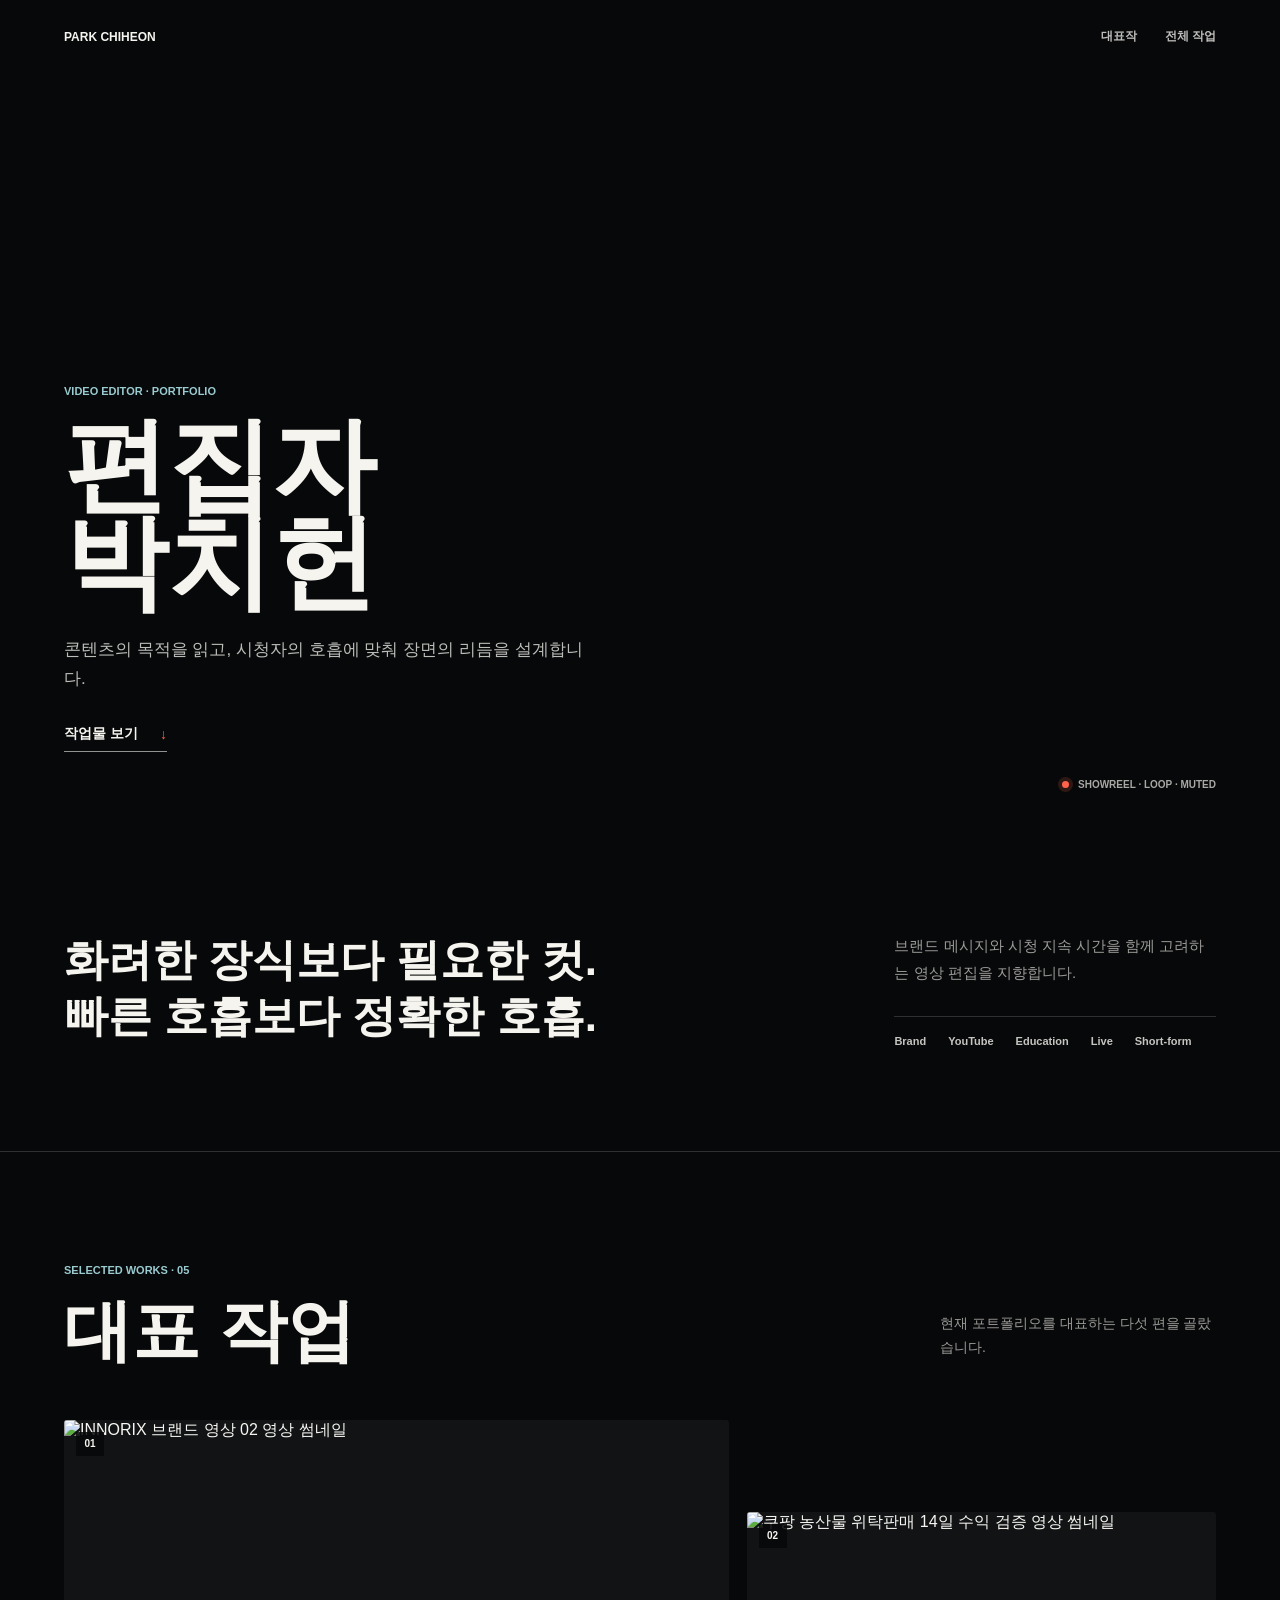
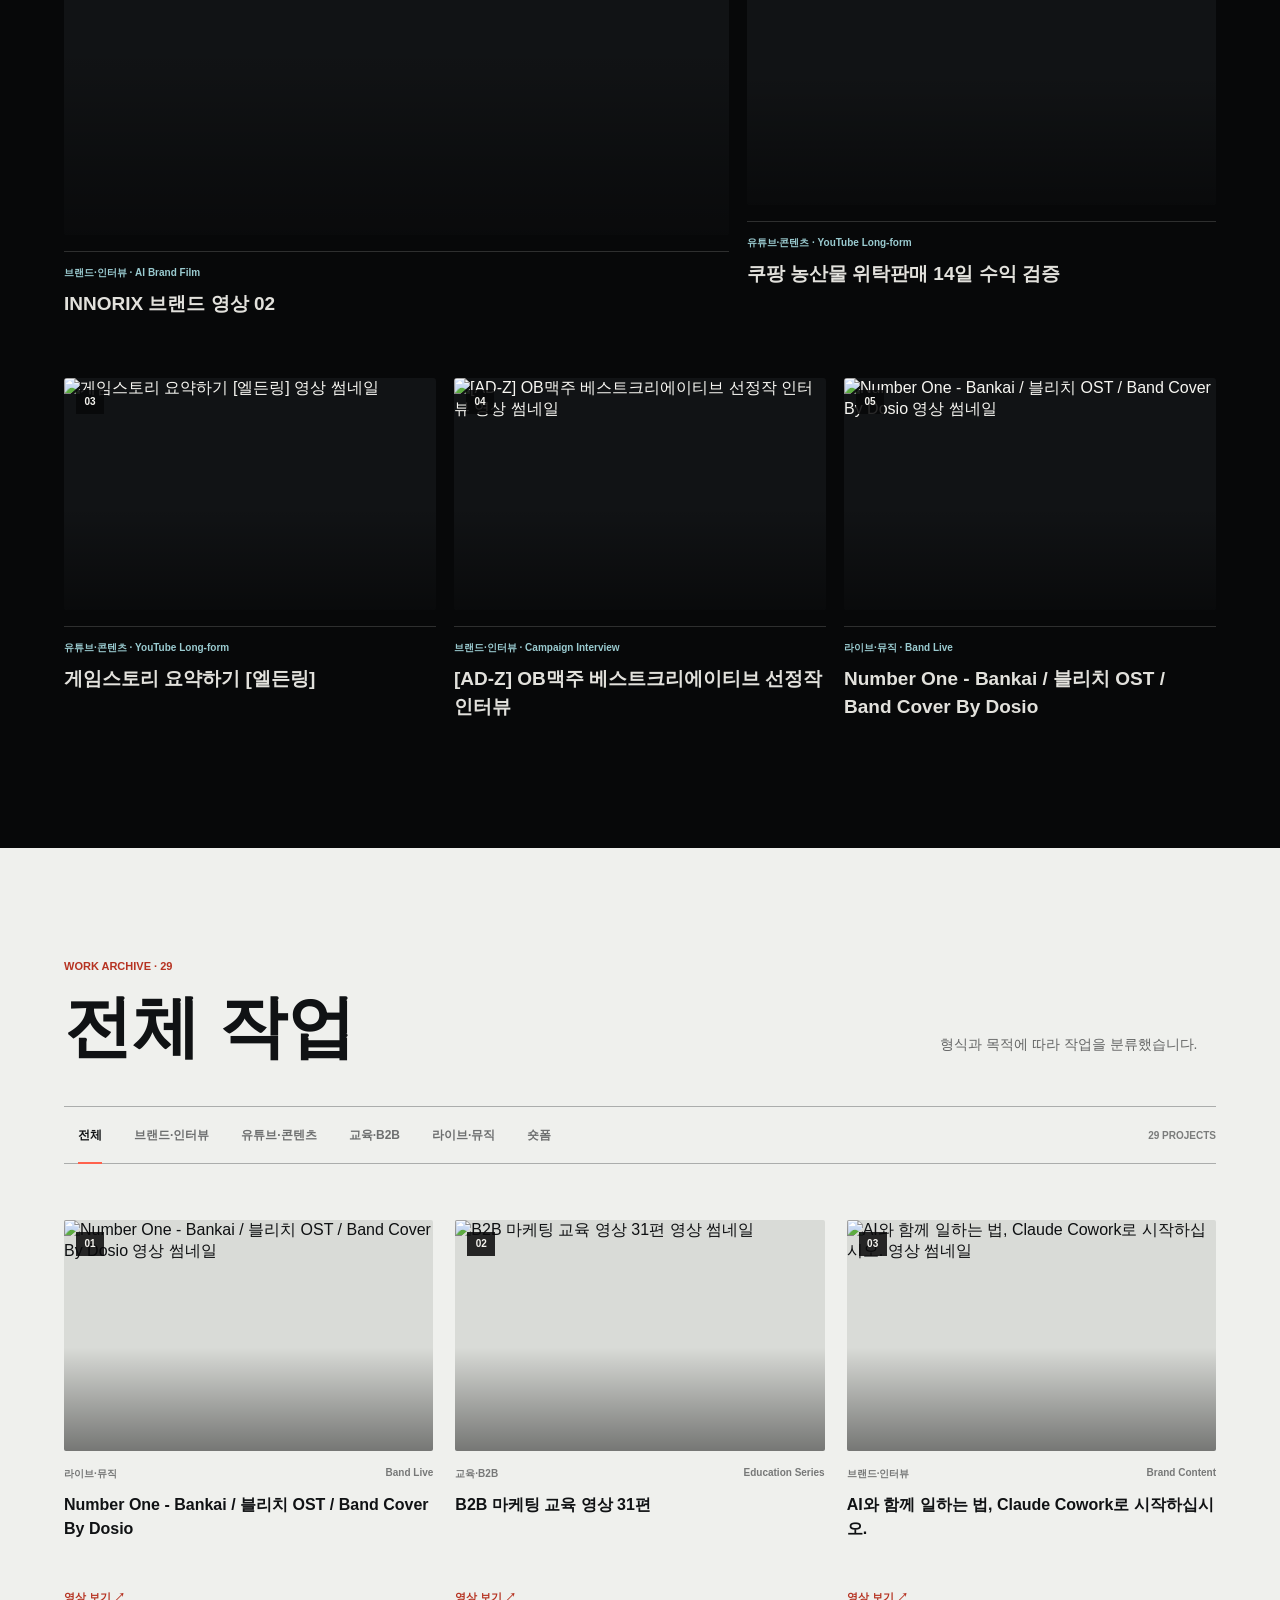
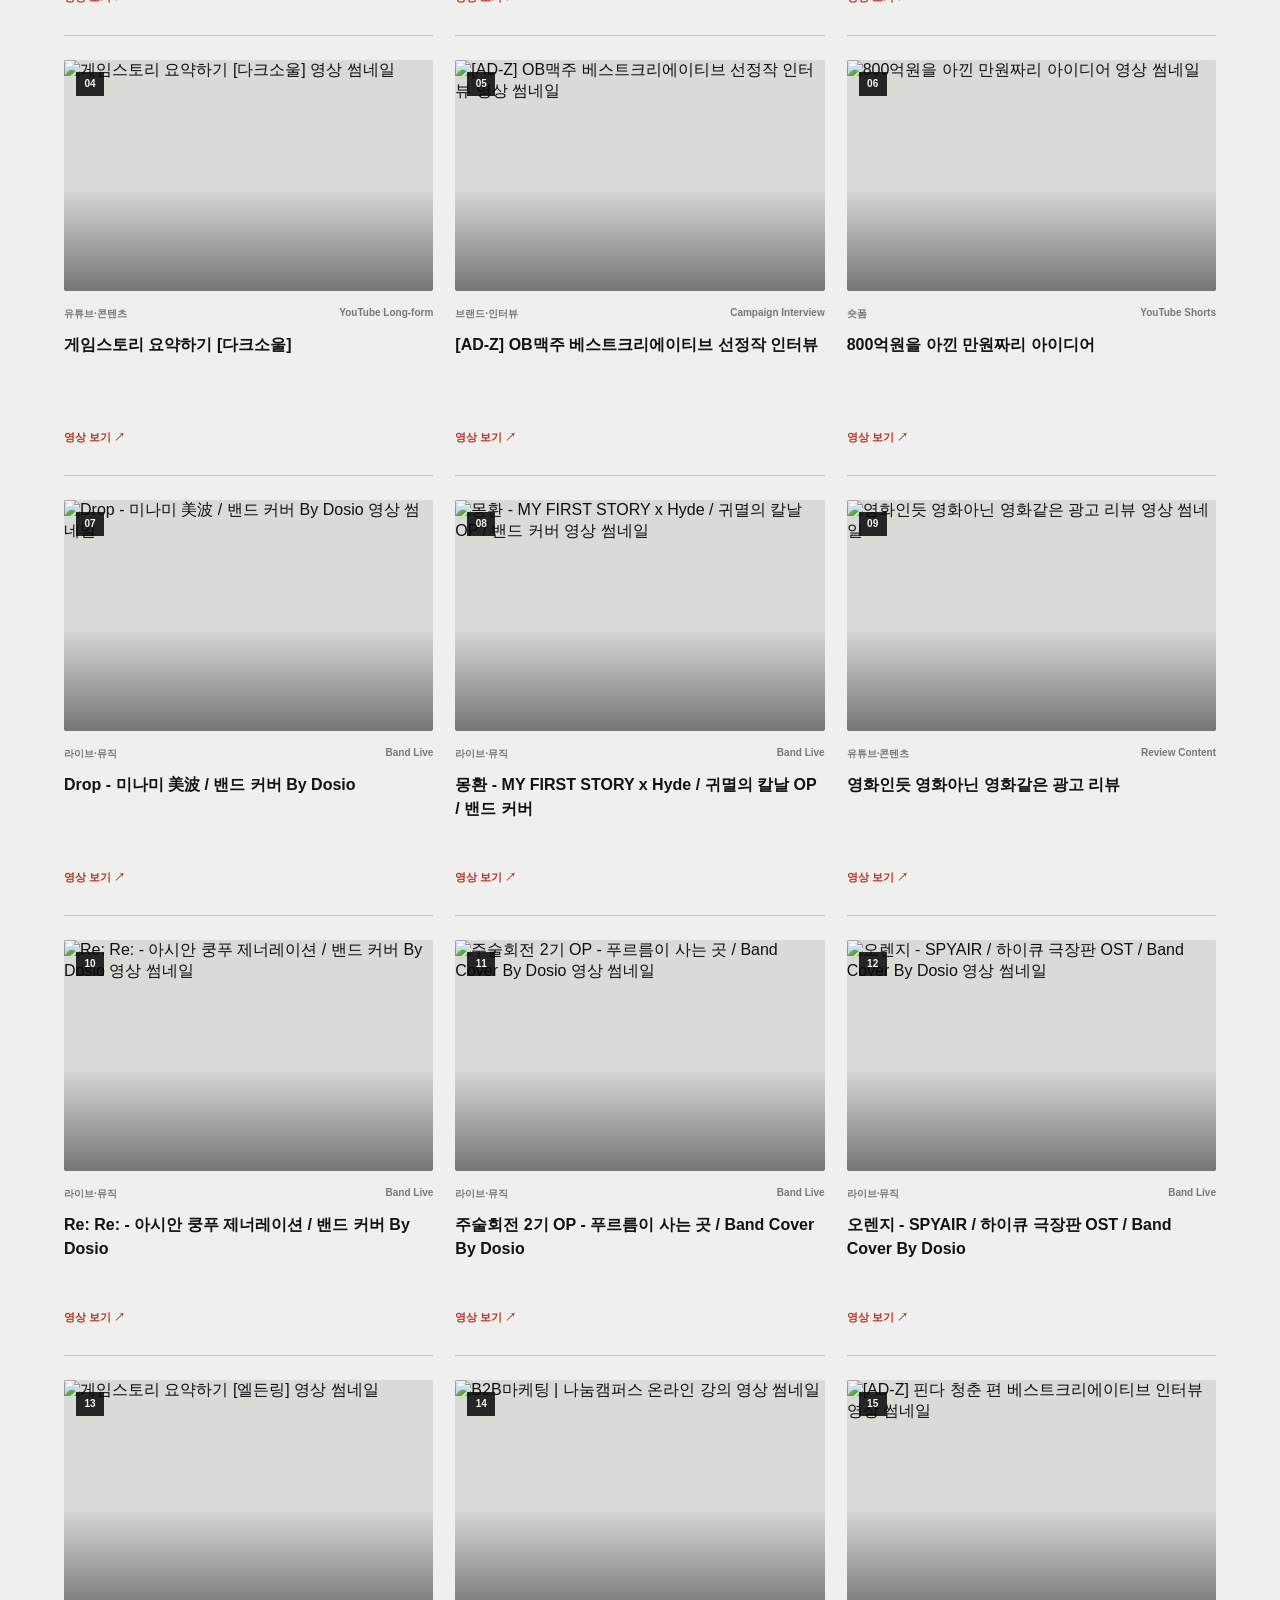
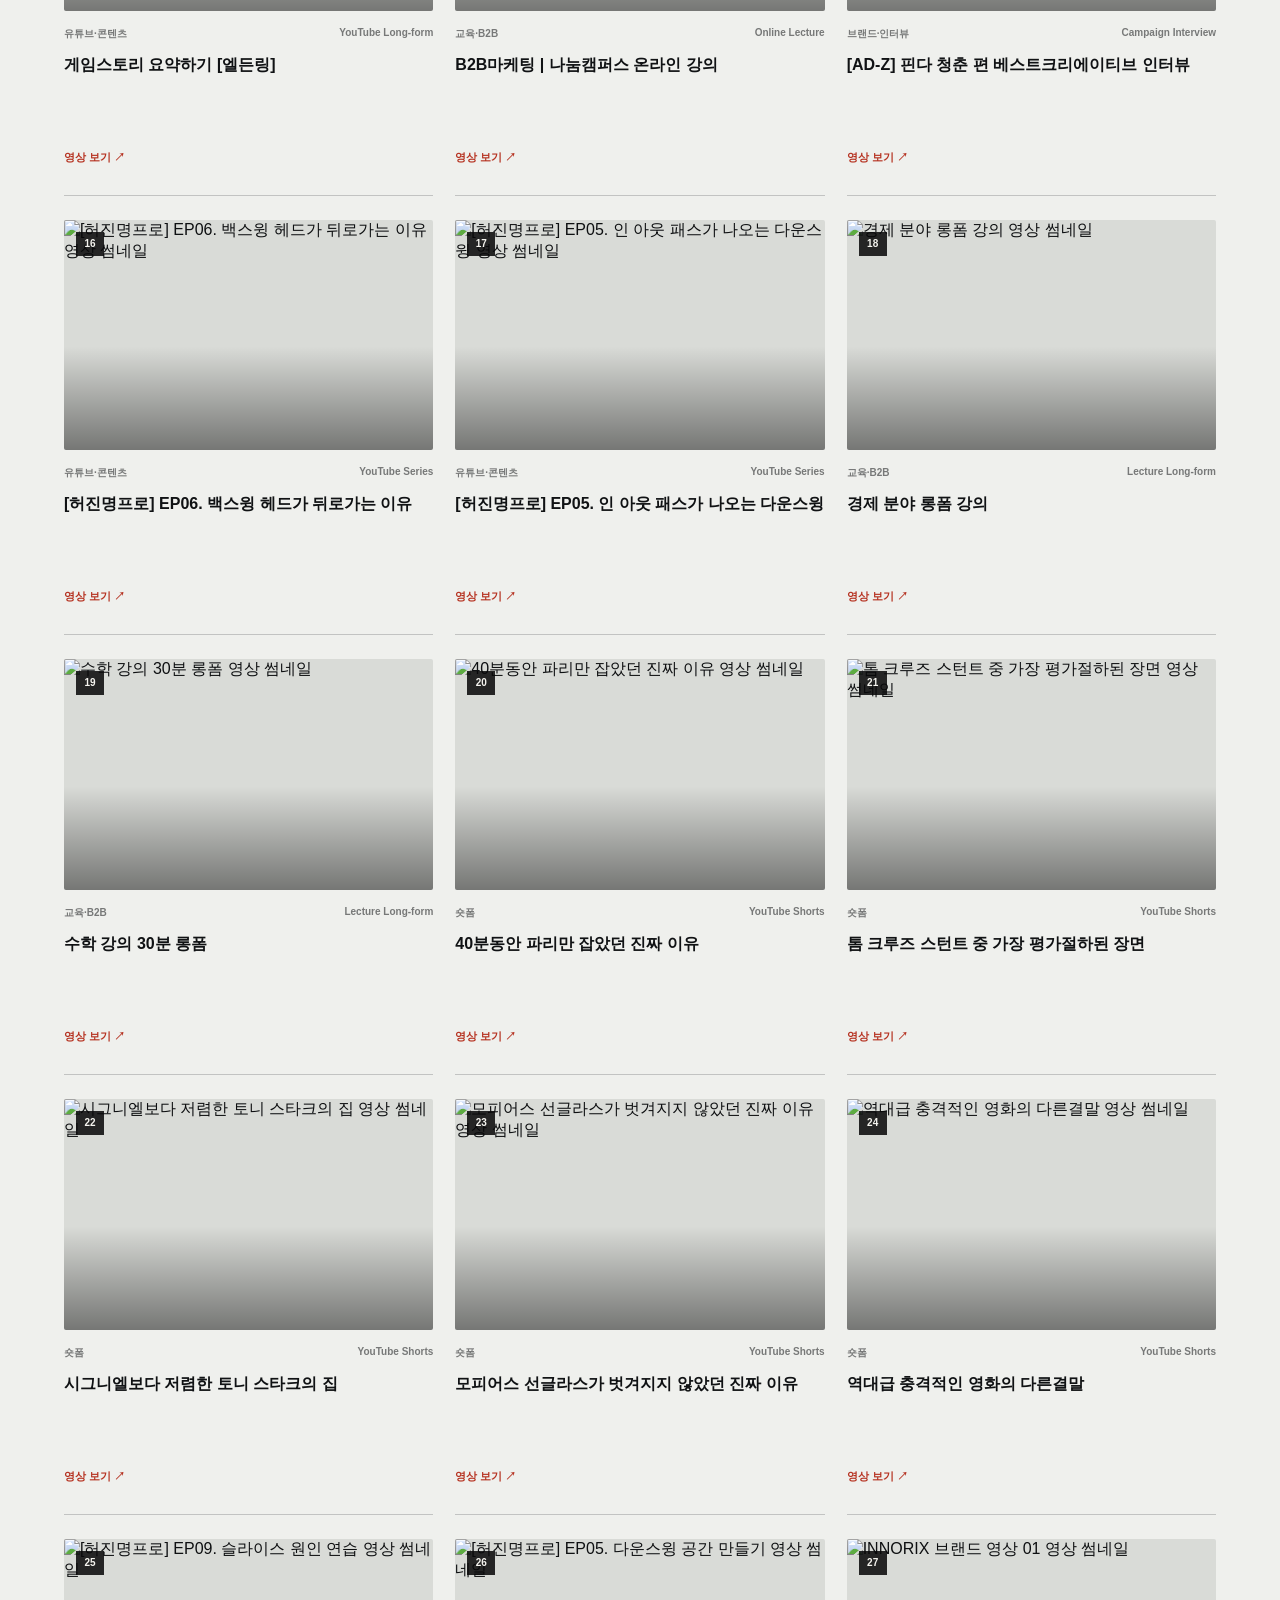
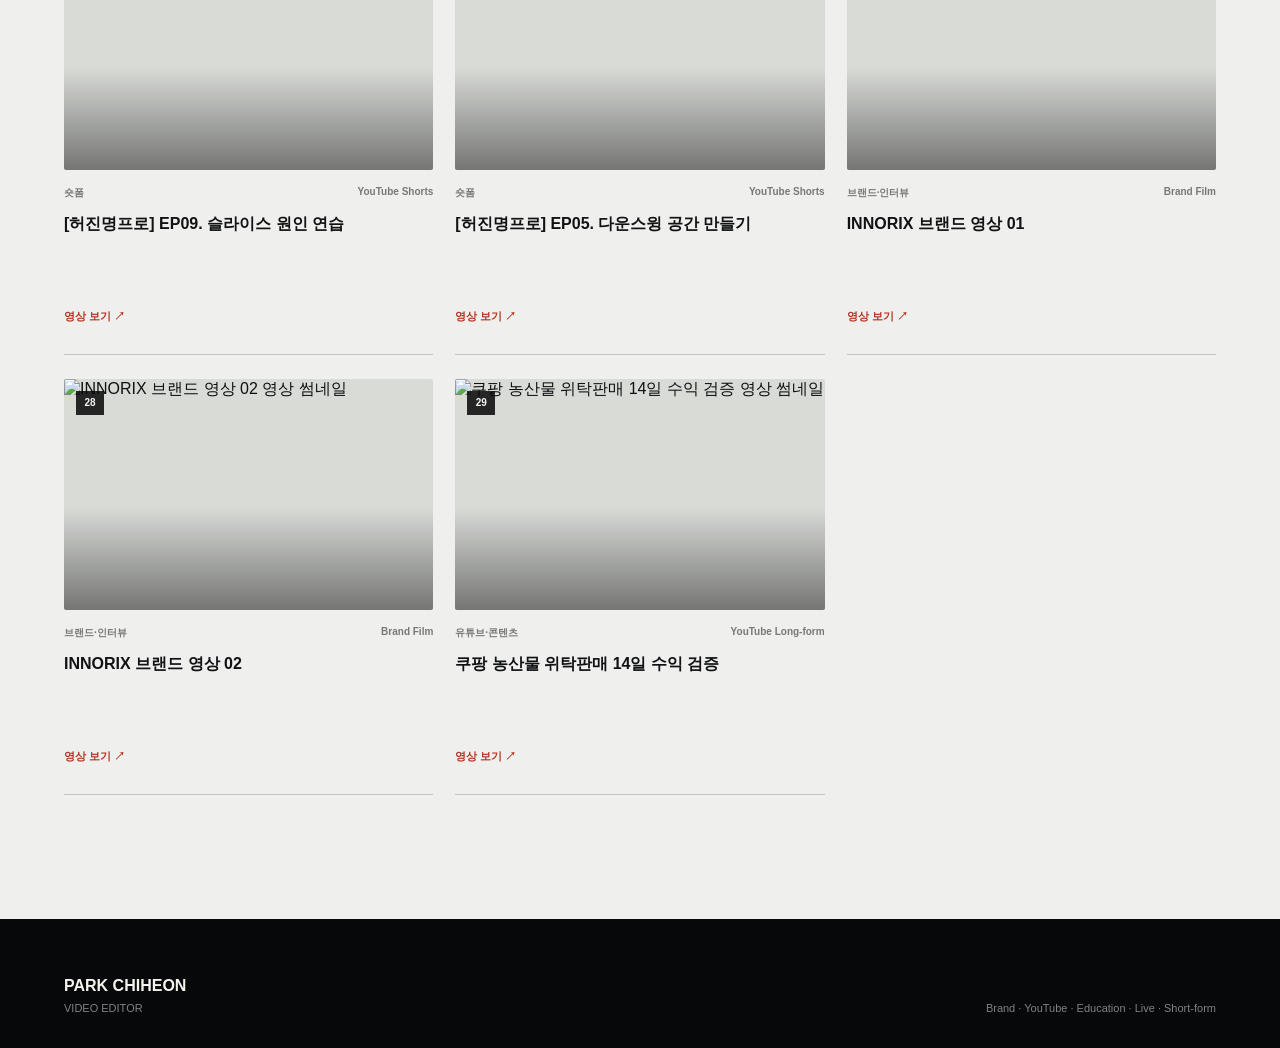
==== index.html @ 75962385 "박치헌 영상 포트폴리오 리뉴얼" ====
<!doctype html><html lang="ko"><head><meta charset="utf-8"><meta name="viewport" content="width=device-width,initial-scale=1"><title>박치헌 | 영상 편집 포트폴리오</title><meta name="description" content="편집자 박치헌의 영상 포트폴리오. 브랜드, 유튜브, 교육, 라이브, 숏폼 작업을 소개합니다."><meta property="og:title" content="박치헌 | 영상 편집 포트폴리오"><meta property="og:description" content="브랜드부터 유튜브, 교육, 라이브, 숏폼까지. 편집자 박치헌의 대표 작업을 만나보세요."><meta property="og:type" content="website"><meta property="og:image" content="og.png"><style>:root {
  --background: #070809;
  --surface: #111315;
  --foreground: #f5f4ef;
  --muted: rgba(245, 244, 239, 0.62);
  --line: rgba(245, 244, 239, 0.16);
  --signal: #ff624d;
  --cool: #9acbd0;
  --paper: #eff0ed;
  --ink: #101214;
}

* {
  box-sizing: border-box;
}

html {
  scroll-behavior: smooth;
}

body {
  background: var(--background);
  color: var(--foreground);
  font-family:
    "Pretendard Variable",
    Pretendard,
    "Noto Sans KR",
    "Malgun Gothic",
    Arial,
    sans-serif;
  margin: 0;
  overflow-x: hidden;
}

body::selection {
  background: var(--signal);
  color: #080808;
}

a {
  color: inherit;
  text-decoration: none;
}

button,
a {
  -webkit-tap-highlight-color: transparent;
}

button {
  font: inherit;
}

img {
  display: block;
  max-width: 100%;
}

.hero {
  align-items: flex-end;
  display: flex;
  min-height: 92svh;
  overflow: hidden;
  padding: 28px 64px 76px;
  position: relative;
}

.showreel {
  inset: 0;
  opacity: 0.64;
  pointer-events: none;
  position: absolute;
}

.showreel video {
  filter: brightness(0.76) contrast(1.08) saturate(0.88);
  height: 100%;
  inset: 0;
  object-fit: cover;
  object-position: center;
  position: absolute;
  width: 100%;
}

.veil {
  background:
    linear-gradient(
      90deg,
      rgba(7, 8, 9, 0.7) 0%,
      rgba(7, 8, 9, 0.35) 38%,
      rgba(7, 8, 9, 0.04) 72%
    ),
    linear-gradient(
      180deg,
      rgba(7, 8, 9, 0.34) 0%,
      rgba(7, 8, 9, 0.04) 46%,
      rgba(7, 8, 9, 0.88) 100%
    );
  inset: 0;
  position: absolute;
}

.nav {
  align-items: center;
  color: rgba(245, 244, 239, 0.78);
  display: flex;
  font-size: 12px;
  font-weight: 650;
  justify-content: space-between;
  left: 0;
  padding: 28px 64px;
  position: absolute;
  right: 0;
  top: 0;
  z-index: 3;
}

.brand {
  color: var(--foreground);
}

.navLinks {
  display: flex;
  gap: 28px;
}

.nav a,
.heroLink {
  transition: color 180ms ease;
}

.nav a:hover,
.heroLink:hover {
  color: var(--signal);
}

.heroCopy {
  max-width: 720px;
  position: relative;
  z-index: 2;
}

.eyebrow {
  color: var(--cool);
  font-size: 11px;
  font-weight: 750;
  letter-spacing: 0;
  margin: 0 0 20px;
}

h1,
h2 {
  letter-spacing: 0;
  margin: 0;
}

h1 {
  font-size: 104px;
  font-weight: 820;
  line-height: 0.94;
}

.heroDescription {
  color: rgba(245, 244, 239, 0.76);
  font-size: 17px;
  line-height: 1.7;
  margin: 24px 0 30px;
  max-width: 520px;
}

.heroLink {
  align-items: center;
  border-bottom: 1px solid rgba(245, 244, 239, 0.58);
  display: inline-flex;
  font-size: 14px;
  font-weight: 700;
  gap: 22px;
  padding: 0 0 8px;
}

.heroLink span {
  color: var(--signal);
}

.reelStatus {
  align-items: center;
  bottom: 38px;
  color: rgba(245, 244, 239, 0.68);
  display: flex;
  font-size: 10px;
  font-weight: 700;
  gap: 9px;
  position: absolute;
  right: 64px;
  z-index: 2;
}

.statusDot {
  background: var(--signal);
  border-radius: 50%;
  box-shadow: 0 0 0 4px rgba(255, 98, 77, 0.16);
  height: 7px;
  width: 7px;
}

.statement {
  border-bottom: 1px solid var(--line);
  display: grid;
  gap: 80px;
  grid-template-columns: minmax(0, 1.4fr) minmax(280px, 0.6fr);
  padding: 104px 64px;
}

.statement p {
  margin: 0;
}

.statementLead {
  font-size: 44px;
  font-weight: 720;
  line-height: 1.28;
}

.statementSide {
  align-self: end;
}

.statementSide > p {
  color: var(--muted);
  font-size: 15px;
  line-height: 1.8;
  max-width: 440px;
}

.capabilities {
  border-top: 1px solid var(--line);
  display: flex;
  flex-wrap: wrap;
  gap: 12px 22px;
  margin-top: 30px;
  padding-top: 18px;
}

.capabilities span {
  color: rgba(245, 244, 239, 0.8);
  font-size: 11px;
  font-weight: 700;
}

.featured {
  padding: 112px 64px 128px;
}

.sectionHead {
  align-items: end;
  display: grid;
  gap: 48px;
  grid-template-columns: minmax(0, 1.5fr) minmax(260px, 0.5fr);
  margin-bottom: 56px;
}

h2 {
  font-size: 68px;
  font-weight: 800;
  line-height: 1;
}

.sectionNote {
  color: var(--muted);
  font-size: 14px;
  line-height: 1.7;
  margin: 0 0 4px;
  max-width: 380px;
}

.featuredGrid {
  align-items: start;
  display: grid;
  gap: 60px 18px;
  grid-template-columns: repeat(12, minmax(0, 1fr));
}

.feature {
  display: block;
  grid-column: span 4;
  min-width: 0;
}

.feature-1 {
  grid-column: span 7;
}

.feature-2 {
  grid-column: span 5;
  padding-top: 92px;
}

.featureMedia {
  aspect-ratio: 16 / 10;
  background: var(--surface);
  border-radius: 3px;
  display: block;
  overflow: hidden;
  position: relative;
}

.featureMedia::after,
.thumb::after {
  background: linear-gradient(180deg, transparent 55%, rgba(0, 0, 0, 0.46));
  content: "";
  inset: 0;
  pointer-events: none;
  position: absolute;
}

.featureMedia img,
.thumb img {
  filter: saturate(0.9) contrast(1.02);
  height: 100%;
  object-fit: cover;
  transition:
    filter 260ms ease,
    transform 360ms ease;
  width: 100%;
}

.feature:hover .featureMedia img,
.card:hover .thumb img {
  filter: saturate(1.08) contrast(1.04);
  transform: scale(1.025);
}

.featureIndex,
.cardIndex {
  background: rgba(7, 8, 9, 0.86);
  color: var(--foreground);
  font-size: 10px;
  font-weight: 750;
  left: 12px;
  line-height: 24px;
  min-width: 28px;
  padding: 0 7px;
  position: absolute;
  text-align: center;
  top: 12px;
  z-index: 1;
}

.watchLabel {
  bottom: 14px;
  color: var(--foreground);
  font-size: 10px;
  font-weight: 750;
  opacity: 0;
  position: absolute;
  right: 14px;
  transform: translateY(5px);
  transition:
    opacity 180ms ease,
    transform 180ms ease;
  z-index: 1;
}

.feature:hover .watchLabel {
  opacity: 1;
  transform: translateY(0);
}

.featureMeta {
  border-top: 1px solid var(--line);
  display: grid;
  gap: 10px;
  margin-top: 16px;
  padding-top: 14px;
}

.featureMeta > span {
  color: var(--cool);
  font-size: 10px;
  font-weight: 700;
}

.featureMeta strong {
  color: rgba(245, 244, 239, 0.92);
  font-size: 19px;
  font-weight: 680;
  line-height: 1.45;
}

.work {
  background: var(--paper);
  color: var(--ink);
  padding: 112px 64px 124px;
}

.archiveHead {
  margin-bottom: 46px;
}

.work .eyebrow {
  color: #b63322;
}

.work .sectionNote {
  color: rgba(16, 18, 20, 0.62);
}

.filterBar {
  align-items: center;
  border-bottom: 1px solid rgba(16, 18, 20, 0.3);
  border-top: 1px solid rgba(16, 18, 20, 0.3);
  display: flex;
  justify-content: space-between;
  margin-bottom: 32px;
  min-height: 58px;
}

.filters {
  align-items: center;
  display: flex;
  gap: 4px;
}

.filters button {
  background: transparent;
  border: 0;
  color: rgba(16, 18, 20, 0.58);
  cursor: pointer;
  font-size: 12px;
  font-weight: 700;
  min-height: 42px;
  padding: 0 14px;
  position: relative;
}

.filters button::after {
  background: var(--signal);
  bottom: -8px;
  content: "";
  height: 2px;
  left: 14px;
  opacity: 0;
  position: absolute;
  right: 14px;
  transform: scaleX(0.3);
  transition:
    opacity 180ms ease,
    transform 180ms ease;
}

.filters button:hover,
.filters button.active {
  color: var(--ink);
}

.filters button.active::after {
  opacity: 1;
  transform: scaleX(1);
}

.resultCount {
  color: rgba(16, 18, 20, 0.52);
  font-size: 10px;
  font-weight: 750;
  padding-left: 18px;
  white-space: nowrap;
}

.grid {
  display: grid;
  gap: 0 22px;
  grid-template-columns: repeat(3, minmax(0, 1fr));
}

.card {
  border-bottom: 1px solid rgba(16, 18, 20, 0.2);
  display: grid;
  min-width: 0;
  padding: 24px 0 30px;
}

.thumb {
  aspect-ratio: 16 / 10;
  background: #d9dbd7;
  border-radius: 2px;
  display: block;
  overflow: hidden;
  position: relative;
}

.meta {
  display: flex;
  flex-direction: column;
  min-height: 154px;
  padding-top: 16px;
}

.metaTop {
  color: rgba(16, 18, 20, 0.54);
  display: flex;
  font-size: 10px;
  font-weight: 700;
  gap: 12px;
  justify-content: space-between;
}

.meta strong {
  display: -webkit-box;
  font-size: 16px;
  font-weight: 720;
  line-height: 1.5;
  margin-top: 12px;
  overflow: hidden;
  -webkit-box-orient: vertical;
  -webkit-line-clamp: 2;
}

.cardAction {
  color: #b63322;
  font-size: 11px;
  font-weight: 750;
  margin-top: auto;
  padding-top: 20px;
}

footer {
  align-items: flex-end;
  background: var(--background);
  color: rgba(245, 244, 239, 0.52);
  display: flex;
  font-size: 11px;
  justify-content: space-between;
  padding: 58px 64px 34px;
}

footer div {
  display: grid;
  gap: 7px;
}

footer strong {
  color: var(--foreground);
  font-size: 16px;
}

@media (max-width: 1100px) {
  .hero,
  .nav,
  .statement,
  .featured,
  .work,
  footer {
    padding-left: 38px;
    padding-right: 38px;
  }

  .reelStatus {
    right: 38px;
  }

  h1 {
    font-size: 84px;
  }

  .statementLead {
    font-size: 36px;
  }

  .feature-2 {
    padding-top: 64px;
  }
}

@media (max-width: 820px) {
  .hero {
    min-height: 90svh;
  }

  h1 {
    font-size: 72px;
  }

  h2 {
    font-size: 54px;
  }

  .statement,
  .sectionHead {
    gap: 34px;
    grid-template-columns: 1fr;
  }

  .statementSide {
    align-self: start;
  }

  .feature,
  .feature-1,
  .feature-2 {
    grid-column: span 6;
    padding-top: 0;
  }

  .grid {
    grid-template-columns: repeat(2, minmax(0, 1fr));
  }

  .filterBar {
    align-items: flex-start;
    flex-direction: column;
    gap: 8px;
    padding: 8px 0 12px;
  }

  .filters {
    max-width: 100%;
    overflow-x: auto;
    padding-bottom: 6px;
  }

  .filters button {
    flex: 0 0 auto;
  }

  .filters button::after {
    bottom: 0;
  }

  .resultCount {
    padding-left: 14px;
  }
}

@media (max-width: 560px) {
  .hero,
  .nav,
  .statement,
  .featured,
  .work,
  footer {
    padding-left: 20px;
    padding-right: 20px;
  }

  .hero {
    min-height: 88svh;
    padding-bottom: 56px;
  }

  .nav {
    padding-top: 22px;
  }

  .navLinks {
    gap: 16px;
  }

  .navLinks a:first-child {
    display: none;
  }

  .showreel video {
    object-position: 58% center;
  }

  .veil {
    background:
      linear-gradient(90deg, rgba(7, 8, 9, 0.58), rgba(7, 8, 9, 0.08)),
      linear-gradient(
        180deg,
        rgba(7, 8, 9, 0.34),
        rgba(7, 8, 9, 0.05) 38%,
        rgba(7, 8, 9, 0.92)
      );
  }

  h1 {
    font-size: 58px;
  }

  .heroDescription {
    font-size: 15px;
    max-width: 340px;
  }

  .reelStatus {
    display: none;
  }

  .statement,
  .featured,
  .work {
    padding-bottom: 82px;
    padding-top: 82px;
  }

  .statementLead {
    font-size: 30px;
  }

  h2 {
    font-size: 46px;
  }

  .sectionHead {
    margin-bottom: 38px;
  }

  .featuredGrid {
    gap: 44px;
  }

  .feature,
  .feature-1,
  .feature-2 {
    grid-column: span 12;
  }

  .featureMeta strong {
    font-size: 17px;
  }

  .grid {
    grid-template-columns: 1fr;
  }

  .meta {
    min-height: 142px;
  }

  footer {
    align-items: flex-start;
    flex-direction: column;
    gap: 24px;
  }
}

@media (prefers-reduced-motion: reduce) {
  html {
    scroll-behavior: auto;
  }

  .featureMedia img,
  .thumb img,
  .watchLabel,
  .filters button::after,
  .nav a,
  .heroLink {
    transition: none;
  }
}

a:focus-visible,
button:focus-visible {
  outline: 2px solid var(--signal);
  outline-offset: 4px;
}
</style></head><body><main><section class="hero" id="top" aria-label="박치헌 영상 포트폴리오 소개"><div class="showreel" aria-hidden="true">
<video autoplay muted loop playsinline preload="metadata"><source src="https://res.cloudinary.com/dsihni53n/video/upload/c_limit,w_1920/q_auto:good/f_auto/%ED%8F%AC%ED%8F%B4_%EB%B0%B1_l0wech.mp4"></video>
</div><div class="veil"></div><nav class="nav" aria-label="주요 메뉴"><a href="#top" class="brand" aria-label="페이지 맨 위로">PARK CHIHEON</a><div class="navLinks"><a href="#featured">대표작</a><a href="#work">전체 작업</a></div></nav><div class="heroCopy"><p class="eyebrow">VIDEO EDITOR · PORTFOLIO</p><h1>편집자<br>박치헌</h1><p class="heroDescription">콘텐츠의 목적을 읽고, 시청자의 호흡에 맞춰 장면의 리듬을 설계합니다.</p><a class="heroLink" href="#featured">작업물 보기 <span aria-hidden="true">↓</span></a></div><div class="reelStatus" aria-hidden="true"><span class="statusDot"></span> SHOWREEL · LOOP · MUTED</div></section><section class="statement" aria-label="편집 방향"><p class="statementLead">화려한 장식보다 필요한 컷.<br>빠른 호흡보다 정확한 호흡.</p><div class="statementSide"><p>브랜드 메시지와 시청 지속 시간을 함께 고려하는 영상 편집을 지향합니다.</p><div class="capabilities" aria-label="작업 분야"><span>Brand</span><span>YouTube</span><span>Education</span><span>Live</span><span>Short-form</span></div></div></section><section class="featured" id="featured" aria-labelledby="featured-title"><div class="sectionHead"><div><p class="eyebrow">SELECTED WORKS · 05</p><h2 id="featured-title">대표 작업</h2></div>
<p class="sectionNote">현재 포트폴리오를 대표하는 다섯 편을 골랐습니다.</p>
</div><div class="featuredGrid">
<a class="feature feature-1" href="https://youtu.be/0SWfvbEaXGA" target="_blank" rel="noreferrer"><span class="featureMedia"><img src="https://i.ytimg.com/vi/0SWfvbEaXGA/maxresdefault.jpg" onerror="this.onerror=null;this.src='https://i.ytimg.com/vi/0SWfvbEaXGA/hqdefault.jpg'" alt="INNORIX 브랜드 영상 02 영상 썸네일" loading="eager"><span class="featureIndex">01</span><span class="watchLabel">PLAY ↗</span></span><span class="featureMeta"><span>브랜드·인터뷰 · AI Brand Film</span><strong>INNORIX 브랜드 영상 02</strong></span></a>
<a class="feature feature-2" href="https://youtu.be/dJKt6cc0_cs" target="_blank" rel="noreferrer"><span class="featureMedia"><img src="https://i.ytimg.com/vi/dJKt6cc0_cs/maxresdefault.jpg" onerror="this.onerror=null;this.src='https://i.ytimg.com/vi/dJKt6cc0_cs/hqdefault.jpg'" alt="쿠팡 농산물 위탁판매 14일 수익 검증 영상 썸네일" loading="eager"><span class="featureIndex">02</span><span class="watchLabel">PLAY ↗</span></span><span class="featureMeta"><span>유튜브·콘텐츠 · YouTube Long-form</span><strong>쿠팡 농산물 위탁판매 14일 수익 검증</strong></span></a>
<a class="feature feature-3" href="https://www.youtube.com/watch?v=ZqAlakwcD_A" target="_blank" rel="noreferrer"><span class="featureMedia"><img src="https://i.ytimg.com/vi/ZqAlakwcD_A/maxresdefault.jpg" onerror="this.onerror=null;this.src='https://i.ytimg.com/vi/ZqAlakwcD_A/hqdefault.jpg'" alt="게임스토리 요약하기 [엘든링] 영상 썸네일" loading="lazy"><span class="featureIndex">03</span><span class="watchLabel">PLAY ↗</span></span><span class="featureMeta"><span>유튜브·콘텐츠 · YouTube Long-form</span><strong>게임스토리 요약하기 [엘든링]</strong></span></a>
<a class="feature feature-4" href="https://youtu.be/c25pVN3qHi8" target="_blank" rel="noreferrer"><span class="featureMedia"><img src="https://i.ytimg.com/vi/c25pVN3qHi8/maxresdefault.jpg" onerror="this.onerror=null;this.src='https://i.ytimg.com/vi/c25pVN3qHi8/hqdefault.jpg'" alt="[AD-Z] OB맥주 베스트크리에이티브 선정작 인터뷰 영상 썸네일" loading="lazy"><span class="featureIndex">04</span><span class="watchLabel">PLAY ↗</span></span><span class="featureMeta"><span>브랜드·인터뷰 · Campaign Interview</span><strong>[AD-Z] OB맥주 베스트크리에이티브 선정작 인터뷰</strong></span></a>
<a class="feature feature-5" href="https://www.youtube.com/watch?v=r_94zBPR0qU" target="_blank" rel="noreferrer"><span class="featureMedia"><img src="https://i.ytimg.com/vi/r_94zBPR0qU/maxresdefault.jpg" onerror="this.onerror=null;this.src='https://i.ytimg.com/vi/r_94zBPR0qU/hqdefault.jpg'" alt="Number One - Bankai / 블리치 OST / Band Cover By Dosio 영상 썸네일" loading="lazy"><span class="featureIndex">05</span><span class="watchLabel">PLAY ↗</span></span><span class="featureMeta"><span>라이브·뮤직 · Band Live</span><strong>Number One - Bankai / 블리치 OST / Band Cover By Dosio</strong></span></a>
</div></section><section class="work" id="work" aria-labelledby="work-title"><div class="sectionHead archiveHead"><div><p class="eyebrow">WORK ARCHIVE · 29</p><h2 id="work-title">전체 작업</h2></div><p class="sectionNote">형식과 목적에 따라 작업을 분류했습니다.</p></div><div class="filterBar" role="group" aria-label="작업 카테고리"><div class="filters"><button type="button" class="active" aria-pressed="true" data-filter="전체">전체</button><button type="button" class="" aria-pressed="false" data-filter="브랜드·인터뷰">브랜드·인터뷰</button><button type="button" class="" aria-pressed="false" data-filter="유튜브·콘텐츠">유튜브·콘텐츠</button><button type="button" class="" aria-pressed="false" data-filter="교육·B2B">교육·B2B</button><button type="button" class="" aria-pressed="false" data-filter="라이브·뮤직">라이브·뮤직</button><button type="button" class="" aria-pressed="false" data-filter="숏폼">숏폼</button></div><span class="resultCount" aria-live="polite">29 PROJECTS</span></div><div class="grid"><a class="card" data-category="라이브·뮤직" href="https://www.youtube.com/watch?v=r_94zBPR0qU" target="_blank" rel="noreferrer"><span class="thumb"><img src="https://i.ytimg.com/vi/r_94zBPR0qU/hqdefault.jpg" alt="Number One - Bankai / 블리치 OST / Band Cover By Dosio 영상 썸네일" loading="lazy"><span class="cardIndex">01</span></span><span class="meta"><span class="metaTop"><span>라이브·뮤직</span><span>Band Live</span></span><strong>Number One - Bankai / 블리치 OST / Band Cover By Dosio</strong><span class="cardAction">영상 보기 ↗</span></span></a><a class="card" data-category="교육·B2B" href="https://www.youtube.com/watch?v=FEsH7DMxro4" target="_blank" rel="noreferrer"><span class="thumb"><img src="https://i.ytimg.com/vi/FEsH7DMxro4/hqdefault.jpg" alt="B2B 마케팅 교육 영상 31편 영상 썸네일" loading="lazy"><span class="cardIndex">02</span></span><span class="meta"><span class="metaTop"><span>교육·B2B</span><span>Education Series</span></span><strong>B2B 마케팅 교육 영상 31편</strong><span class="cardAction">영상 보기 ↗</span></span></a><a class="card" data-category="브랜드·인터뷰" href="https://youtu.be/mUO9dahc6H4" target="_blank" rel="noreferrer"><span class="thumb"><img src="https://i.ytimg.com/vi/mUO9dahc6H4/hqdefault.jpg" alt="AI와 함께 일하는 법, Claude Cowork로 시작하십시오. 영상 썸네일" loading="lazy"><span class="cardIndex">03</span></span><span class="meta"><span class="metaTop"><span>브랜드·인터뷰</span><span>Brand Content</span></span><strong>AI와 함께 일하는 법, Claude Cowork로 시작하십시오.</strong><span class="cardAction">영상 보기 ↗</span></span></a><a class="card" data-category="유튜브·콘텐츠" href="https://www.youtube.com/watch?v=mp8e2UBhqO0" target="_blank" rel="noreferrer"><span class="thumb"><img src="https://i.ytimg.com/vi/mp8e2UBhqO0/hqdefault.jpg" alt="게임스토리 요약하기 [다크소울] 영상 썸네일" loading="lazy"><span class="cardIndex">04</span></span><span class="meta"><span class="metaTop"><span>유튜브·콘텐츠</span><span>YouTube Long-form</span></span><strong>게임스토리 요약하기 [다크소울]</strong><span class="cardAction">영상 보기 ↗</span></span></a><a class="card" data-category="브랜드·인터뷰" href="https://youtu.be/c25pVN3qHi8" target="_blank" rel="noreferrer"><span class="thumb"><img src="https://i.ytimg.com/vi/c25pVN3qHi8/hqdefault.jpg" alt="[AD-Z] OB맥주 베스트크리에이티브 선정작 인터뷰 영상 썸네일" loading="lazy"><span class="cardIndex">05</span></span><span class="meta"><span class="metaTop"><span>브랜드·인터뷰</span><span>Campaign Interview</span></span><strong>[AD-Z] OB맥주 베스트크리에이티브 선정작 인터뷰</strong><span class="cardAction">영상 보기 ↗</span></span></a><a class="card" data-category="숏폼" href="https://www.youtube.com/shorts/hQ_kcmHYoNw" target="_blank" rel="noreferrer"><span class="thumb"><img src="https://i.ytimg.com/vi/hQ_kcmHYoNw/hqdefault.jpg" alt="800억원을 아낀 만원짜리 아이디어 영상 썸네일" loading="lazy"><span class="cardIndex">06</span></span><span class="meta"><span class="metaTop"><span>숏폼</span><span>YouTube Shorts</span></span><strong>800억원을 아낀 만원짜리 아이디어</strong><span class="cardAction">영상 보기 ↗</span></span></a><a class="card" data-category="라이브·뮤직" href="https://youtu.be/i6Qa6d2Jlzc" target="_blank" rel="noreferrer"><span class="thumb"><img src="https://i.ytimg.com/vi/i6Qa6d2Jlzc/hqdefault.jpg" alt="Drop - 미나미 美波 / 밴드 커버 By Dosio 영상 썸네일" loading="lazy"><span class="cardIndex">07</span></span><span class="meta"><span class="metaTop"><span>라이브·뮤직</span><span>Band Live</span></span><strong>Drop - 미나미 美波 / 밴드 커버 By Dosio</strong><span class="cardAction">영상 보기 ↗</span></span></a><a class="card" data-category="라이브·뮤직" href="https://youtu.be/LFJO4QHHc_4" target="_blank" rel="noreferrer"><span class="thumb"><img src="https://i.ytimg.com/vi/LFJO4QHHc_4/hqdefault.jpg" alt="몽환 - MY FIRST STORY x Hyde / 귀멸의 칼날 OP / 밴드 커버 영상 썸네일" loading="lazy"><span class="cardIndex">08</span></span><span class="meta"><span class="metaTop"><span>라이브·뮤직</span><span>Band Live</span></span><strong>몽환 - MY FIRST STORY x Hyde / 귀멸의 칼날 OP / 밴드 커버</strong><span class="cardAction">영상 보기 ↗</span></span></a><a class="card" data-category="유튜브·콘텐츠" href="https://youtu.be/4v2YyKGBCcM" target="_blank" rel="noreferrer"><span class="thumb"><img src="https://i.ytimg.com/vi/4v2YyKGBCcM/hqdefault.jpg" alt="영화인듯 영화아닌 영화같은 광고 리뷰 영상 썸네일" loading="lazy"><span class="cardIndex">09</span></span><span class="meta"><span class="metaTop"><span>유튜브·콘텐츠</span><span>Review Content</span></span><strong>영화인듯 영화아닌 영화같은 광고 리뷰</strong><span class="cardAction">영상 보기 ↗</span></span></a><a class="card" data-category="라이브·뮤직" href="https://youtu.be/gnAzFUbF574" target="_blank" rel="noreferrer"><span class="thumb"><img src="https://i.ytimg.com/vi/gnAzFUbF574/hqdefault.jpg" alt="Re: Re: - 아시안 쿵푸 제너레이션 / 밴드 커버 By Dosio 영상 썸네일" loading="lazy"><span class="cardIndex">10</span></span><span class="meta"><span class="metaTop"><span>라이브·뮤직</span><span>Band Live</span></span><strong>Re: Re: - 아시안 쿵푸 제너레이션 / 밴드 커버 By Dosio</strong><span class="cardAction">영상 보기 ↗</span></span></a><a class="card" data-category="라이브·뮤직" href="https://youtu.be/NGq1oz5PUzk" target="_blank" rel="noreferrer"><span class="thumb"><img src="https://i.ytimg.com/vi/NGq1oz5PUzk/hqdefault.jpg" alt="주술회전 2기 OP - 푸르름이 사는 곳 / Band Cover By Dosio 영상 썸네일" loading="lazy"><span class="cardIndex">11</span></span><span class="meta"><span class="metaTop"><span>라이브·뮤직</span><span>Band Live</span></span><strong>주술회전 2기 OP - 푸르름이 사는 곳 / Band Cover By Dosio</strong><span class="cardAction">영상 보기 ↗</span></span></a><a class="card" data-category="라이브·뮤직" href="https://www.youtube.com/watch?v=LqQIxuT-E88" target="_blank" rel="noreferrer"><span class="thumb"><img src="https://i.ytimg.com/vi/LqQIxuT-E88/hqdefault.jpg" alt="오렌지 - SPYAIR / 하이큐 극장판 OST / Band Cover By Dosio 영상 썸네일" loading="lazy"><span class="cardIndex">12</span></span><span class="meta"><span class="metaTop"><span>라이브·뮤직</span><span>Band Live</span></span><strong>오렌지 - SPYAIR / 하이큐 극장판 OST / Band Cover By Dosio</strong><span class="cardAction">영상 보기 ↗</span></span></a><a class="card" data-category="유튜브·콘텐츠" href="https://www.youtube.com/watch?v=ZqAlakwcD_A" target="_blank" rel="noreferrer"><span class="thumb"><img src="https://i.ytimg.com/vi/ZqAlakwcD_A/hqdefault.jpg" alt="게임스토리 요약하기 [엘든링] 영상 썸네일" loading="lazy"><span class="cardIndex">13</span></span><span class="meta"><span class="metaTop"><span>유튜브·콘텐츠</span><span>YouTube Long-form</span></span><strong>게임스토리 요약하기 [엘든링]</strong><span class="cardAction">영상 보기 ↗</span></span></a><a class="card" data-category="교육·B2B" href="https://www.youtube.com/watch?v=jZaAHcE_hik" target="_blank" rel="noreferrer"><span class="thumb"><img src="https://i.ytimg.com/vi/jZaAHcE_hik/hqdefault.jpg" alt="B2B마케팅 | 나눔캠퍼스 온라인 강의 영상 썸네일" loading="lazy"><span class="cardIndex">14</span></span><span class="meta"><span class="metaTop"><span>교육·B2B</span><span>Online Lecture</span></span><strong>B2B마케팅 | 나눔캠퍼스 온라인 강의</strong><span class="cardAction">영상 보기 ↗</span></span></a><a class="card" data-category="브랜드·인터뷰" href="https://youtu.be/GyJso2K2upY" target="_blank" rel="noreferrer"><span class="thumb"><img src="https://i.ytimg.com/vi/GyJso2K2upY/hqdefault.jpg" alt="[AD-Z] 핀다 청춘 편 베스트크리에이티브 인터뷰 영상 썸네일" loading="lazy"><span class="cardIndex">15</span></span><span class="meta"><span class="metaTop"><span>브랜드·인터뷰</span><span>Campaign Interview</span></span><strong>[AD-Z] 핀다 청춘 편 베스트크리에이티브 인터뷰</strong><span class="cardAction">영상 보기 ↗</span></span></a><a class="card" data-category="유튜브·콘텐츠" href="https://www.youtube.com/watch?v=wFDLRLagsck" target="_blank" rel="noreferrer"><span class="thumb"><img src="https://i.ytimg.com/vi/wFDLRLagsck/hqdefault.jpg" alt="[허진명프로] EP06. 백스윙 헤드가 뒤로가는 이유 영상 썸네일" loading="lazy"><span class="cardIndex">16</span></span><span class="meta"><span class="metaTop"><span>유튜브·콘텐츠</span><span>YouTube Series</span></span><strong>[허진명프로] EP06. 백스윙 헤드가 뒤로가는 이유</strong><span class="cardAction">영상 보기 ↗</span></span></a><a class="card" data-category="유튜브·콘텐츠" href="https://www.youtube.com/watch?v=VKYpceGnvtg" target="_blank" rel="noreferrer"><span class="thumb"><img src="https://i.ytimg.com/vi/VKYpceGnvtg/hqdefault.jpg" alt="[허진명프로] EP05. 인 아웃 패스가 나오는 다운스윙 영상 썸네일" loading="lazy"><span class="cardIndex">17</span></span><span class="meta"><span class="metaTop"><span>유튜브·콘텐츠</span><span>YouTube Series</span></span><strong>[허진명프로] EP05. 인 아웃 패스가 나오는 다운스윙</strong><span class="cardAction">영상 보기 ↗</span></span></a><a class="card" data-category="교육·B2B" href="https://youtu.be/V_l4qCgY7OA" target="_blank" rel="noreferrer"><span class="thumb"><img src="https://i.ytimg.com/vi/V_l4qCgY7OA/hqdefault.jpg" alt="경제 분야 롱폼 강의 영상 썸네일" loading="lazy"><span class="cardIndex">18</span></span><span class="meta"><span class="metaTop"><span>교육·B2B</span><span>Lecture Long-form</span></span><strong>경제 분야 롱폼 강의</strong><span class="cardAction">영상 보기 ↗</span></span></a><a class="card" data-category="교육·B2B" href="https://youtu.be/TTU17vFbM2E" target="_blank" rel="noreferrer"><span class="thumb"><img src="https://i.ytimg.com/vi/TTU17vFbM2E/hqdefault.jpg" alt="수학 강의 30분 롱폼 영상 썸네일" loading="lazy"><span class="cardIndex">19</span></span><span class="meta"><span class="metaTop"><span>교육·B2B</span><span>Lecture Long-form</span></span><strong>수학 강의 30분 롱폼</strong><span class="cardAction">영상 보기 ↗</span></span></a><a class="card" data-category="숏폼" href="https://www.youtube.com/shorts/arm5oq2zGNk" target="_blank" rel="noreferrer"><span class="thumb"><img src="https://i.ytimg.com/vi/arm5oq2zGNk/hqdefault.jpg" alt="40분동안 파리만 잡았던 진짜 이유 영상 썸네일" loading="lazy"><span class="cardIndex">20</span></span><span class="meta"><span class="metaTop"><span>숏폼</span><span>YouTube Shorts</span></span><strong>40분동안 파리만 잡았던 진짜 이유</strong><span class="cardAction">영상 보기 ↗</span></span></a><a class="card" data-category="숏폼" href="https://www.youtube.com/shorts/n2Iy9KXwuog" target="_blank" rel="noreferrer"><span class="thumb"><img src="https://i.ytimg.com/vi/n2Iy9KXwuog/hqdefault.jpg" alt="톰 크루즈 스턴트 중 가장 평가절하된 장면 영상 썸네일" loading="lazy"><span class="cardIndex">21</span></span><span class="meta"><span class="metaTop"><span>숏폼</span><span>YouTube Shorts</span></span><strong>톰 크루즈 스턴트 중 가장 평가절하된 장면</strong><span class="cardAction">영상 보기 ↗</span></span></a><a class="card" data-category="숏폼" href="https://www.youtube.com/shorts/mx5nvdaTeLI" target="_blank" rel="noreferrer"><span class="thumb"><img src="https://i.ytimg.com/vi/mx5nvdaTeLI/hqdefault.jpg" alt="시그니엘보다 저렴한 토니 스타크의 집 영상 썸네일" loading="lazy"><span class="cardIndex">22</span></span><span class="meta"><span class="metaTop"><span>숏폼</span><span>YouTube Shorts</span></span><strong>시그니엘보다 저렴한 토니 스타크의 집</strong><span class="cardAction">영상 보기 ↗</span></span></a><a class="card" data-category="숏폼" href="https://www.youtube.com/shorts/00J9c2HU2yI" target="_blank" rel="noreferrer"><span class="thumb"><img src="https://i.ytimg.com/vi/00J9c2HU2yI/hqdefault.jpg" alt="모피어스 선글라스가 벗겨지지 않았던 진짜 이유 영상 썸네일" loading="lazy"><span class="cardIndex">23</span></span><span class="meta"><span class="metaTop"><span>숏폼</span><span>YouTube Shorts</span></span><strong>모피어스 선글라스가 벗겨지지 않았던 진짜 이유</strong><span class="cardAction">영상 보기 ↗</span></span></a><a class="card" data-category="숏폼" href="https://www.youtube.com/shorts/y3t1w3OJkyo" target="_blank" rel="noreferrer"><span class="thumb"><img src="https://i.ytimg.com/vi/y3t1w3OJkyo/hqdefault.jpg" alt="역대급 충격적인 영화의 다른결말 영상 썸네일" loading="lazy"><span class="cardIndex">24</span></span><span class="meta"><span class="metaTop"><span>숏폼</span><span>YouTube Shorts</span></span><strong>역대급 충격적인 영화의 다른결말</strong><span class="cardAction">영상 보기 ↗</span></span></a><a class="card" data-category="숏폼" href="https://www.youtube.com/shorts/-jkEsbLNUXg" target="_blank" rel="noreferrer"><span class="thumb"><img src="https://i.ytimg.com/vi/-jkEsbLNUXg/hqdefault.jpg" alt="[허진명프로] EP09. 슬라이스 원인 연습 영상 썸네일" loading="lazy"><span class="cardIndex">25</span></span><span class="meta"><span class="metaTop"><span>숏폼</span><span>YouTube Shorts</span></span><strong>[허진명프로] EP09. 슬라이스 원인 연습</strong><span class="cardAction">영상 보기 ↗</span></span></a><a class="card" data-category="숏폼" href="https://www.youtube.com/shorts/HhebzEC_sf4" target="_blank" rel="noreferrer"><span class="thumb"><img src="https://i.ytimg.com/vi/HhebzEC_sf4/hqdefault.jpg" alt="[허진명프로] EP05. 다운스윙 공간 만들기 영상 썸네일" loading="lazy"><span class="cardIndex">26</span></span><span class="meta"><span class="metaTop"><span>숏폼</span><span>YouTube Shorts</span></span><strong>[허진명프로] EP05. 다운스윙 공간 만들기</strong><span class="cardAction">영상 보기 ↗</span></span></a><a class="card" data-category="브랜드·인터뷰" href="https://youtu.be/cY8wyWTSuVA" target="_blank" rel="noreferrer"><span class="thumb"><img src="https://i.ytimg.com/vi/cY8wyWTSuVA/hqdefault.jpg" alt="INNORIX 브랜드 영상 01 영상 썸네일" loading="lazy"><span class="cardIndex">27</span></span><span class="meta"><span class="metaTop"><span>브랜드·인터뷰</span><span>Brand Film</span></span><strong>INNORIX 브랜드 영상 01</strong><span class="cardAction">영상 보기 ↗</span></span></a><a class="card" data-category="브랜드·인터뷰" href="https://youtu.be/0SWfvbEaXGA" target="_blank" rel="noreferrer"><span class="thumb"><img src="https://i.ytimg.com/vi/0SWfvbEaXGA/hqdefault.jpg" alt="INNORIX 브랜드 영상 02 영상 썸네일" loading="lazy"><span class="cardIndex">28</span></span><span class="meta"><span class="metaTop"><span>브랜드·인터뷰</span><span>Brand Film</span></span><strong>INNORIX 브랜드 영상 02</strong><span class="cardAction">영상 보기 ↗</span></span></a><a class="card" data-category="유튜브·콘텐츠" href="https://youtu.be/dJKt6cc0_cs" target="_blank" rel="noreferrer"><span class="thumb"><img src="https://i.ytimg.com/vi/dJKt6cc0_cs/hqdefault.jpg" alt="쿠팡 농산물 위탁판매 14일 수익 검증 영상 썸네일" loading="lazy"><span class="cardIndex">29</span></span><span class="meta"><span class="metaTop"><span>유튜브·콘텐츠</span><span>YouTube Long-form</span></span><strong>쿠팡 농산물 위탁판매 14일 수익 검증</strong><span class="cardAction">영상 보기 ↗</span></span></a></div></section><footer><div><strong>PARK CHIHEON</strong><span>VIDEO EDITOR</span></div><span>Brand · YouTube · Education · Live · Short-form</span></footer></main><script>(()=>{const buttons=[...document.querySelectorAll("[data-filter]")];const cards=[...document.querySelectorAll(".card[data-category]")];const count=document.querySelector(".resultCount");buttons.forEach(button=>button.addEventListener("click",()=>{const category=button.dataset.filter;buttons.forEach(item=>{const active=item===button;item.classList.toggle("active",active);item.setAttribute("aria-pressed",String(active));});let visible=0;cards.forEach(card=>{const show=category==="전체"||card.dataset.category===category;card.hidden=!show;if(show)visible+=1;});count.textContent=String(visible).padStart(2,"0")+" PROJECTS";}));})();</script></body></html>
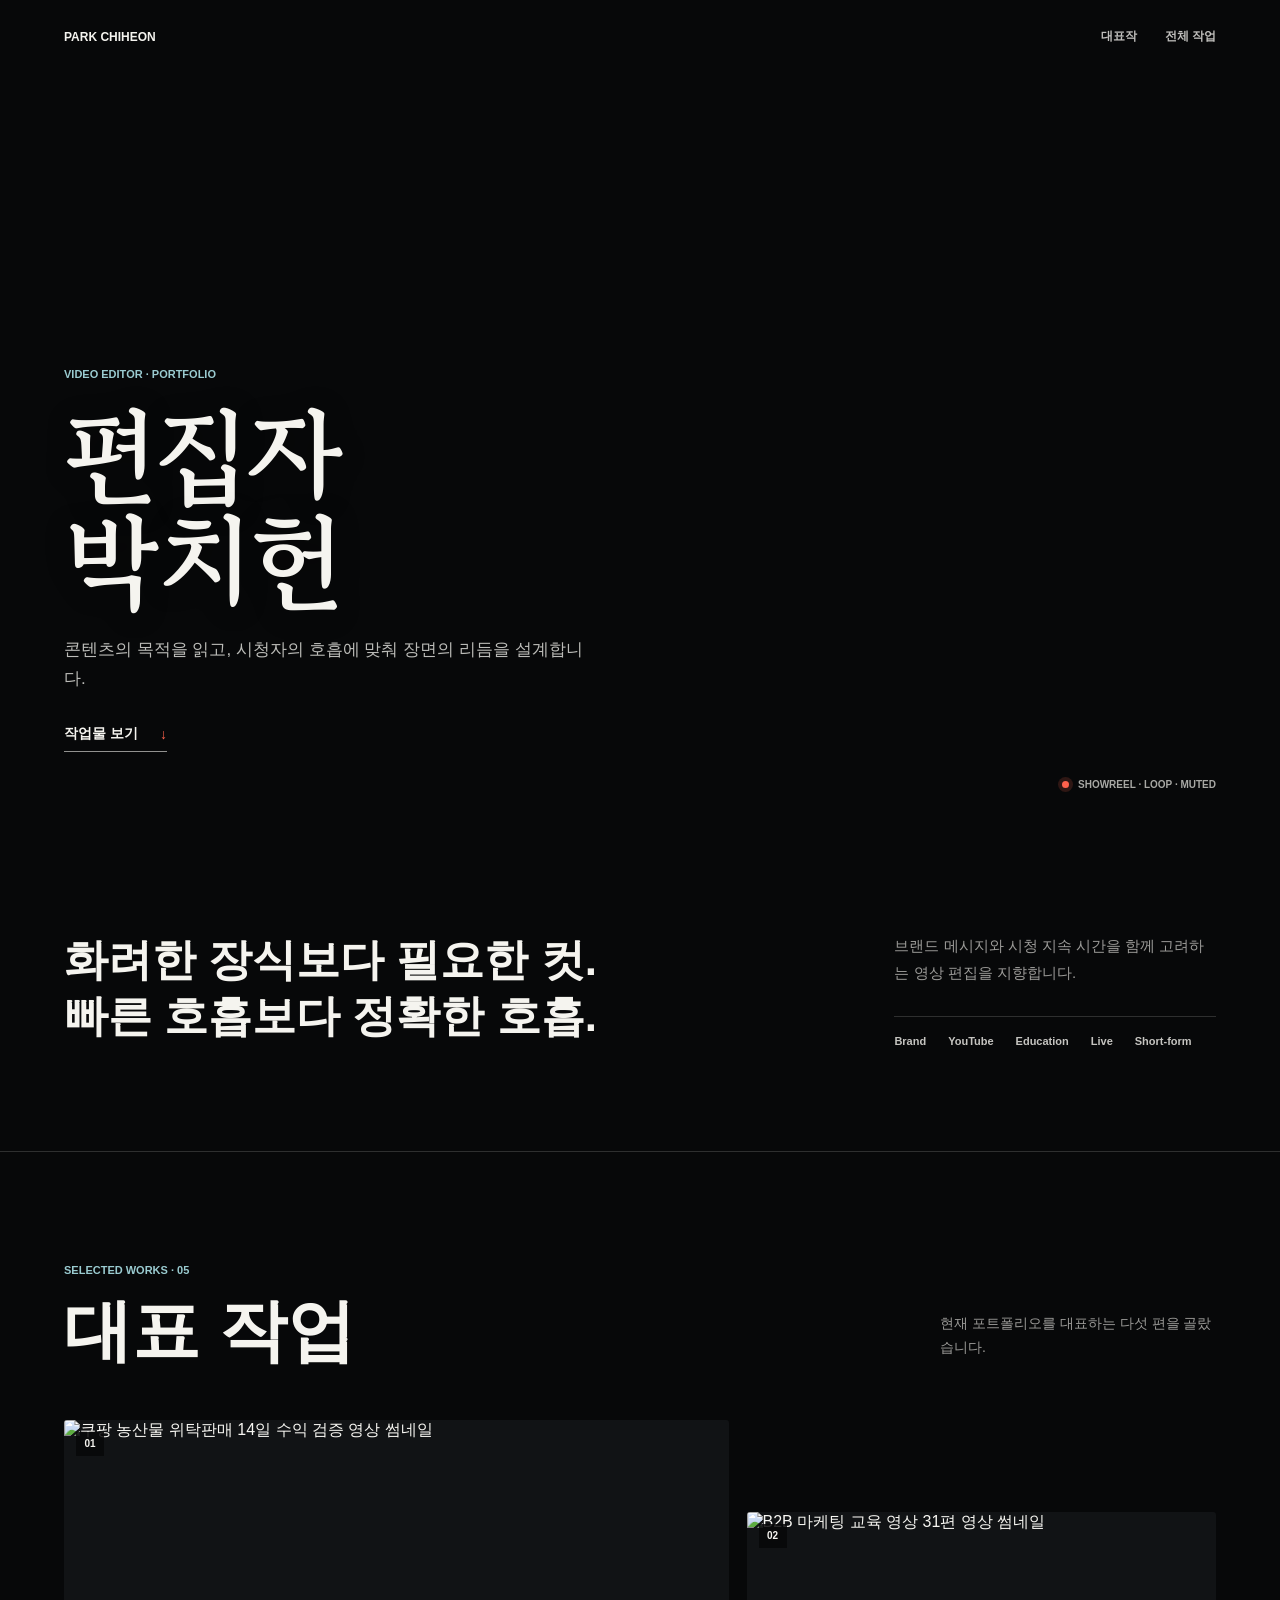
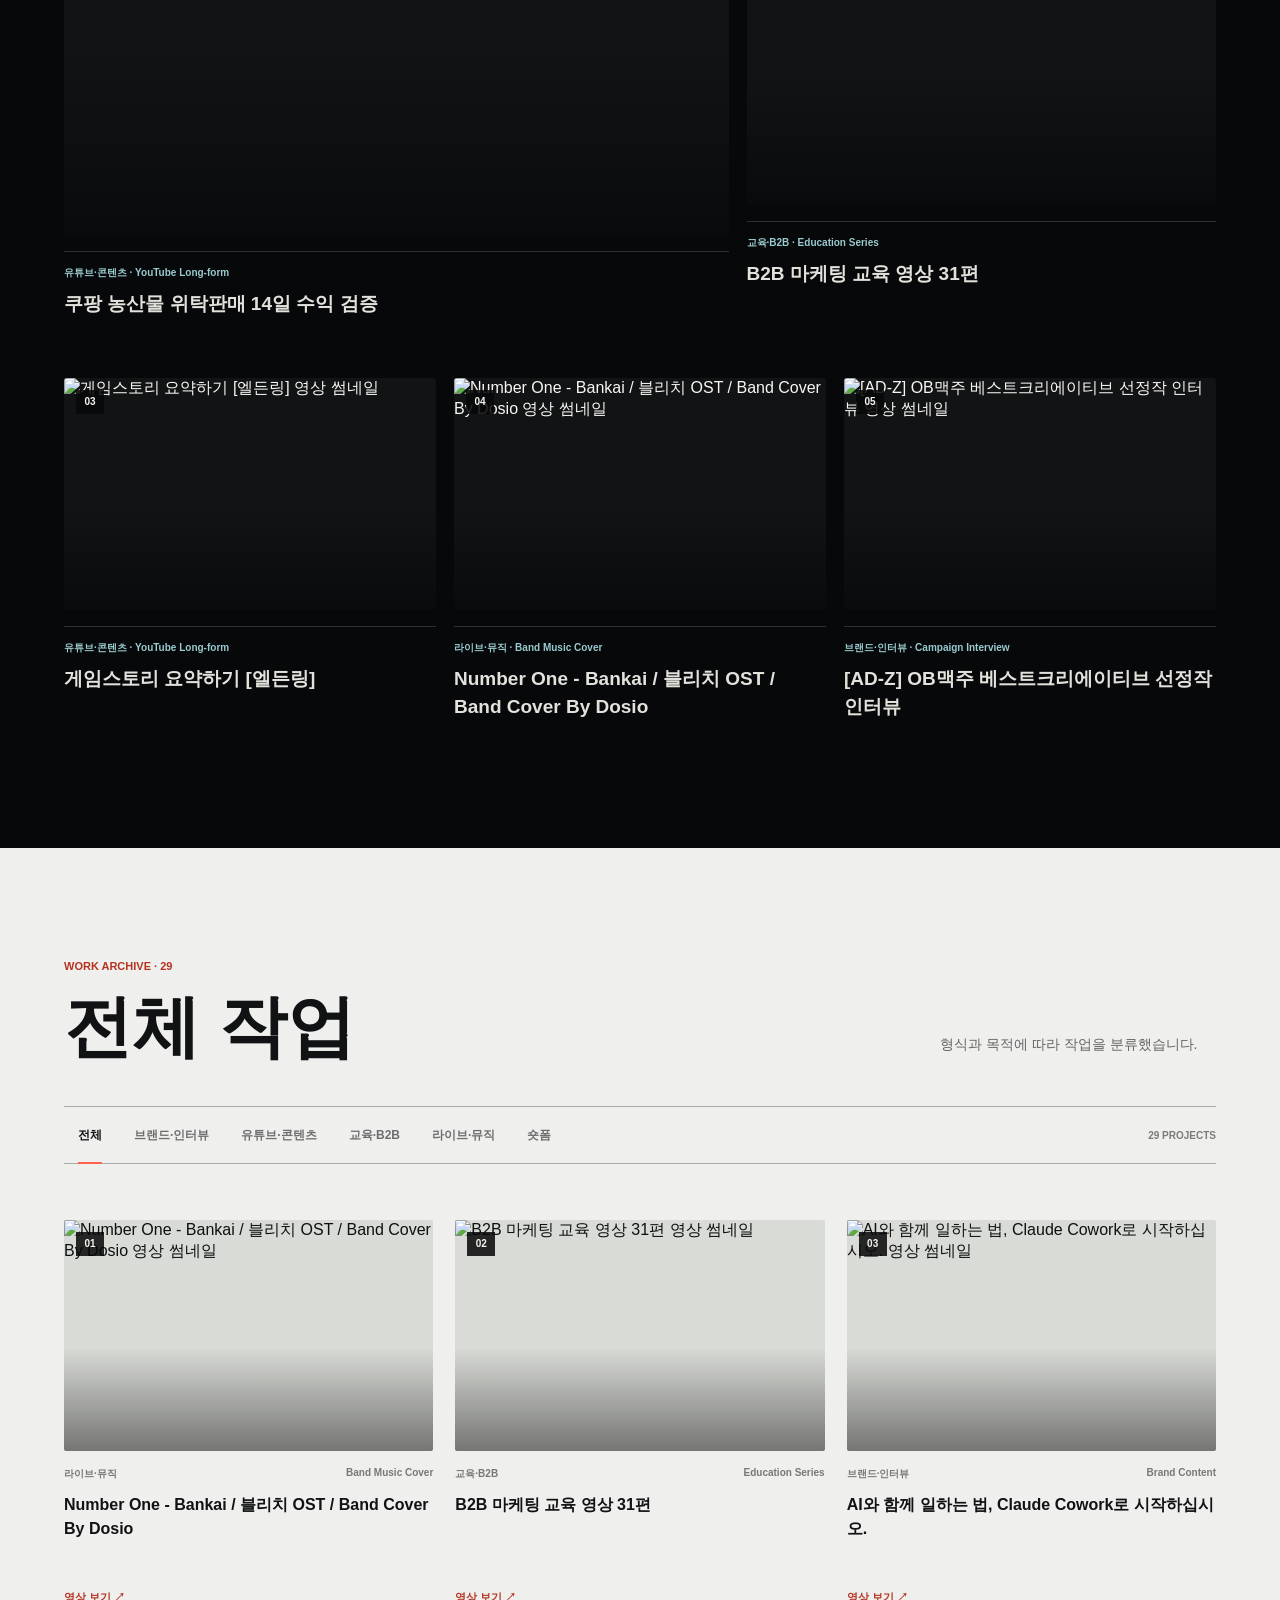
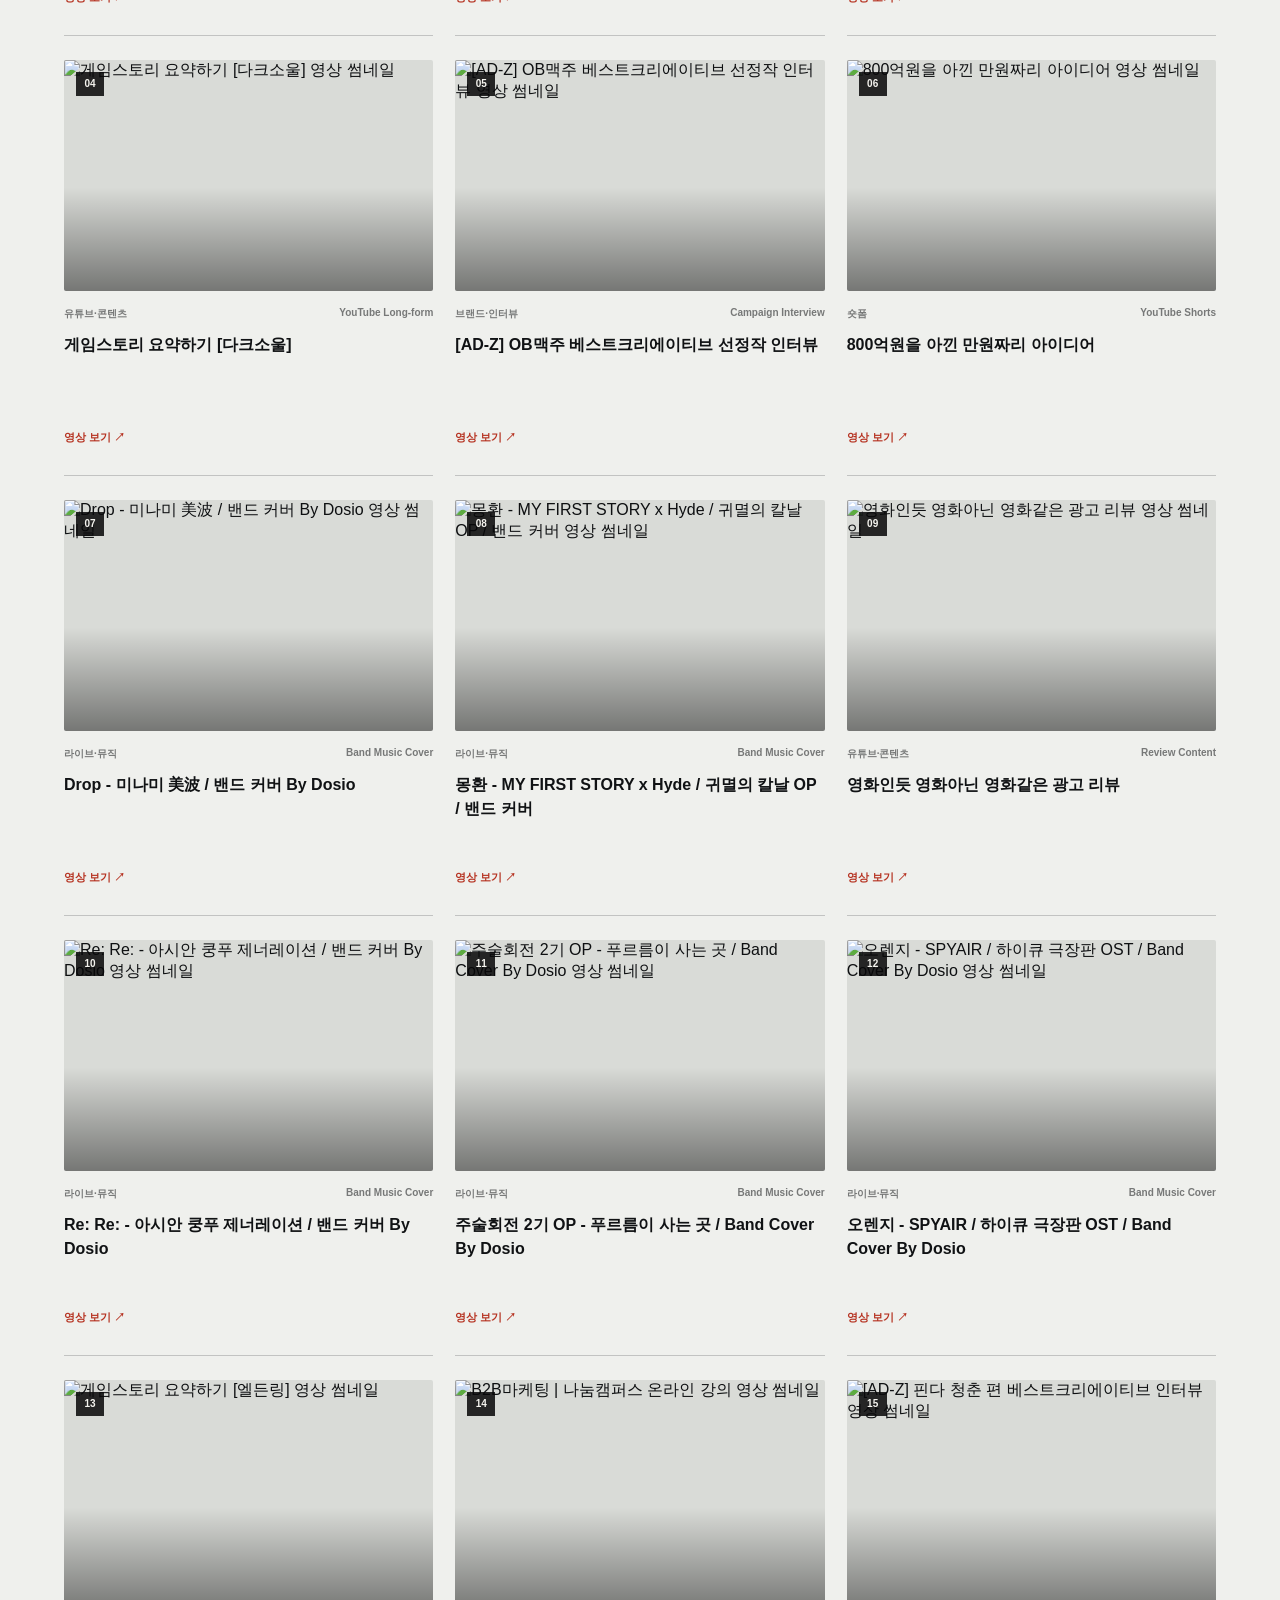
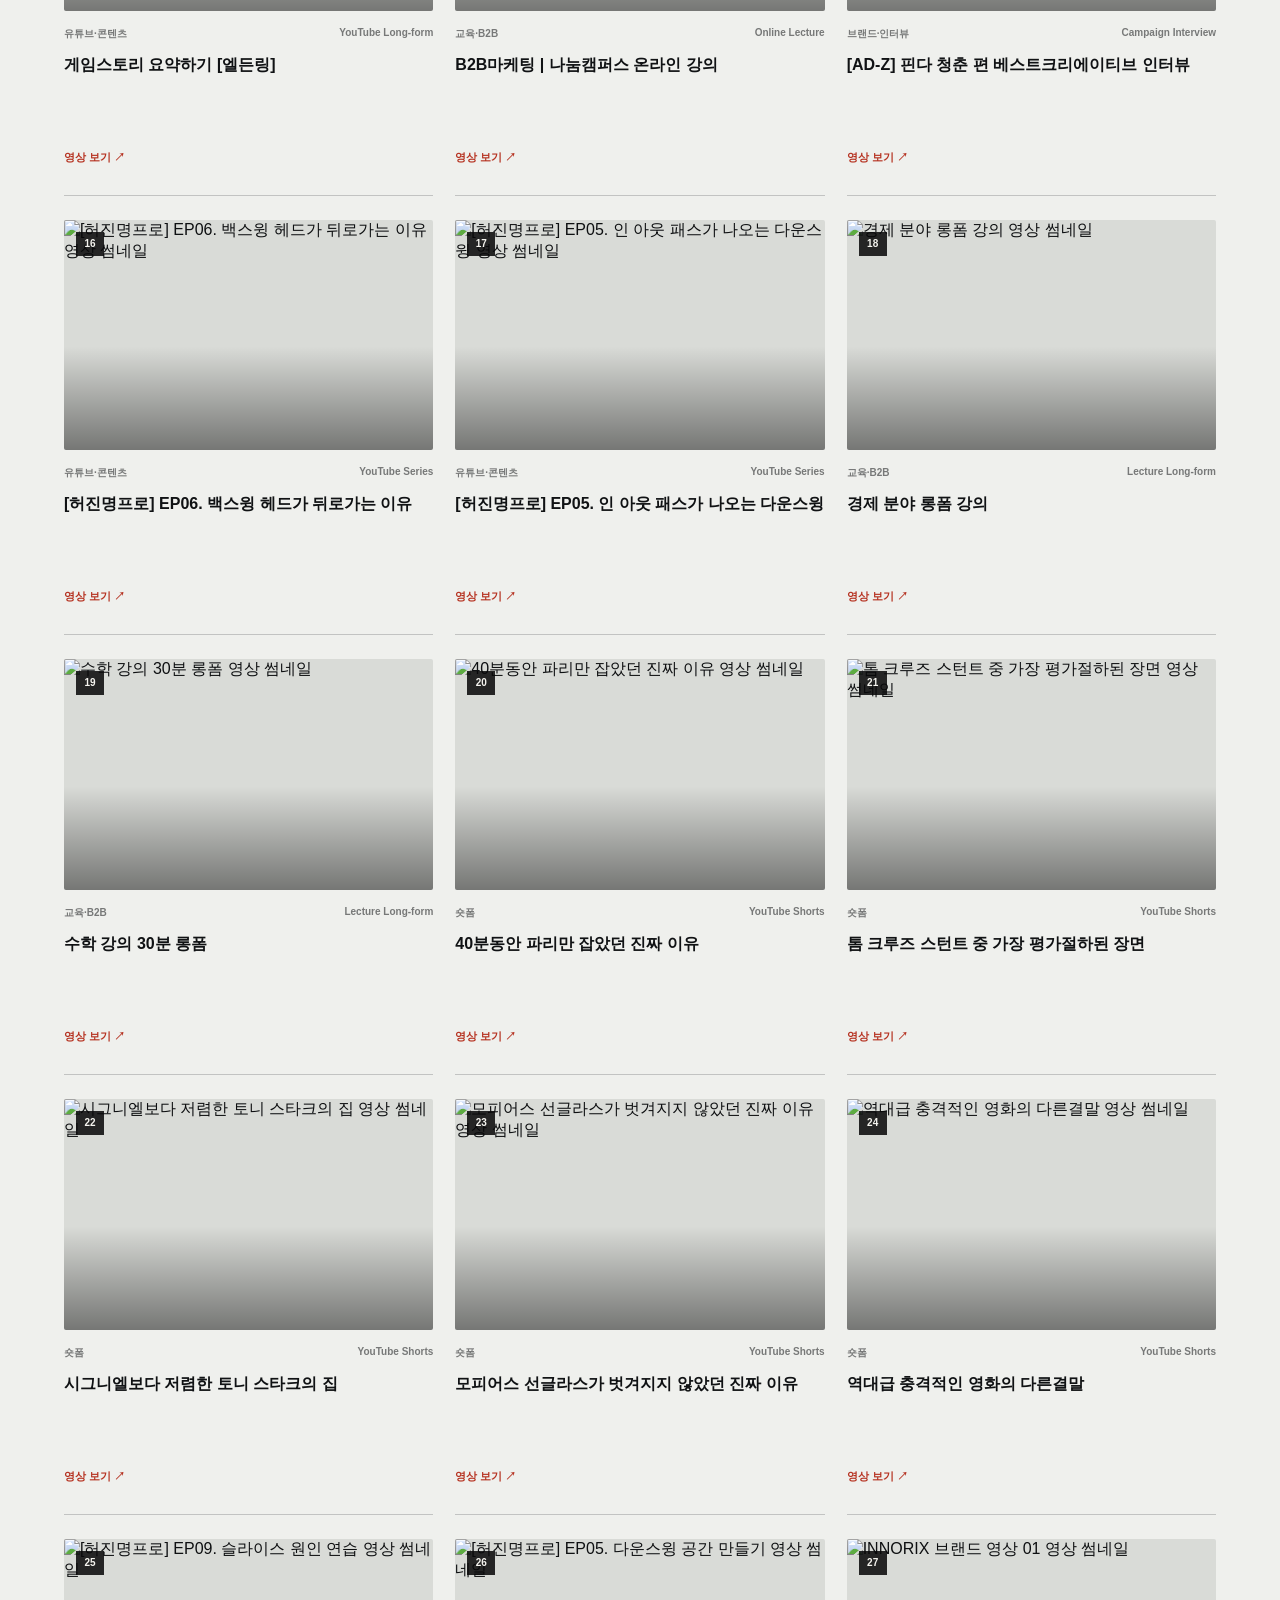
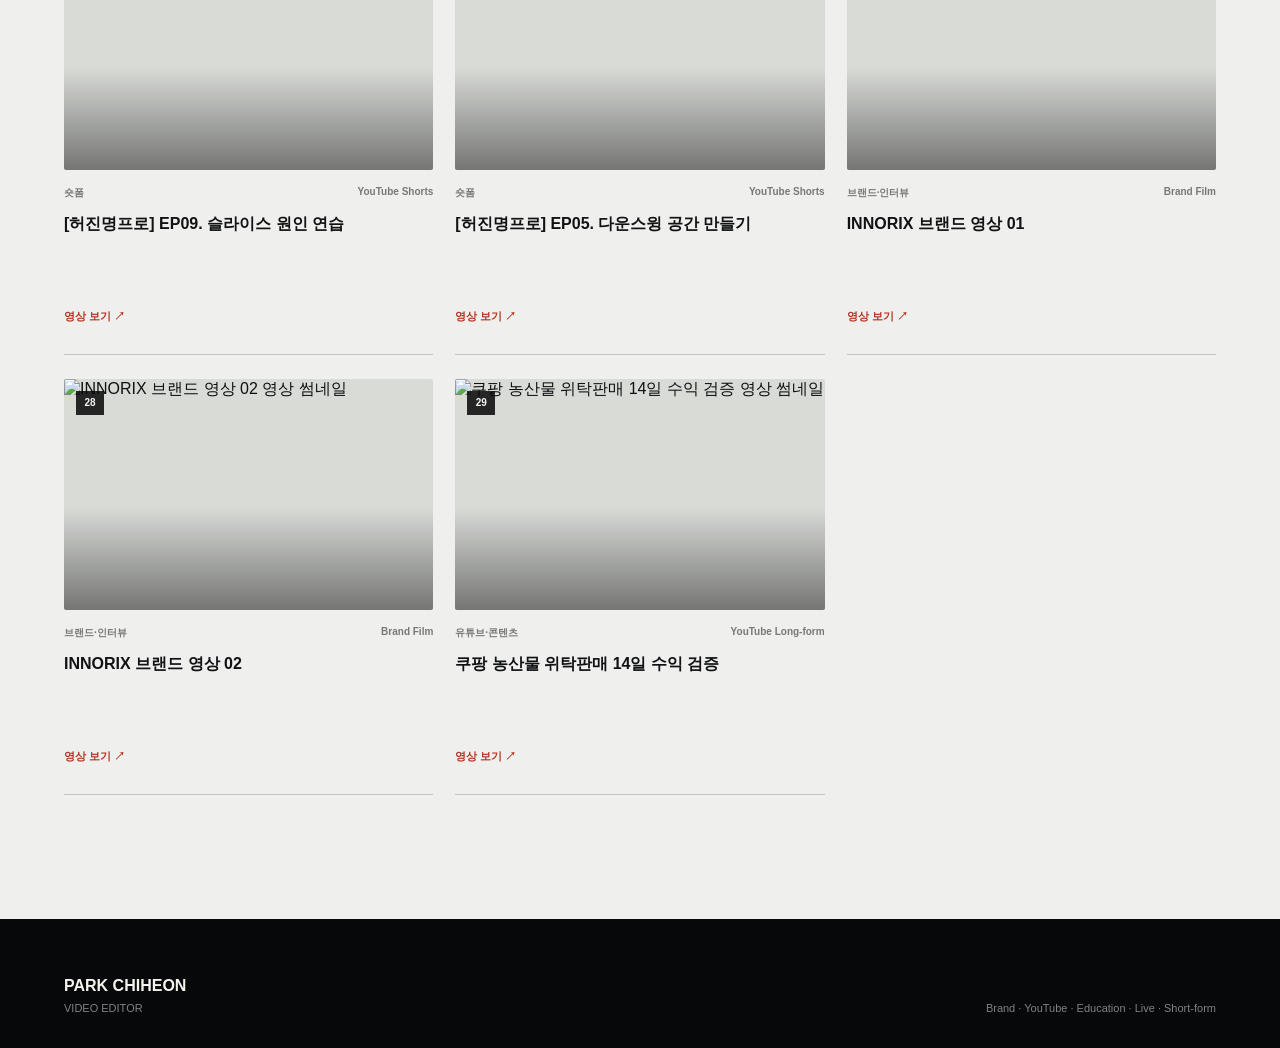
==== commit 476b3263: "대표작 순서와 타이포그래피 개선" ====
--- a/index.html
+++ b/index.html
@@ -1,4 +1,8 @@
-<!doctype html><html lang="ko"><head><meta charset="utf-8"><meta name="viewport" content="width=device-width,initial-scale=1"><title>박치헌 | 영상 편집 포트폴리오</title><meta name="description" content="편집자 박치헌의 영상 포트폴리오. 브랜드, 유튜브, 교육, 라이브, 숏폼 작업을 소개합니다."><meta property="og:title" content="박치헌 | 영상 편집 포트폴리오"><meta property="og:description" content="브랜드부터 유튜브, 교육, 라이브, 숏폼까지. 편집자 박치헌의 대표 작업을 만나보세요."><meta property="og:type" content="website"><meta property="og:image" content="og.png"><style>:root {
+<!doctype html><html lang="ko"><head><meta charset="utf-8"><meta name="viewport" content="width=device-width,initial-scale=1"><title>박치헌 | 영상 편집 포트폴리오</title><meta name="description" content="편집자 박치헌의 영상 포트폴리오. 브랜드, 유튜브, 교육, 라이브, 숏폼 작업을 소개합니다."><meta property="og:title" content="박치헌 | 영상 편집 포트폴리오"><meta property="og:description" content="브랜드부터 유튜브, 교육, 라이브, 숏폼까지. 편집자 박치헌의 대표 작업을 만나보세요."><meta property="og:type" content="website"><meta property="og:image" content="og.png">
+<style>
+@import url("https://fonts.googleapis.com/css2?family=Gowun+Batang:wght@400;700&display=swap");
+
+:root {
   --background: #070809;
   --surface: #111315;
   --foreground: #f5f4ef;
@@ -155,9 +159,12 @@
 }
 
 h1 {
+  font-family: "Gowun Batang", "Noto Serif KR", Batang, serif;
   font-size: 104px;
-  font-weight: 820;
-  line-height: 0.94;
+  font-weight: 700;
+  line-height: 1.02;
+  text-shadow: 0 3px 28px rgba(0, 0, 0, 0.32);
+  word-break: keep-all;
 }
 
 .heroDescription {
@@ -760,9 +767,21 @@
 </div><div class="veil"></div><nav class="nav" aria-label="주요 메뉴"><a href="#top" class="brand" aria-label="페이지 맨 위로">PARK CHIHEON</a><div class="navLinks"><a href="#featured">대표작</a><a href="#work">전체 작업</a></div></nav><div class="heroCopy"><p class="eyebrow">VIDEO EDITOR · PORTFOLIO</p><h1>편집자<br>박치헌</h1><p class="heroDescription">콘텐츠의 목적을 읽고, 시청자의 호흡에 맞춰 장면의 리듬을 설계합니다.</p><a class="heroLink" href="#featured">작업물 보기 <span aria-hidden="true">↓</span></a></div><div class="reelStatus" aria-hidden="true"><span class="statusDot"></span> SHOWREEL · LOOP · MUTED</div></section><section class="statement" aria-label="편집 방향"><p class="statementLead">화려한 장식보다 필요한 컷.<br>빠른 호흡보다 정확한 호흡.</p><div class="statementSide"><p>브랜드 메시지와 시청 지속 시간을 함께 고려하는 영상 편집을 지향합니다.</p><div class="capabilities" aria-label="작업 분야"><span>Brand</span><span>YouTube</span><span>Education</span><span>Live</span><span>Short-form</span></div></div></section><section class="featured" id="featured" aria-labelledby="featured-title"><div class="sectionHead"><div><p class="eyebrow">SELECTED WORKS · 05</p><h2 id="featured-title">대표 작업</h2></div>
 <p class="sectionNote">현재 포트폴리오를 대표하는 다섯 편을 골랐습니다.</p>
 </div><div class="featuredGrid">
-<a class="feature feature-1" href="https://youtu.be/0SWfvbEaXGA" target="_blank" rel="noreferrer"><span class="featureMedia"><img src="https://i.ytimg.com/vi/0SWfvbEaXGA/maxresdefault.jpg" onerror="this.onerror=null;this.src='https://i.ytimg.com/vi/0SWfvbEaXGA/hqdefault.jpg'" alt="INNORIX 브랜드 영상 02 영상 썸네일" loading="eager"><span class="featureIndex">01</span><span class="watchLabel">PLAY ↗</span></span><span class="featureMeta"><span>브랜드·인터뷰 · AI Brand Film</span><strong>INNORIX 브랜드 영상 02</strong></span></a>
-<a class="feature feature-2" href="https://youtu.be/dJKt6cc0_cs" target="_blank" rel="noreferrer"><span class="featureMedia"><img src="https://i.ytimg.com/vi/dJKt6cc0_cs/maxresdefault.jpg" onerror="this.onerror=null;this.src='https://i.ytimg.com/vi/dJKt6cc0_cs/hqdefault.jpg'" alt="쿠팡 농산물 위탁판매 14일 수익 검증 영상 썸네일" loading="eager"><span class="featureIndex">02</span><span class="watchLabel">PLAY ↗</span></span><span class="featureMeta"><span>유튜브·콘텐츠 · YouTube Long-form</span><strong>쿠팡 농산물 위탁판매 14일 수익 검증</strong></span></a>
+<a class="feature feature-1" href="https://youtu.be/dJKt6cc0_cs" target="_blank" rel="noreferrer"><span class="featureMedia"><img src="https://i.ytimg.com/vi/dJKt6cc0_cs/maxresdefault.jpg" onerror="this.onerror=null;this.src='https://i.ytimg.com/vi/dJKt6cc0_cs/hqdefault.jpg'" alt="쿠팡 농산물 위탁판매 14일 수익 검증 영상 썸네일" loading="eager"><span class="featureIndex">01</span><span class="watchLabel">PLAY ↗</span></span><span class="featureMeta"><span>유튜브·콘텐츠 · YouTube Long-form</span><strong>쿠팡 농산물 위탁판매 14일 수익 검증</strong></span></a>
+<a class="feature feature-2" href="https://www.youtube.com/watch?v=FEsH7DMxro4" target="_blank" rel="noreferrer"><span class="featureMedia"><img src="https://i.ytimg.com/vi/FEsH7DMxro4/maxresdefault.jpg" onerror="this.onerror=null;this.src='https://i.ytimg.com/vi/FEsH7DMxro4/hqdefault.jpg'" alt="B2B 마케팅 교육 영상 31편 영상 썸네일" loading="eager"><span class="featureIndex">02</span><span class="watchLabel">PLAY ↗</span></span><span class="featureMeta"><span>교육·B2B · Education Series</span><strong>B2B 마케팅 교육 영상 31편</strong></span></a>
 <a class="feature feature-3" href="https://www.youtube.com/watch?v=ZqAlakwcD_A" target="_blank" rel="noreferrer"><span class="featureMedia"><img src="https://i.ytimg.com/vi/ZqAlakwcD_A/maxresdefault.jpg" onerror="this.onerror=null;this.src='https://i.ytimg.com/vi/ZqAlakwcD_A/hqdefault.jpg'" alt="게임스토리 요약하기 [엘든링] 영상 썸네일" loading="lazy"><span class="featureIndex">03</span><span class="watchLabel">PLAY ↗</span></span><span class="featureMeta"><span>유튜브·콘텐츠 · YouTube Long-form</span><strong>게임스토리 요약하기 [엘든링]</strong></span></a>
-<a class="feature feature-4" href="https://youtu.be/c25pVN3qHi8" target="_blank" rel="noreferrer"><span class="featureMedia"><img src="https://i.ytimg.com/vi/c25pVN3qHi8/maxresdefault.jpg" onerror="this.onerror=null;this.src='https://i.ytimg.com/vi/c25pVN3qHi8/hqdefault.jpg'" alt="[AD-Z] OB맥주 베스트크리에이티브 선정작 인터뷰 영상 썸네일" loading="lazy"><span class="featureIndex">04</span><span class="watchLabel">PLAY ↗</span></span><span class="featureMeta"><span>브랜드·인터뷰 · Campaign Interview</span><strong>[AD-Z] OB맥주 베스트크리에이티브 선정작 인터뷰</strong></span></a>
-<a class="feature feature-5" href="https://www.youtube.com/watch?v=r_94zBPR0qU" target="_blank" rel="noreferrer"><span class="featureMedia"><img src="https://i.ytimg.com/vi/r_94zBPR0qU/maxresdefault.jpg" onerror="this.onerror=null;this.src='https://i.ytimg.com/vi/r_94zBPR0qU/hqdefault.jpg'" alt="Number One - Bankai / 블리치 OST / Band Cover By Dosio 영상 썸네일" loading="lazy"><span class="featureIndex">05</span><span class="watchLabel">PLAY ↗</span></span><span class="featureMeta"><span>라이브·뮤직 · Band Live</span><strong>Number One - Bankai / 블리치 OST / Band Cover By Dosio</strong></span></a>
-</div></section><section class="work" id="work" aria-labelledby="work-title"><div class="sectionHead archiveHead"><div><p class="eyebrow">WORK ARCHIVE · 29</p><h2 id="work-title">전체 작업</h2></div><p class="sectionNote">형식과 목적에 따라 작업을 분류했습니다.</p></div><div class="filterBar" role="group" aria-label="작업 카테고리"><div class="filters"><button type="button" class="active" aria-pressed="true" data-filter="전체">전체</button><button type="button" class="" aria-pressed="false" data-filter="브랜드·인터뷰">브랜드·인터뷰</button><button type="button" class="" aria-pressed="false" data-filter="유튜브·콘텐츠">유튜브·콘텐츠</button><button type="button" class="" aria-pressed="false" data-filter="교육·B2B">교육·B2B</button><button type="button" class="" aria-pressed="false" data-filter="라이브·뮤직">라이브·뮤직</button><button type="button" class="" aria-pressed="false" data-filter="숏폼">숏폼</button></div><span class="resultCount" aria-live="polite">29 PROJECTS</span></div><div class="grid"><a class="card" data-category="라이브·뮤직" href="https://www.youtube.com/watch?v=r_94zBPR0qU" target="_blank" rel="noreferrer"><span class="thumb"><img src="https://i.ytimg.com/vi/r_94zBPR0qU/hqdefault.jpg" alt="Number One - Bankai / 블리치 OST / Band Cover By Dosio 영상 썸네일" loading="lazy"><span class="cardIndex">01</span></span><span class="meta"><span class="metaTop"><span>라이브·뮤직</span><span>Band Live</span></span><strong>Number One - Bankai / 블리치 OST / Band Cover By Dosio</strong><span class="cardAction">영상 보기 ↗</span></span></a><a class="card" data-category="교육·B2B" href="https://www.youtube.com/watch?v=FEsH7DMxro4" target="_blank" rel="noreferrer"><span class="thumb"><img src="https://i.ytimg.com/vi/FEsH7DMxro4/hqdefault.jpg" alt="B2B 마케팅 교육 영상 31편 영상 썸네일" loading="lazy"><span class="cardIndex">02</span></span><span class="meta"><span class="metaTop"><span>교육·B2B</span><span>Education Series</span></span><strong>B2B 마케팅 교육 영상 31편</strong><span class="cardAction">영상 보기 ↗</span></span></a><a class="card" data-category="브랜드·인터뷰" href="https://youtu.be/mUO9dahc6H4" target="_blank" rel="noreferrer"><span class="thumb"><img src="https://i.ytimg.com/vi/mUO9dahc6H4/hqdefault.jpg" alt="AI와 함께 일하는 법, Claude Cowork로 시작하십시오. 영상 썸네일" loading="lazy"><span class="cardIndex">03</span></span><span class="meta"><span class="metaTop"><span>브랜드·인터뷰</span><span>Brand Content</span></span><strong>AI와 함께 일하는 법, Claude Cowork로 시작하십시오.</strong><span class="cardAction">영상 보기 ↗</span></span></a><a class="card" data-category="유튜브·콘텐츠" href="https://www.youtube.com/watch?v=mp8e2UBhqO0" target="_blank" rel="noreferrer"><span class="thumb"><img src="https://i.ytimg.com/vi/mp8e2UBhqO0/hqdefault.jpg" alt="게임스토리 요약하기 [다크소울] 영상 썸네일" loading="lazy"><span class="cardIndex">04</span></span><span class="meta"><span class="metaTop"><span>유튜브·콘텐츠</span><span>YouTube Long-form</span></span><strong>게임스토리 요약하기 [다크소울]</strong><span class="cardAction">영상 보기 ↗</span></span></a><a class="card" data-category="브랜드·인터뷰" href="https://youtu.be/c25pVN3qHi8" target="_blank" rel="noreferrer"><span class="thumb"><img src="https://i.ytimg.com/vi/c25pVN3qHi8/hqdefault.jpg" alt="[AD-Z] OB맥주 베스트크리에이티브 선정작 인터뷰 영상 썸네일" loading="lazy"><span class="cardIndex">05</span></span><span class="meta"><span class="metaTop"><span>브랜드·인터뷰</span><span>Campaign Interview</span></span><strong>[AD-Z] OB맥주 베스트크리에이티브 선정작 인터뷰</strong><span class="cardAction">영상 보기 ↗</span></span></a><a class="card" data-category="숏폼" href="https://www.youtube.com/shorts/hQ_kcmHYoNw" target="_blank" rel="noreferrer"><span class="thumb"><img src="https://i.ytimg.com/vi/hQ_kcmHYoNw/hqdefault.jpg" alt="800억원을 아낀 만원짜리 아이디어 영상 썸네일" loading="lazy"><span class="cardIndex">06</span></span><span class="meta"><span class="metaTop"><span>숏폼</span><span>YouTube Shorts</span></span><strong>800억원을 아낀 만원짜리 아이디어</strong><span class="cardAction">영상 보기 ↗</span></span></a><a class="card" data-category="라이브·뮤직" href="https://youtu.be/i6Qa6d2Jlzc" target="_blank" rel="noreferrer"><span class="thumb"><img src="https://i.ytimg.com/vi/i6Qa6d2Jlzc/hqdefault.jpg" alt="Drop - 미나미 美波 / 밴드 커버 By Dosio 영상 썸네일" loading="lazy"><span class="cardIndex">07</span></span><span class="meta"><span class="metaTop"><span>라이브·뮤직</span><span>Band Live</span></span><strong>Drop - 미나미 美波 / 밴드 커버 By Dosio</strong><span class="cardAction">영상 보기 ↗</span></span></a><a class="card" data-category="라이브·뮤직" href="https://youtu.be/LFJO4QHHc_4" target="_blank" rel="noreferrer"><span class="thumb"><img src="https://i.ytimg.com/vi/LFJO4QHHc_4/hqdefault.jpg" alt="몽환 - MY FIRST STORY x Hyde / 귀멸의 칼날 OP / 밴드 커버 영상 썸네일" loading="lazy"><span class="cardIndex">08</span></span><span class="meta"><span class="metaTop"><span>라이브·뮤직</span><span>Band Live</span></span><strong>몽환 - MY FIRST STORY x Hyde / 귀멸의 칼날 OP / 밴드 커버</strong><span class="cardAction">영상 보기 ↗</span></span></a><a class="card" data-category="유튜브·콘텐츠" href="https://youtu.be/4v2YyKGBCcM" target="_blank" rel="noreferrer"><span class="thumb"><img src="https://i.ytimg.com/vi/4v2YyKGBCcM/hqdefault.jpg" alt="영화인듯 영화아닌 영화같은 광고 리뷰 영상 썸네일" loading="lazy"><span class="cardIndex">09</span></span><span class="meta"><span class="metaTop"><span>유튜브·콘텐츠</span><span>Review Content</span></span><strong>영화인듯 영화아닌 영화같은 광고 리뷰</strong><span class="cardAction">영상 보기 ↗</span></span></a><a class="card" data-category="라이브·뮤직" href="https://youtu.be/gnAzFUbF574" target="_blank" rel="noreferrer"><span class="thumb"><img src="https://i.ytimg.com/vi/gnAzFUbF574/hqdefault.jpg" alt="Re: Re: - 아시안 쿵푸 제너레이션 / 밴드 커버 By Dosio 영상 썸네일" loading="lazy"><span class="cardIndex">10</span></span><span class="meta"><span class="metaTop"><span>라이브·뮤직</span><span>Band Live</span></span><strong>Re: Re: - 아시안 쿵푸 제너레이션 / 밴드 커버 By Dosio</strong><span class="cardAction">영상 보기 ↗</span></span></a><a class="card" data-category="라이브·뮤직" href="https://youtu.be/NGq1oz5PUzk" target="_blank" rel="noreferrer"><span class="thumb"><img src="https://i.ytimg.com/vi/NGq1oz5PUzk/hqdefault.jpg" alt="주술회전 2기 OP - 푸르름이 사는 곳 / Band Cover By Dosio 영상 썸네일" loading="lazy"><span class="cardIndex">11</span></span><span class="meta"><span class="metaTop"><span>라이브·뮤직</span><span>Band Live</span></span><strong>주술회전 2기 OP - 푸르름이 사는 곳 / Band Cover By Dosio</strong><span class="cardAction">영상 보기 ↗</span></span></a><a class="card" data-category="라이브·뮤직" href="https://www.youtube.com/watch?v=LqQIxuT-E88" target="_blank" rel="noreferrer"><span class="thumb"><img src="https://i.ytimg.com/vi/LqQIxuT-E88/hqdefault.jpg" alt="오렌지 - SPYAIR / 하이큐 극장판 OST / Band Cover By Dosio 영상 썸네일" loading="lazy"><span class="cardIndex">12</span></span><span class="meta"><span class="metaTop"><span>라이브·뮤직</span><span>Band Live</span></span><strong>오렌지 - SPYAIR / 하이큐 극장판 OST / Band Cover By Dosio</strong><span class="cardAction">영상 보기 ↗</span></span></a><a class="card" data-category="유튜브·콘텐츠" href="https://www.youtube.com/watch?v=ZqAlakwcD_A" target="_blank" rel="noreferrer"><span class="thumb"><img src="https://i.ytimg.com/vi/ZqAlakwcD_A/hqdefault.jpg" alt="게임스토리 요약하기 [엘든링] 영상 썸네일" loading="lazy"><span class="cardIndex">13</span></span><span class="meta"><span class="metaTop"><span>유튜브·콘텐츠</span><span>YouTube Long-form</span></span><strong>게임스토리 요약하기 [엘든링]</strong><span class="cardAction">영상 보기 ↗</span></span></a><a class="card" data-category="교육·B2B" href="https://www.youtube.com/watch?v=jZaAHcE_hik" target="_blank" rel="noreferrer"><span class="thumb"><img src="https://i.ytimg.com/vi/jZaAHcE_hik/hqdefault.jpg" alt="B2B마케팅 | 나눔캠퍼스 온라인 강의 영상 썸네일" loading="lazy"><span class="cardIndex">14</span></span><span class="meta"><span class="metaTop"><span>교육·B2B</span><span>Online Lecture</span></span><strong>B2B마케팅 | 나눔캠퍼스 온라인 강의</strong><span class="cardAction">영상 보기 ↗</span></span></a><a class="card" data-category="브랜드·인터뷰" href="https://youtu.be/GyJso2K2upY" target="_blank" rel="noreferrer"><span class="thumb"><img src="https://i.ytimg.com/vi/GyJso2K2upY/hqdefault.jpg" alt="[AD-Z] 핀다 청춘 편 베스트크리에이티브 인터뷰 영상 썸네일" loading="lazy"><span class="cardIndex">15</span></span><span class="meta"><span class="metaTop"><span>브랜드·인터뷰</span><span>Campaign Interview</span></span><strong>[AD-Z] 핀다 청춘 편 베스트크리에이티브 인터뷰</strong><span class="cardAction">영상 보기 ↗</span></span></a><a class="card" data-category="유튜브·콘텐츠" href="https://www.youtube.com/watch?v=wFDLRLagsck" target="_blank" rel="noreferrer"><span class="thumb"><img src="https://i.ytimg.com/vi/wFDLRLagsck/hqdefault.jpg" alt="[허진명프로] EP06. 백스윙 헤드가 뒤로가는 이유 영상 썸네일" loading="lazy"><span class="cardIndex">16</span></span><span class="meta"><span class="metaTop"><span>유튜브·콘텐츠</span><span>YouTube Series</span></span><strong>[허진명프로] EP06. 백스윙 헤드가 뒤로가는 이유</strong><span class="cardAction">영상 보기 ↗</span></span></a><a class="card" data-category="유튜브·콘텐츠" href="https://www.youtube.com/watch?v=VKYpceGnvtg" target="_blank" rel="noreferrer"><span class="thumb"><img src="https://i.ytimg.com/vi/VKYpceGnvtg/hqdefault.jpg" alt="[허진명프로] EP05. 인 아웃 패스가 나오는 다운스윙 영상 썸네일" loading="lazy"><span class="cardIndex">17</span></span><span class="meta"><span class="metaTop"><span>유튜브·콘텐츠</span><span>YouTube Series</span></span><strong>[허진명프로] EP05. 인 아웃 패스가 나오는 다운스윙</strong><span class="cardAction">영상 보기 ↗</span></span></a><a class="card" data-category="교육·B2B" href="https://youtu.be/V_l4qCgY7OA" target="_blank" rel="noreferrer"><span class="thumb"><img src="https://i.ytimg.com/vi/V_l4qCgY7OA/hqdefault.jpg" alt="경제 분야 롱폼 강의 영상 썸네일" loading="lazy"><span class="cardIndex">18</span></span><span class="meta"><span class="metaTop"><span>교육·B2B</span><span>Lecture Long-form</span></span><strong>경제 분야 롱폼 강의</strong><span class="cardAction">영상 보기 ↗</span></span></a><a class="card" data-category="교육·B2B" href="https://youtu.be/TTU17vFbM2E" target="_blank" rel="noreferrer"><span class="thumb"><img src="https://i.ytimg.com/vi/TTU17vFbM2E/hqdefault.jpg" alt="수학 강의 30분 롱폼 영상 썸네일" loading="lazy"><span class="cardIndex">19</span></span><span class="meta"><span class="metaTop"><span>교육·B2B</span><span>Lecture Long-form</span></span><strong>수학 강의 30분 롱폼</strong><span class="cardAction">영상 보기 ↗</span></span></a><a class="card" data-category="숏폼" href="https://www.youtube.com/shorts/arm5oq2zGNk" target="_blank" rel="noreferrer"><span class="thumb"><img src="https://i.ytimg.com/vi/arm5oq2zGNk/hqdefault.jpg" alt="40분동안 파리만 잡았던 진짜 이유 영상 썸네일" loading="lazy"><span class="cardIndex">20</span></span><span class="meta"><span class="metaTop"><span>숏폼</span><span>YouTube Shorts</span></span><strong>40분동안 파리만 잡았던 진짜 이유</strong><span class="cardAction">영상 보기 ↗</span></span></a><a class="card" data-category="숏폼" href="https://www.youtube.com/shorts/n2Iy9KXwuog" target="_blank" rel="noreferrer"><span class="thumb"><img src="https://i.ytimg.com/vi/n2Iy9KXwuog/hqdefault.jpg" alt="톰 크루즈 스턴트 중 가장 평가절하된 장면 영상 썸네일" loading="lazy"><span class="cardIndex">21</span></span><span class="meta"><span class="metaTop"><span>숏폼</span><span>YouTube Shorts</span></span><strong>톰 크루즈 스턴트 중 가장 평가절하된 장면</strong><span class="cardAction">영상 보기 ↗</span></span></a><a class="card" data-category="숏폼" href="https://www.youtube.com/shorts/mx5nvdaTeLI" target="_blank" rel="noreferrer"><span class="thumb"><img src="https://i.ytimg.com/vi/mx5nvdaTeLI/hqdefault.jpg" alt="시그니엘보다 저렴한 토니 스타크의 집 영상 썸네일" loading="lazy"><span class="cardIndex">22</span></span><span class="meta"><span class="metaTop"><span>숏폼</span><span>YouTube Shorts</span></span><strong>시그니엘보다 저렴한 토니 스타크의 집</strong><span class="cardAction">영상 보기 ↗</span></span></a><a class="card" data-category="숏폼" href="https://www.youtube.com/shorts/00J9c2HU2yI" target="_blank" rel="noreferrer"><span class="thumb"><img src="https://i.ytimg.com/vi/00J9c2HU2yI/hqdefault.jpg" alt="모피어스 선글라스가 벗겨지지 않았던 진짜 이유 영상 썸네일" loading="lazy"><span class="cardIndex">23</span></span><span class="meta"><span class="metaTop"><span>숏폼</span><span>YouTube Shorts</span></span><strong>모피어스 선글라스가 벗겨지지 않았던 진짜 이유</strong><span class="cardAction">영상 보기 ↗</span></span></a><a class="card" data-category="숏폼" href="https://www.youtube.com/shorts/y3t1w3OJkyo" target="_blank" rel="noreferrer"><span class="thumb"><img src="https://i.ytimg.com/vi/y3t1w3OJkyo/hqdefault.jpg" alt="역대급 충격적인 영화의 다른결말 영상 썸네일" loading="lazy"><span class="cardIndex">24</span></span><span class="meta"><span class="metaTop"><span>숏폼</span><span>YouTube Shorts</span></span><strong>역대급 충격적인 영화의 다른결말</strong><span class="cardAction">영상 보기 ↗</span></span></a><a class="card" data-category="숏폼" href="https://www.youtube.com/shorts/-jkEsbLNUXg" target="_blank" rel="noreferrer"><span class="thumb"><img src="https://i.ytimg.com/vi/-jkEsbLNUXg/hqdefault.jpg" alt="[허진명프로] EP09. 슬라이스 원인 연습 영상 썸네일" loading="lazy"><span class="cardIndex">25</span></span><span class="meta"><span class="metaTop"><span>숏폼</span><span>YouTube Shorts</span></span><strong>[허진명프로] EP09. 슬라이스 원인 연습</strong><span class="cardAction">영상 보기 ↗</span></span></a><a class="card" data-category="숏폼" href="https://www.youtube.com/shorts/HhebzEC_sf4" target="_blank" rel="noreferrer"><span class="thumb"><img src="https://i.ytimg.com/vi/HhebzEC_sf4/hqdefault.jpg" alt="[허진명프로] EP05. 다운스윙 공간 만들기 영상 썸네일" loading="lazy"><span class="cardIndex">26</span></span><span class="meta"><span class="metaTop"><span>숏폼</span><span>YouTube Shorts</span></span><strong>[허진명프로] EP05. 다운스윙 공간 만들기</strong><span class="cardAction">영상 보기 ↗</span></span></a><a class="card" data-category="브랜드·인터뷰" href="https://youtu.be/cY8wyWTSuVA" target="_blank" rel="noreferrer"><span class="thumb"><img src="https://i.ytimg.com/vi/cY8wyWTSuVA/hqdefault.jpg" alt="INNORIX 브랜드 영상 01 영상 썸네일" loading="lazy"><span class="cardIndex">27</span></span><span class="meta"><span class="metaTop"><span>브랜드·인터뷰</span><span>Brand Film</span></span><strong>INNORIX 브랜드 영상 01</strong><span class="cardAction">영상 보기 ↗</span></span></a><a class="card" data-category="브랜드·인터뷰" href="https://youtu.be/0SWfvbEaXGA" target="_blank" rel="noreferrer"><span class="thumb"><img src="https://i.ytimg.com/vi/0SWfvbEaXGA/hqdefault.jpg" alt="INNORIX 브랜드 영상 02 영상 썸네일" loading="lazy"><span class="cardIndex">28</span></span><span class="meta"><span class="metaTop"><span>브랜드·인터뷰</span><span>Brand Film</span></span><strong>INNORIX 브랜드 영상 02</strong><span class="cardAction">영상 보기 ↗</span></span></a><a class="card" data-category="유튜브·콘텐츠" href="https://youtu.be/dJKt6cc0_cs" target="_blank" rel="noreferrer"><span class="thumb"><img src="https://i.ytimg.com/vi/dJKt6cc0_cs/hqdefault.jpg" alt="쿠팡 농산물 위탁판매 14일 수익 검증 영상 썸네일" loading="lazy"><span class="cardIndex">29</span></span><span class="meta"><span class="metaTop"><span>유튜브·콘텐츠</span><span>YouTube Long-form</span></span><strong>쿠팡 농산물 위탁판매 14일 수익 검증</strong><span class="cardAction">영상 보기 ↗</span></span></a></div></section><footer><div><strong>PARK CHIHEON</strong><span>VIDEO EDITOR</span></div><span>Brand · YouTube · Education · Live · Short-form</span></footer></main><script>(()=>{const buttons=[...document.querySelectorAll("[data-filter]")];const cards=[...document.querySelectorAll(".card[data-category]")];const count=document.querySelector(".resultCount");buttons.forEach(button=>button.addEventListener("click",()=>{const category=button.dataset.filter;buttons.forEach(item=>{const active=item===button;item.classList.toggle("active",active);item.setAttribute("aria-pressed",String(active));});let visible=0;cards.forEach(card=>{const show=category==="전체"||card.dataset.category===category;card.hidden=!show;if(show)visible+=1;});count.textContent=String(visible).padStart(2,"0")+" PROJECTS";}));})();</script></body></html>
+<a class="feature feature-4" href="https://www.youtube.com/watch?v=r_94zBPR0qU" target="_blank" rel="noreferrer"><span class="featureMedia"><img src="https://i.ytimg.com/vi/r_94zBPR0qU/maxresdefault.jpg" onerror="this.onerror=null;this.src='https://i.ytimg.com/vi/r_94zBPR0qU/hqdefault.jpg'" alt="Number One - Bankai / 블리치 OST / Band Cover By Dosio 영상 썸네일" loading="lazy"><span class="featureIndex">04</span><span class="watchLabel">PLAY ↗</span></span><span class="featureMeta"><span>라이브·뮤직 · Band Music Cover</span><strong>Number One - Bankai / 블리치 OST / Band Cover By Dosio</strong></span></a>
+<a class="feature feature-5" href="https://youtu.be/c25pVN3qHi8" target="_blank" rel="noreferrer"><span class="featureMedia"><img src="https://i.ytimg.com/vi/c25pVN3qHi8/maxresdefault.jpg" onerror="this.onerror=null;this.src='https://i.ytimg.com/vi/c25pVN3qHi8/hqdefault.jpg'" alt="[AD-Z] OB맥주 베스트크리에이티브 선정작 인터뷰 영상 썸네일" loading="lazy"><span class="featureIndex">05</span><span class="watchLabel">PLAY ↗</span></span><span class="featureMeta"><span>브랜드·인터뷰 · Campaign Interview</span><strong>[AD-Z] OB맥주 베스트크리에이티브 선정작 인터뷰</strong></span></a>
+</div></section><section class="work" id="work" aria-labelledby="work-title"><div class="sectionHead archiveHead"><div><p class="eyebrow">WORK ARCHIVE · 29</p><h2 id="work-title">전체 작업</h2></div><p class="sectionNote">형식과 목적에 따라 작업을 분류했습니다.</p></div><div class="filterBar" role="group" aria-label="작업 카테고리"><div class="filters"><button type="button" class="active" aria-pressed="true" data-filter="전체">전체</button><button type="button" class="" aria-pressed="false" data-filter="브랜드·인터뷰">브랜드·인터뷰</button><button type="button" class="" aria-pressed="false" data-filter="유튜브·콘텐츠">유튜브·콘텐츠</button><button type="button" class="" aria-pressed="false" data-filter="교육·B2B">교육·B2B</button><button type="button" class="" aria-pressed="false" data-filter="라이브·뮤직">라이브·뮤직</button><button type="button" class="" aria-pressed="false" data-filter="숏폼">숏폼</button></div><span class="resultCount" aria-live="polite">29 PROJECTS</span></div><div class="grid"><a class="card" data-category="라이브·뮤직" href="https://www.youtube.com/watch?v=r_94zBPR0qU" target="_blank" rel="noreferrer"><span class="thumb"><img src="https://i.ytimg.com/vi/r_94zBPR0qU/hqdefault.jpg" alt="Number One - Bankai / 블리치 OST / Band Cover By Dosio 영상 썸네일" loading="lazy"><span class="cardIndex">01</span></span><span class="meta"><span class="metaTop"><span>라이브·뮤직</span><span>
+Band Music Cover
+</span></span><strong>Number One - Bankai / 블리치 OST / Band Cover By Dosio</strong><span class="cardAction">영상 보기 ↗</span></span></a><a class="card" data-category="교육·B2B" href="https://www.youtube.com/watch?v=FEsH7DMxro4" target="_blank" rel="noreferrer"><span class="thumb"><img src="https://i.ytimg.com/vi/FEsH7DMxro4/hqdefault.jpg" alt="B2B 마케팅 교육 영상 31편 영상 썸네일" loading="lazy"><span class="cardIndex">02</span></span><span class="meta"><span class="metaTop"><span>교육·B2B</span><span>Education Series</span></span><strong>B2B 마케팅 교육 영상 31편</strong><span class="cardAction">영상 보기 ↗</span></span></a><a class="card" data-category="브랜드·인터뷰" href="https://youtu.be/mUO9dahc6H4" target="_blank" rel="noreferrer"><span class="thumb"><img src="https://i.ytimg.com/vi/mUO9dahc6H4/hqdefault.jpg" alt="AI와 함께 일하는 법, Claude Cowork로 시작하십시오. 영상 썸네일" loading="lazy"><span class="cardIndex">03</span></span><span class="meta"><span class="metaTop"><span>브랜드·인터뷰</span><span>Brand Content</span></span><strong>AI와 함께 일하는 법, Claude Cowork로 시작하십시오.</strong><span class="cardAction">영상 보기 ↗</span></span></a><a class="card" data-category="유튜브·콘텐츠" href="https://www.youtube.com/watch?v=mp8e2UBhqO0" target="_blank" rel="noreferrer"><span class="thumb"><img src="https://i.ytimg.com/vi/mp8e2UBhqO0/hqdefault.jpg" alt="게임스토리 요약하기 [다크소울] 영상 썸네일" loading="lazy"><span class="cardIndex">04</span></span><span class="meta"><span class="metaTop"><span>유튜브·콘텐츠</span><span>YouTube Long-form</span></span><strong>게임스토리 요약하기 [다크소울]</strong><span class="cardAction">영상 보기 ↗</span></span></a><a class="card" data-category="브랜드·인터뷰" href="https://youtu.be/c25pVN3qHi8" target="_blank" rel="noreferrer"><span class="thumb"><img src="https://i.ytimg.com/vi/c25pVN3qHi8/hqdefault.jpg" alt="[AD-Z] OB맥주 베스트크리에이티브 선정작 인터뷰 영상 썸네일" loading="lazy"><span class="cardIndex">05</span></span><span class="meta"><span class="metaTop"><span>브랜드·인터뷰</span><span>Campaign Interview</span></span><strong>[AD-Z] OB맥주 베스트크리에이티브 선정작 인터뷰</strong><span class="cardAction">영상 보기 ↗</span></span></a><a class="card" data-category="숏폼" href="https://www.youtube.com/shorts/hQ_kcmHYoNw" target="_blank" rel="noreferrer"><span class="thumb"><img src="https://i.ytimg.com/vi/hQ_kcmHYoNw/hqdefault.jpg" alt="800억원을 아낀 만원짜리 아이디어 영상 썸네일" loading="lazy"><span class="cardIndex">06</span></span><span class="meta"><span class="metaTop"><span>숏폼</span><span>YouTube Shorts</span></span><strong>800억원을 아낀 만원짜리 아이디어</strong><span class="cardAction">영상 보기 ↗</span></span></a><a class="card" data-category="라이브·뮤직" href="https://youtu.be/i6Qa6d2Jlzc" target="_blank" rel="noreferrer"><span class="thumb"><img src="https://i.ytimg.com/vi/i6Qa6d2Jlzc/hqdefault.jpg" alt="Drop - 미나미 美波 / 밴드 커버 By Dosio 영상 썸네일" loading="lazy"><span class="cardIndex">07</span></span><span class="meta"><span class="metaTop"><span>라이브·뮤직</span><span>
+Band Music Cover
+</span></span><strong>Drop - 미나미 美波 / 밴드 커버 By Dosio</strong><span class="cardAction">영상 보기 ↗</span></span></a><a class="card" data-category="라이브·뮤직" href="https://youtu.be/LFJO4QHHc_4" target="_blank" rel="noreferrer"><span class="thumb"><img src="https://i.ytimg.com/vi/LFJO4QHHc_4/hqdefault.jpg" alt="몽환 - MY FIRST STORY x Hyde / 귀멸의 칼날 OP / 밴드 커버 영상 썸네일" loading="lazy"><span class="cardIndex">08</span></span><span class="meta"><span class="metaTop"><span>라이브·뮤직</span><span>
+Band Music Cover
+</span></span><strong>몽환 - MY FIRST STORY x Hyde / 귀멸의 칼날 OP / 밴드 커버</strong><span class="cardAction">영상 보기 ↗</span></span></a><a class="card" data-category="유튜브·콘텐츠" href="https://youtu.be/4v2YyKGBCcM" target="_blank" rel="noreferrer"><span class="thumb"><img src="https://i.ytimg.com/vi/4v2YyKGBCcM/hqdefault.jpg" alt="영화인듯 영화아닌 영화같은 광고 리뷰 영상 썸네일" loading="lazy"><span class="cardIndex">09</span></span><span class="meta"><span class="metaTop"><span>유튜브·콘텐츠</span><span>Review Content</span></span><strong>영화인듯 영화아닌 영화같은 광고 리뷰</strong><span class="cardAction">영상 보기 ↗</span></span></a><a class="card" data-category="라이브·뮤직" href="https://youtu.be/gnAzFUbF574" target="_blank" rel="noreferrer"><span class="thumb"><img src="https://i.ytimg.com/vi/gnAzFUbF574/hqdefault.jpg" alt="Re: Re: - 아시안 쿵푸 제너레이션 / 밴드 커버 By Dosio 영상 썸네일" loading="lazy"><span class="cardIndex">10</span></span><span class="meta"><span class="metaTop"><span>라이브·뮤직</span><span>
+Band Music Cover
+</span></span><strong>Re: Re: - 아시안 쿵푸 제너레이션 / 밴드 커버 By Dosio</strong><span class="cardAction">영상 보기 ↗</span></span></a><a class="card" data-category="라이브·뮤직" href="https://youtu.be/NGq1oz5PUzk" target="_blank" rel="noreferrer"><span class="thumb"><img src="https://i.ytimg.com/vi/NGq1oz5PUzk/hqdefault.jpg" alt="주술회전 2기 OP - 푸르름이 사는 곳 / Band Cover By Dosio 영상 썸네일" loading="lazy"><span class="cardIndex">11</span></span><span class="meta"><span class="metaTop"><span>라이브·뮤직</span><span>
+Band Music Cover
+</span></span><strong>주술회전 2기 OP - 푸르름이 사는 곳 / Band Cover By Dosio</strong><span class="cardAction">영상 보기 ↗</span></span></a><a class="card" data-category="라이브·뮤직" href="https://www.youtube.com/watch?v=LqQIxuT-E88" target="_blank" rel="noreferrer"><span class="thumb"><img src="https://i.ytimg.com/vi/LqQIxuT-E88/hqdefault.jpg" alt="오렌지 - SPYAIR / 하이큐 극장판 OST / Band Cover By Dosio 영상 썸네일" loading="lazy"><span class="cardIndex">12</span></span><span class="meta"><span class="metaTop"><span>라이브·뮤직</span><span>
+Band Music Cover
+</span></span><strong>오렌지 - SPYAIR / 하이큐 극장판 OST / Band Cover By Dosio</strong><span class="cardAction">영상 보기 ↗</span></span></a><a class="card" data-category="유튜브·콘텐츠" href="https://www.youtube.com/watch?v=ZqAlakwcD_A" target="_blank" rel="noreferrer"><span class="thumb"><img src="https://i.ytimg.com/vi/ZqAlakwcD_A/hqdefault.jpg" alt="게임스토리 요약하기 [엘든링] 영상 썸네일" loading="lazy"><span class="cardIndex">13</span></span><span class="meta"><span class="metaTop"><span>유튜브·콘텐츠</span><span>YouTube Long-form</span></span><strong>게임스토리 요약하기 [엘든링]</strong><span class="cardAction">영상 보기 ↗</span></span></a><a class="card" data-category="교육·B2B" href="https://www.youtube.com/watch?v=jZaAHcE_hik" target="_blank" rel="noreferrer"><span class="thumb"><img src="https://i.ytimg.com/vi/jZaAHcE_hik/hqdefault.jpg" alt="B2B마케팅 | 나눔캠퍼스 온라인 강의 영상 썸네일" loading="lazy"><span class="cardIndex">14</span></span><span class="meta"><span class="metaTop"><span>교육·B2B</span><span>Online Lecture</span></span><strong>B2B마케팅 | 나눔캠퍼스 온라인 강의</strong><span class="cardAction">영상 보기 ↗</span></span></a><a class="card" data-category="브랜드·인터뷰" href="https://youtu.be/GyJso2K2upY" target="_blank" rel="noreferrer"><span class="thumb"><img src="https://i.ytimg.com/vi/GyJso2K2upY/hqdefault.jpg" alt="[AD-Z] 핀다 청춘 편 베스트크리에이티브 인터뷰 영상 썸네일" loading="lazy"><span class="cardIndex">15</span></span><span class="meta"><span class="metaTop"><span>브랜드·인터뷰</span><span>Campaign Interview</span></span><strong>[AD-Z] 핀다 청춘 편 베스트크리에이티브 인터뷰</strong><span class="cardAction">영상 보기 ↗</span></span></a><a class="card" data-category="유튜브·콘텐츠" href="https://www.youtube.com/watch?v=wFDLRLagsck" target="_blank" rel="noreferrer"><span class="thumb"><img src="https://i.ytimg.com/vi/wFDLRLagsck/hqdefault.jpg" alt="[허진명프로] EP06. 백스윙 헤드가 뒤로가는 이유 영상 썸네일" loading="lazy"><span class="cardIndex">16</span></span><span class="meta"><span class="metaTop"><span>유튜브·콘텐츠</span><span>YouTube Series</span></span><strong>[허진명프로] EP06. 백스윙 헤드가 뒤로가는 이유</strong><span class="cardAction">영상 보기 ↗</span></span></a><a class="card" data-category="유튜브·콘텐츠" href="https://www.youtube.com/watch?v=VKYpceGnvtg" target="_blank" rel="noreferrer"><span class="thumb"><img src="https://i.ytimg.com/vi/VKYpceGnvtg/hqdefault.jpg" alt="[허진명프로] EP05. 인 아웃 패스가 나오는 다운스윙 영상 썸네일" loading="lazy"><span class="cardIndex">17</span></span><span class="meta"><span class="metaTop"><span>유튜브·콘텐츠</span><span>YouTube Series</span></span><strong>[허진명프로] EP05. 인 아웃 패스가 나오는 다운스윙</strong><span class="cardAction">영상 보기 ↗</span></span></a><a class="card" data-category="교육·B2B" href="https://youtu.be/V_l4qCgY7OA" target="_blank" rel="noreferrer"><span class="thumb"><img src="https://i.ytimg.com/vi/V_l4qCgY7OA/hqdefault.jpg" alt="경제 분야 롱폼 강의 영상 썸네일" loading="lazy"><span class="cardIndex">18</span></span><span class="meta"><span class="metaTop"><span>교육·B2B</span><span>Lecture Long-form</span></span><strong>경제 분야 롱폼 강의</strong><span class="cardAction">영상 보기 ↗</span></span></a><a class="card" data-category="교육·B2B" href="https://youtu.be/TTU17vFbM2E" target="_blank" rel="noreferrer"><span class="thumb"><img src="https://i.ytimg.com/vi/TTU17vFbM2E/hqdefault.jpg" alt="수학 강의 30분 롱폼 영상 썸네일" loading="lazy"><span class="cardIndex">19</span></span><span class="meta"><span class="metaTop"><span>교육·B2B</span><span>Lecture Long-form</span></span><strong>수학 강의 30분 롱폼</strong><span class="cardAction">영상 보기 ↗</span></span></a><a class="card" data-category="숏폼" href="https://www.youtube.com/shorts/arm5oq2zGNk" target="_blank" rel="noreferrer"><span class="thumb"><img src="https://i.ytimg.com/vi/arm5oq2zGNk/hqdefault.jpg" alt="40분동안 파리만 잡았던 진짜 이유 영상 썸네일" loading="lazy"><span class="cardIndex">20</span></span><span class="meta"><span class="metaTop"><span>숏폼</span><span>YouTube Shorts</span></span><strong>40분동안 파리만 잡았던 진짜 이유</strong><span class="cardAction">영상 보기 ↗</span></span></a><a class="card" data-category="숏폼" href="https://www.youtube.com/shorts/n2Iy9KXwuog" target="_blank" rel="noreferrer"><span class="thumb"><img src="https://i.ytimg.com/vi/n2Iy9KXwuog/hqdefault.jpg" alt="톰 크루즈 스턴트 중 가장 평가절하된 장면 영상 썸네일" loading="lazy"><span class="cardIndex">21</span></span><span class="meta"><span class="metaTop"><span>숏폼</span><span>YouTube Shorts</span></span><strong>톰 크루즈 스턴트 중 가장 평가절하된 장면</strong><span class="cardAction">영상 보기 ↗</span></span></a><a class="card" data-category="숏폼" href="https://www.youtube.com/shorts/mx5nvdaTeLI" target="_blank" rel="noreferrer"><span class="thumb"><img src="https://i.ytimg.com/vi/mx5nvdaTeLI/hqdefault.jpg" alt="시그니엘보다 저렴한 토니 스타크의 집 영상 썸네일" loading="lazy"><span class="cardIndex">22</span></span><span class="meta"><span class="metaTop"><span>숏폼</span><span>YouTube Shorts</span></span><strong>시그니엘보다 저렴한 토니 스타크의 집</strong><span class="cardAction">영상 보기 ↗</span></span></a><a class="card" data-category="숏폼" href="https://www.youtube.com/shorts/00J9c2HU2yI" target="_blank" rel="noreferrer"><span class="thumb"><img src="https://i.ytimg.com/vi/00J9c2HU2yI/hqdefault.jpg" alt="모피어스 선글라스가 벗겨지지 않았던 진짜 이유 영상 썸네일" loading="lazy"><span class="cardIndex">23</span></span><span class="meta"><span class="metaTop"><span>숏폼</span><span>YouTube Shorts</span></span><strong>모피어스 선글라스가 벗겨지지 않았던 진짜 이유</strong><span class="cardAction">영상 보기 ↗</span></span></a><a class="card" data-category="숏폼" href="https://www.youtube.com/shorts/y3t1w3OJkyo" target="_blank" rel="noreferrer"><span class="thumb"><img src="https://i.ytimg.com/vi/y3t1w3OJkyo/hqdefault.jpg" alt="역대급 충격적인 영화의 다른결말 영상 썸네일" loading="lazy"><span class="cardIndex">24</span></span><span class="meta"><span class="metaTop"><span>숏폼</span><span>YouTube Shorts</span></span><strong>역대급 충격적인 영화의 다른결말</strong><span class="cardAction">영상 보기 ↗</span></span></a><a class="card" data-category="숏폼" href="https://www.youtube.com/shorts/-jkEsbLNUXg" target="_blank" rel="noreferrer"><span class="thumb"><img src="https://i.ytimg.com/vi/-jkEsbLNUXg/hqdefault.jpg" alt="[허진명프로] EP09. 슬라이스 원인 연습 영상 썸네일" loading="lazy"><span class="cardIndex">25</span></span><span class="meta"><span class="metaTop"><span>숏폼</span><span>YouTube Shorts</span></span><strong>[허진명프로] EP09. 슬라이스 원인 연습</strong><span class="cardAction">영상 보기 ↗</span></span></a><a class="card" data-category="숏폼" href="https://www.youtube.com/shorts/HhebzEC_sf4" target="_blank" rel="noreferrer"><span class="thumb"><img src="https://i.ytimg.com/vi/HhebzEC_sf4/hqdefault.jpg" alt="[허진명프로] EP05. 다운스윙 공간 만들기 영상 썸네일" loading="lazy"><span class="cardIndex">26</span></span><span class="meta"><span class="metaTop"><span>숏폼</span><span>YouTube Shorts</span></span><strong>[허진명프로] EP05. 다운스윙 공간 만들기</strong><span class="cardAction">영상 보기 ↗</span></span></a><a class="card" data-category="브랜드·인터뷰" href="https://youtu.be/cY8wyWTSuVA" target="_blank" rel="noreferrer"><span class="thumb"><img src="https://i.ytimg.com/vi/cY8wyWTSuVA/hqdefault.jpg" alt="INNORIX 브랜드 영상 01 영상 썸네일" loading="lazy"><span class="cardIndex">27</span></span><span class="meta"><span class="metaTop"><span>브랜드·인터뷰</span><span>Brand Film</span></span><strong>INNORIX 브랜드 영상 01</strong><span class="cardAction">영상 보기 ↗</span></span></a><a class="card" data-category="브랜드·인터뷰" href="https://youtu.be/0SWfvbEaXGA" target="_blank" rel="noreferrer"><span class="thumb"><img src="https://i.ytimg.com/vi/0SWfvbEaXGA/hqdefault.jpg" alt="INNORIX 브랜드 영상 02 영상 썸네일" loading="lazy"><span class="cardIndex">28</span></span><span class="meta"><span class="metaTop"><span>브랜드·인터뷰</span><span>Brand Film</span></span><strong>INNORIX 브랜드 영상 02</strong><span class="cardAction">영상 보기 ↗</span></span></a><a class="card" data-category="유튜브·콘텐츠" href="https://youtu.be/dJKt6cc0_cs" target="_blank" rel="noreferrer"><span class="thumb"><img src="https://i.ytimg.com/vi/dJKt6cc0_cs/hqdefault.jpg" alt="쿠팡 농산물 위탁판매 14일 수익 검증 영상 썸네일" loading="lazy"><span class="cardIndex">29</span></span><span class="meta"><span class="metaTop"><span>유튜브·콘텐츠</span><span>YouTube Long-form</span></span><strong>쿠팡 농산물 위탁판매 14일 수익 검증</strong><span class="cardAction">영상 보기 ↗</span></span></a></div></section><footer><div><strong>PARK CHIHEON</strong><span>VIDEO EDITOR</span></div><span>Brand · YouTube · Education · Live · Short-form</span></footer></main><script>(()=>{const buttons=[...document.querySelectorAll("[data-filter]")];const cards=[...document.querySelectorAll(".card[data-category]")];const count=document.querySelector(".resultCount");buttons.forEach(button=>button.addEventListener("click",()=>{const category=button.dataset.filter;buttons.forEach(item=>{const active=item===button;item.classList.toggle("active",active);item.setAttribute("aria-pressed",String(active));});let visible=0;cards.forEach(card=>{const show=category==="전체"||card.dataset.category===category;card.hidden=!show;if(show)visible+=1;});count.textContent=String(visible).padStart(2,"0")+" PROJECTS";}));})();</script></body></html>
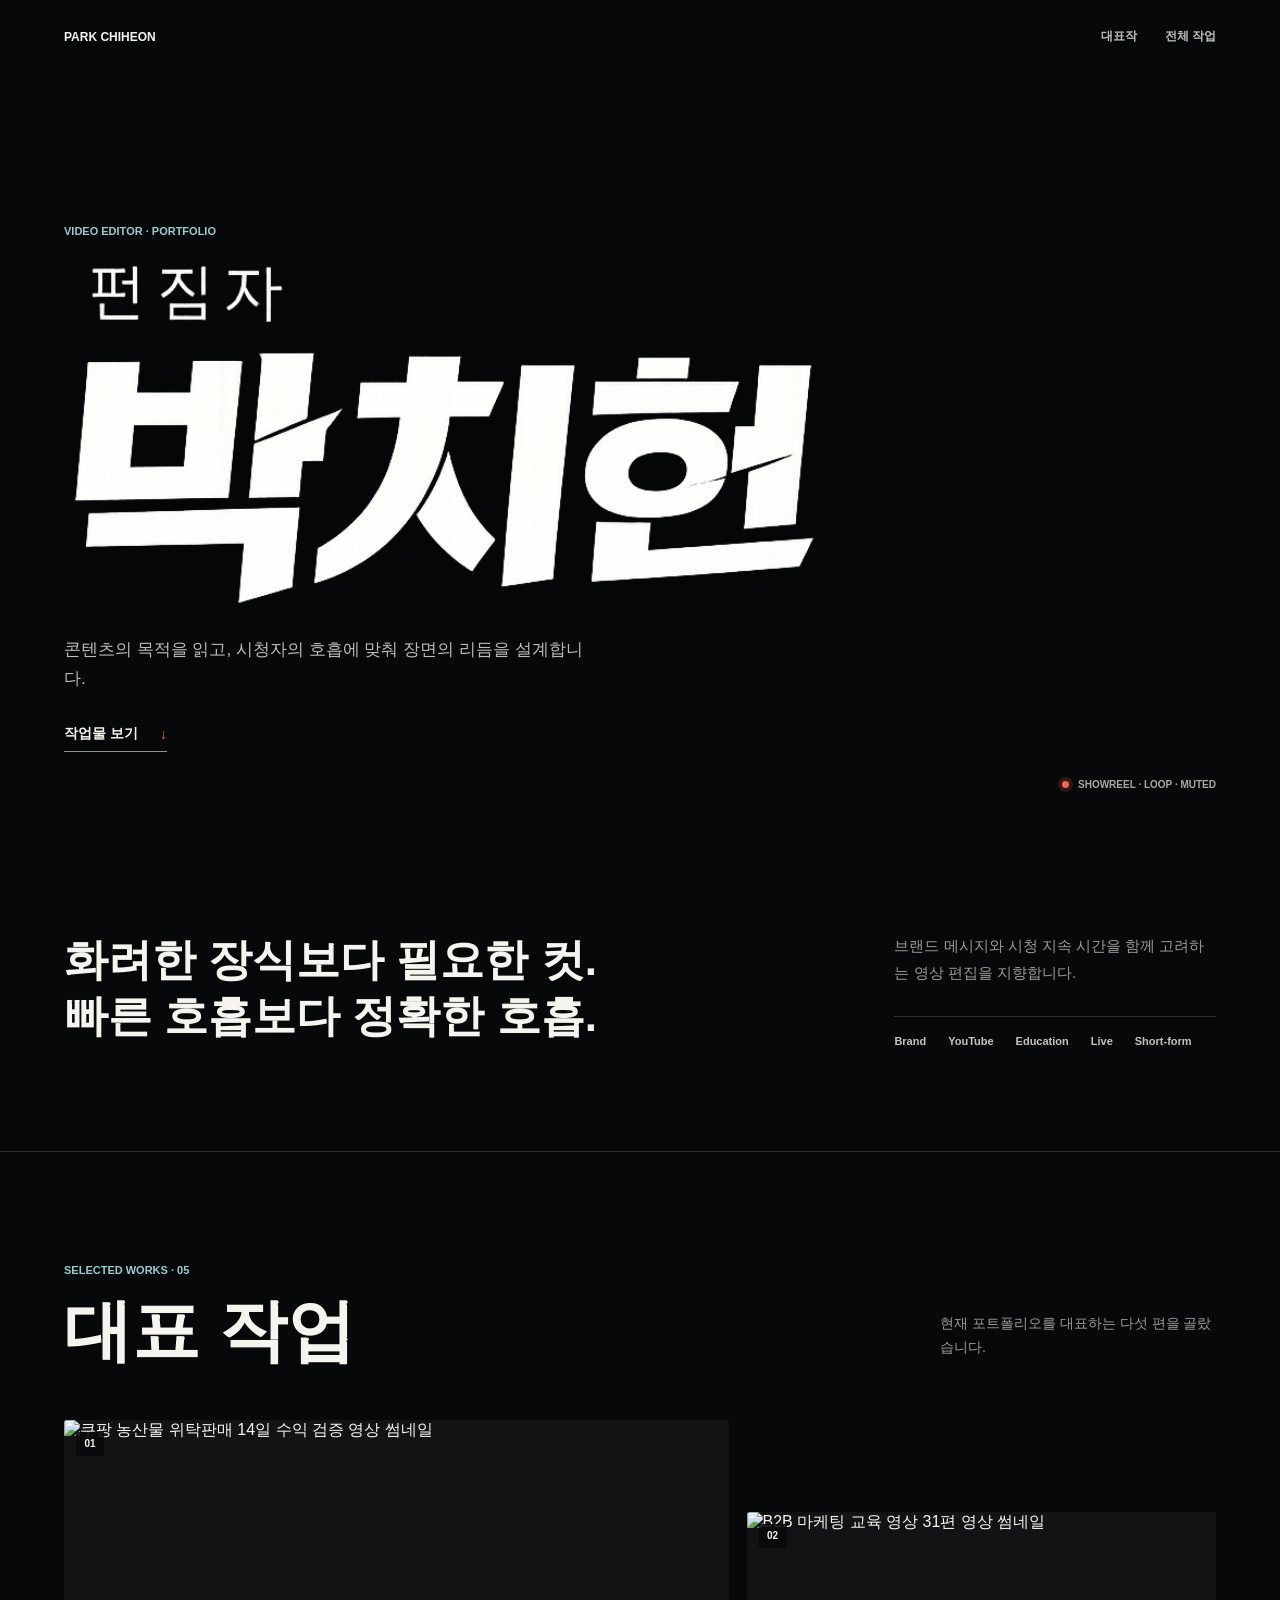
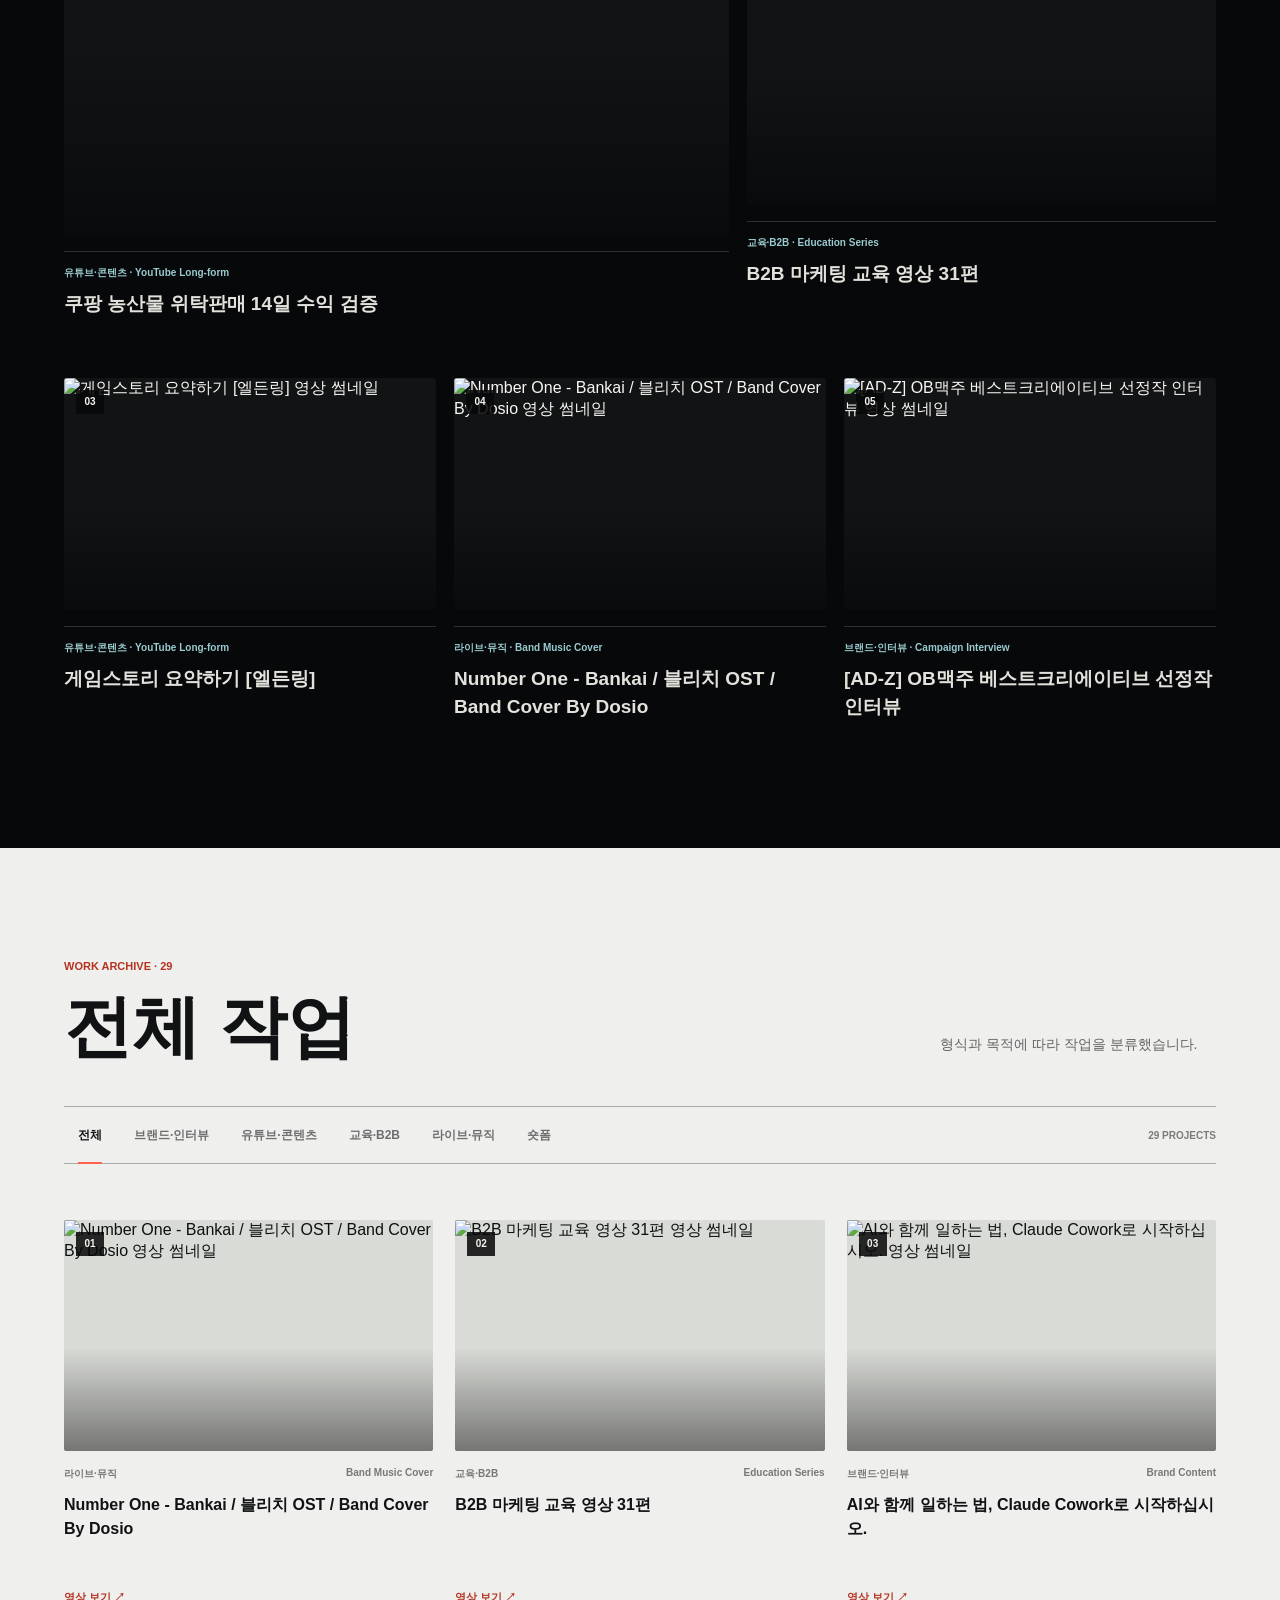
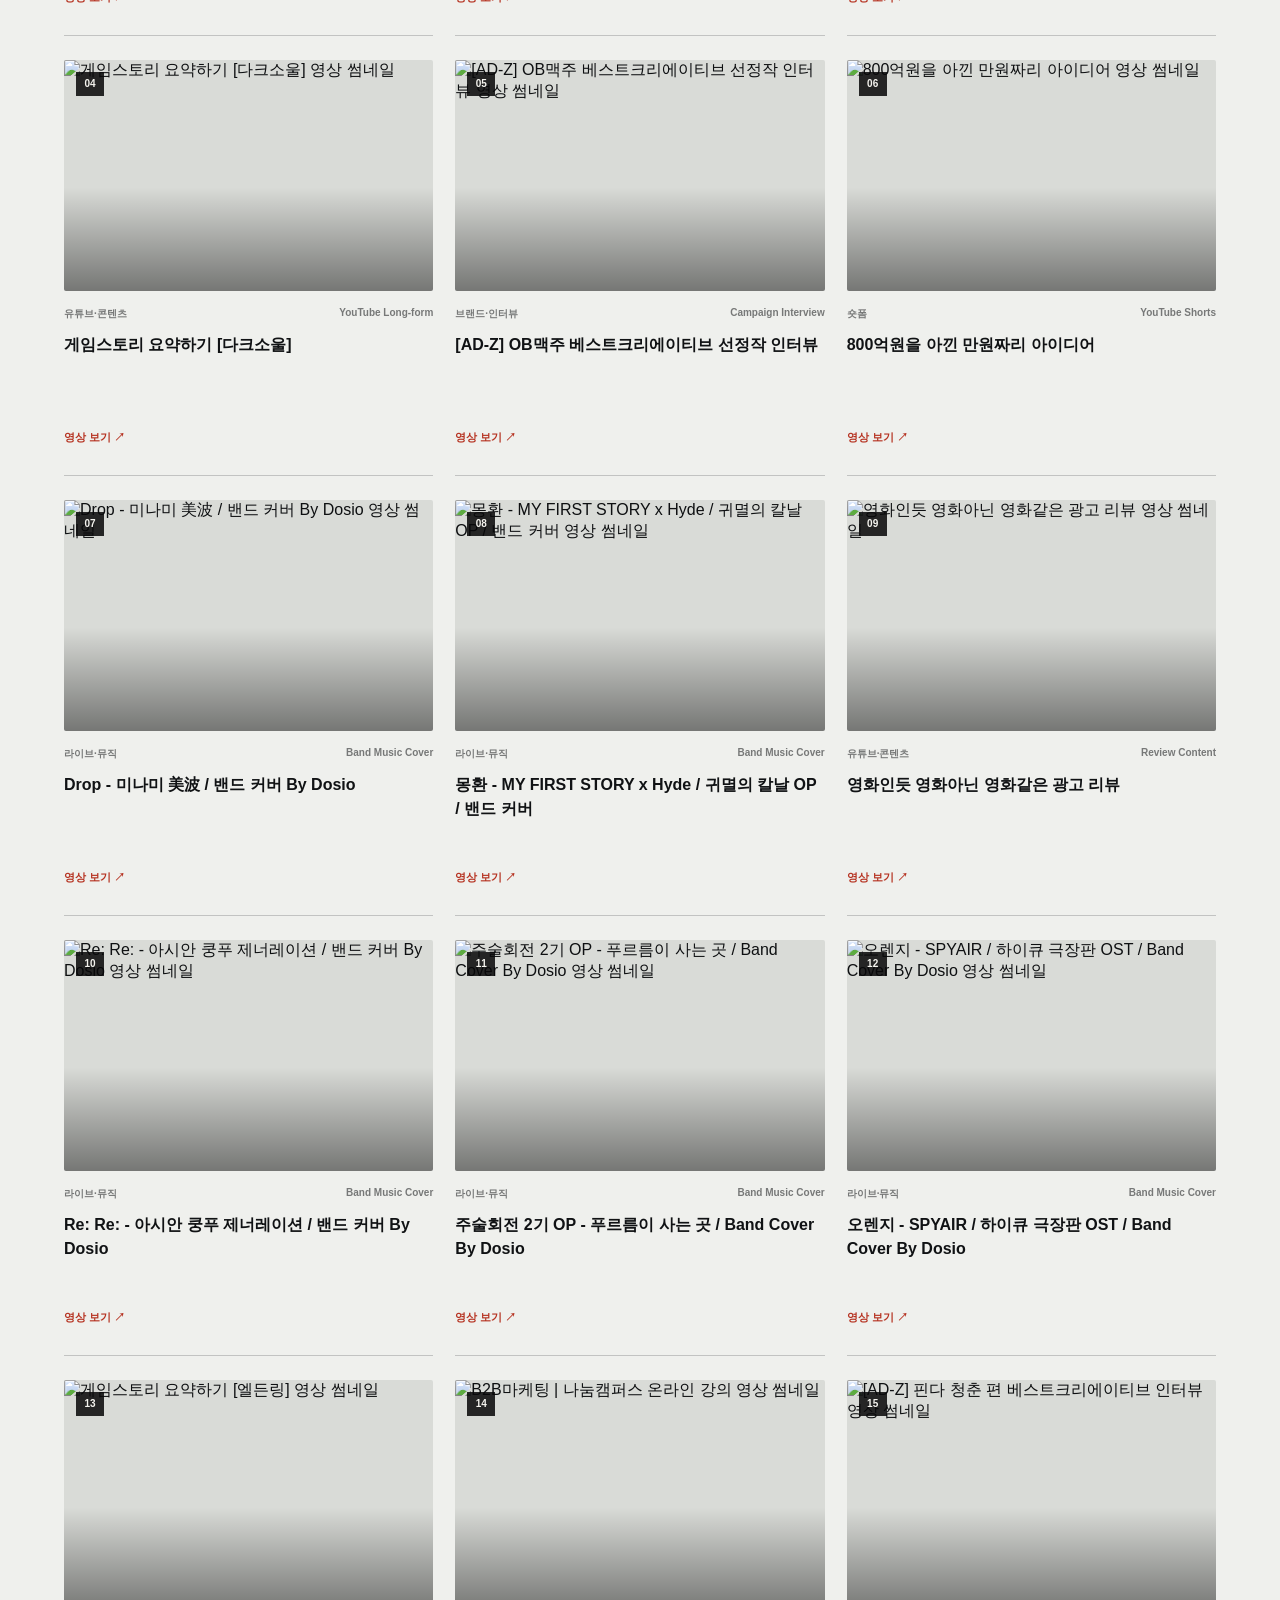
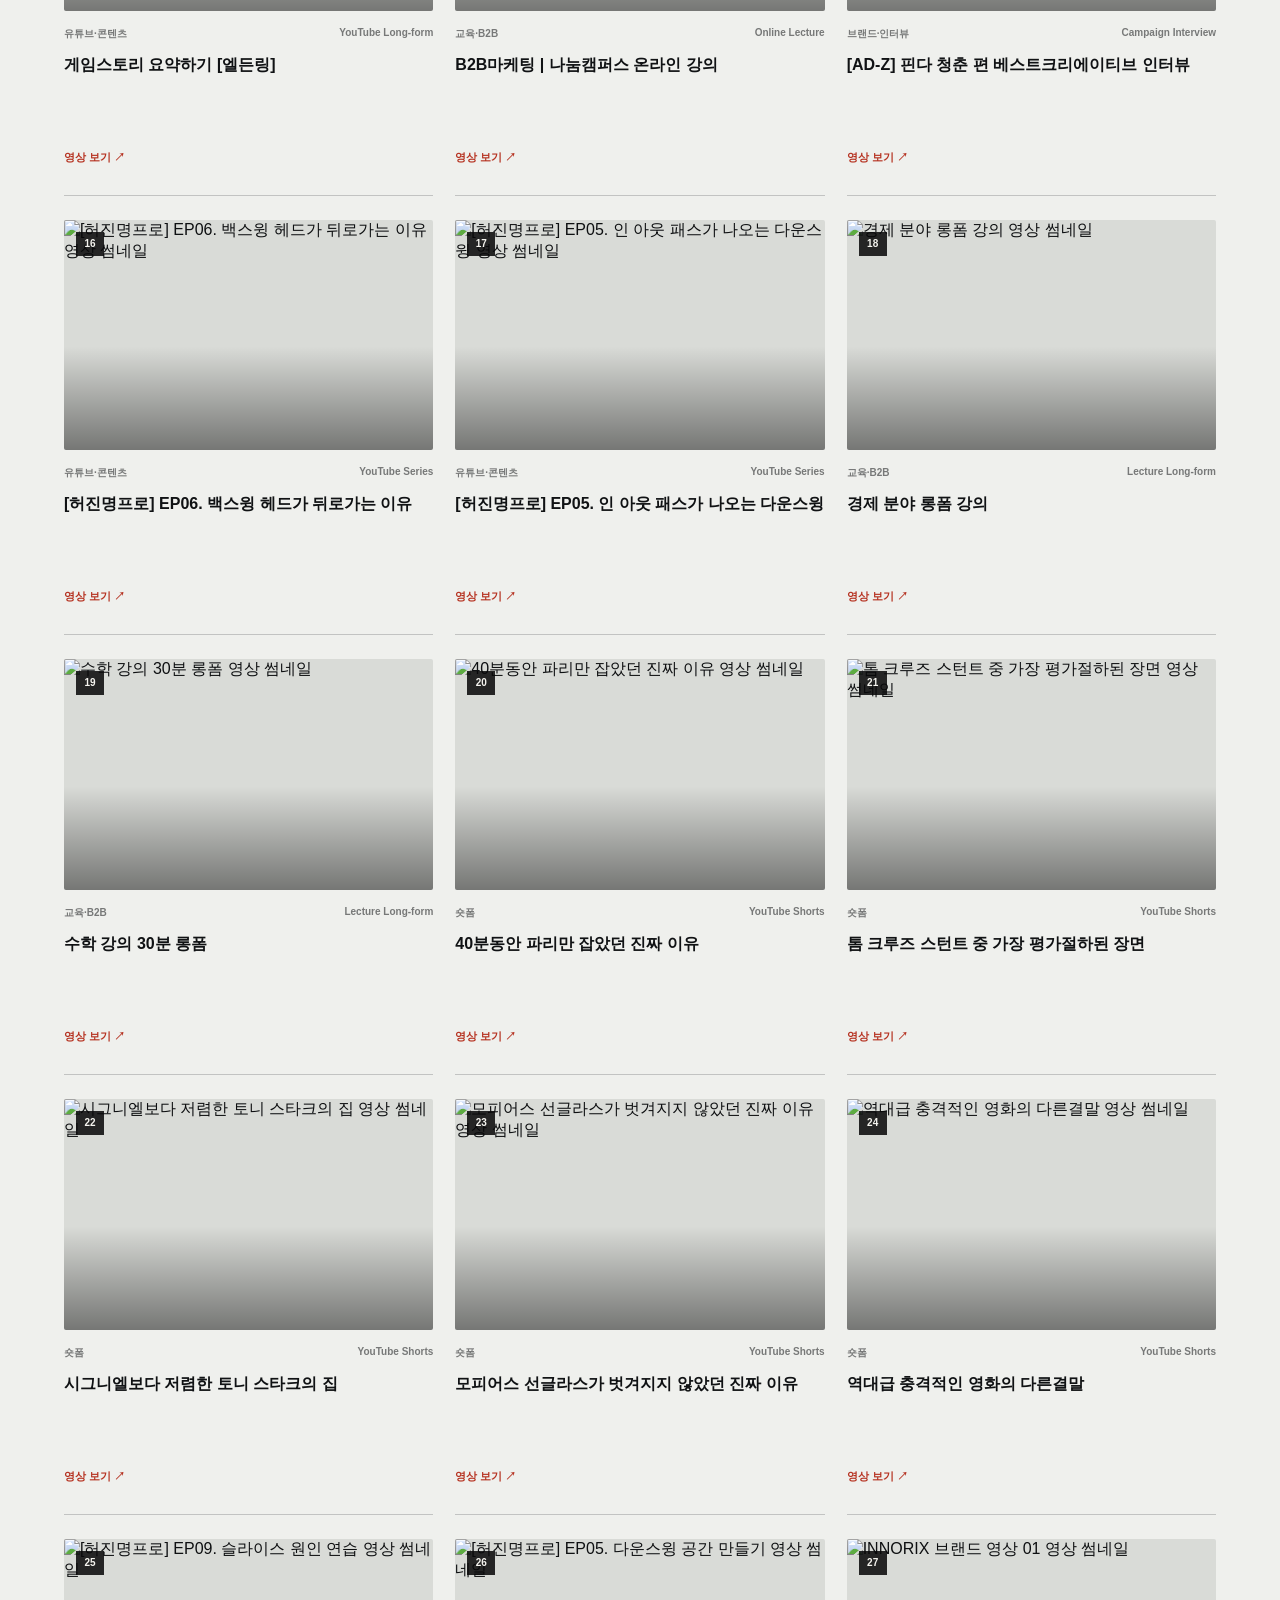
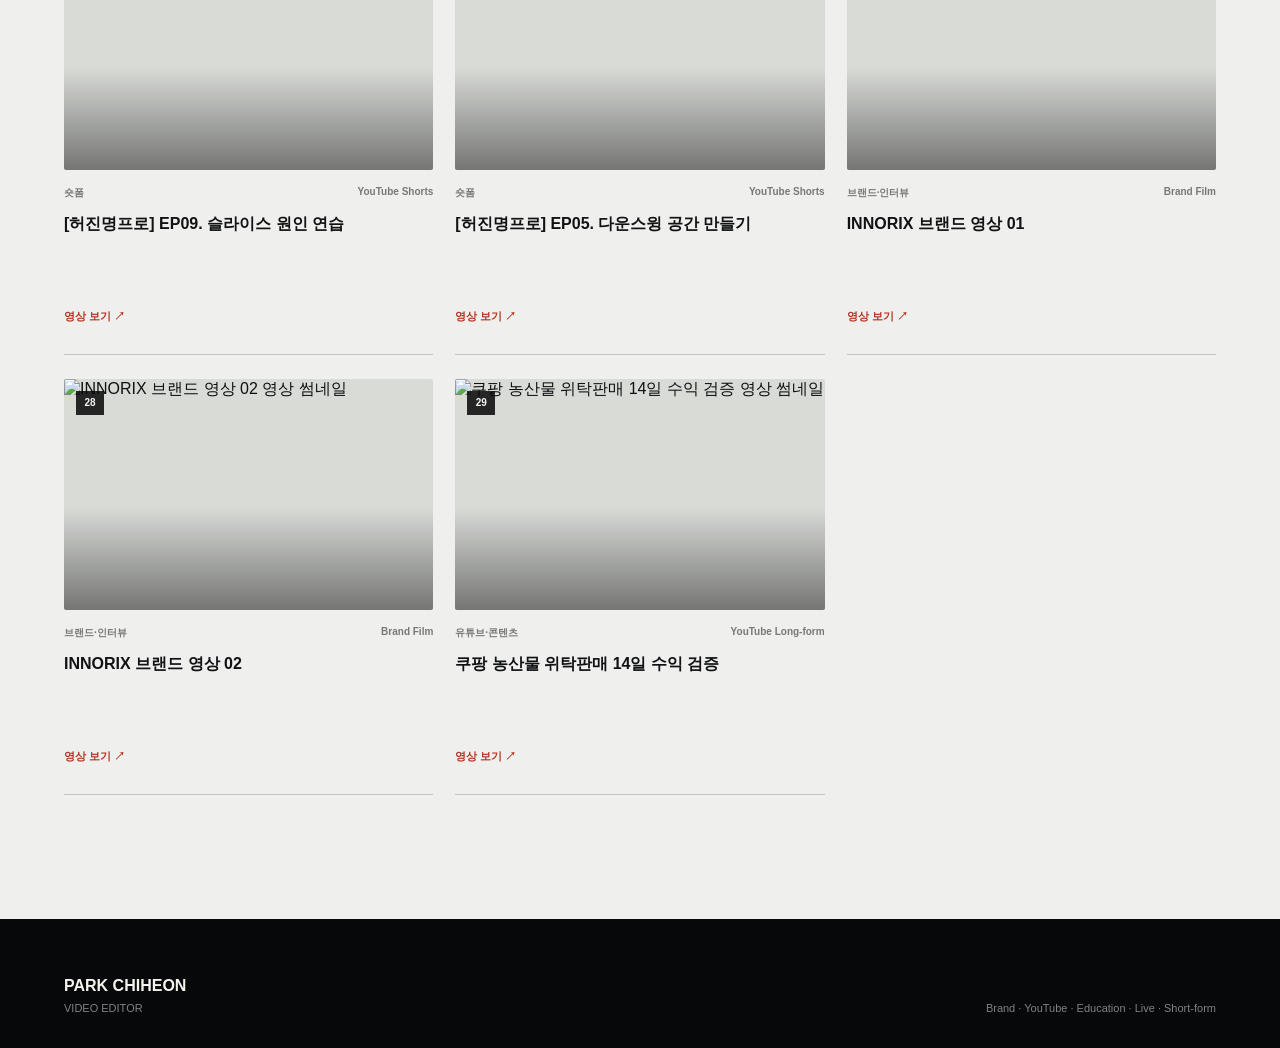
==== commit 1b32d622: "손글씨 타이포그래피를 첫 화면에 적용" ====
--- a/index.html
+++ b/index.html
@@ -1,7 +1,5 @@
 <!doctype html><html lang="ko"><head><meta charset="utf-8"><meta name="viewport" content="width=device-width,initial-scale=1"><title>박치헌 | 영상 편집 포트폴리오</title><meta name="description" content="편집자 박치헌의 영상 포트폴리오. 브랜드, 유튜브, 교육, 라이브, 숏폼 작업을 소개합니다."><meta property="og:title" content="박치헌 | 영상 편집 포트폴리오"><meta property="og:description" content="브랜드부터 유튜브, 교육, 라이브, 숏폼까지. 편집자 박치헌의 대표 작업을 만나보세요."><meta property="og:type" content="website"><meta property="og:image" content="og.png">
 <style>
-@import url("https://fonts.googleapis.com/css2?family=Gowun+Batang:wght@400;700&display=swap");
-
 :root {
   --background: #070809;
   --surface: #111315;
@@ -159,12 +157,36 @@
 }
 
 h1 {
-  font-family: "Gowun Batang", "Noto Serif KR", Batang, serif;
-  font-size: 104px;
-  font-weight: 700;
-  line-height: 1.02;
-  text-shadow: 0 3px 28px rgba(0, 0, 0, 0.32);
-  word-break: keep-all;
+  line-height: 1;
+  position: relative;
+}
+
+.heroTitleArt {
+  aspect-ratio: 699 / 327;
+  display: block;
+  overflow: hidden;
+  pointer-events: none;
+  position: relative;
+  width: min(760px, 76vw);
+}
+
+.heroTitleArt img {
+  filter: invert(1) sepia(0.08) saturate(0.35) brightness(1.05)
+    drop-shadow(0 4px 22px rgba(0, 0, 0, 0.38));
+  left: -52.93%;
+  max-width: none;
+  position: absolute;
+  top: -95.72%;
+  width: 219.74%;
+}
+
+.visuallyHidden {
+  clip-path: inset(50%);
+  height: 1px;
+  overflow: hidden;
+  position: absolute;
+  white-space: nowrap;
+  width: 1px;
 }
 
 .heroDescription {
@@ -764,7 +786,9 @@
 }
 </style></head><body><main><section class="hero" id="top" aria-label="박치헌 영상 포트폴리오 소개"><div class="showreel" aria-hidden="true">
 <video autoplay muted loop playsinline preload="metadata"><source src="https://res.cloudinary.com/dsihni53n/video/upload/c_limit,w_1920/q_auto:good/f_auto/%ED%8F%AC%ED%8F%B4_%EB%B0%B1_l0wech.mp4"></video>
-</div><div class="veil"></div><nav class="nav" aria-label="주요 메뉴"><a href="#top" class="brand" aria-label="페이지 맨 위로">PARK CHIHEON</a><div class="navLinks"><a href="#featured">대표작</a><a href="#work">전체 작업</a></div></nav><div class="heroCopy"><p class="eyebrow">VIDEO EDITOR · PORTFOLIO</p><h1>편집자<br>박치헌</h1><p class="heroDescription">콘텐츠의 목적을 읽고, 시청자의 호흡에 맞춰 장면의 리듬을 설계합니다.</p><a class="heroLink" href="#featured">작업물 보기 <span aria-hidden="true">↓</span></a></div><div class="reelStatus" aria-hidden="true"><span class="statusDot"></span> SHOWREEL · LOOP · MUTED</div></section><section class="statement" aria-label="편집 방향"><p class="statementLead">화려한 장식보다 필요한 컷.<br>빠른 호흡보다 정확한 호흡.</p><div class="statementSide"><p>브랜드 메시지와 시청 지속 시간을 함께 고려하는 영상 편집을 지향합니다.</p><div class="capabilities" aria-label="작업 분야"><span>Brand</span><span>YouTube</span><span>Education</span><span>Live</span><span>Short-form</span></div></div></section><section class="featured" id="featured" aria-labelledby="featured-title"><div class="sectionHead"><div><p class="eyebrow">SELECTED WORKS · 05</p><h2 id="featured-title">대표 작업</h2></div>
+</div><div class="veil"></div><nav class="nav" aria-label="주요 메뉴"><a href="#top" class="brand" aria-label="페이지 맨 위로">PARK CHIHEON</a><div class="navLinks"><a href="#featured">대표작</a><a href="#work">전체 작업</a></div></nav><div class="heroCopy"><p class="eyebrow">VIDEO EDITOR · PORTFOLIO</p>
+<h1 class="heroTitle"><span class="visuallyHidden">편집자 박치헌</span><span class="heroTitleArt" aria-hidden="true"><img src="hero-title.png" alt=""></span></h1>
+<p class="heroDescription">콘텐츠의 목적을 읽고, 시청자의 호흡에 맞춰 장면의 리듬을 설계합니다.</p><a class="heroLink" href="#featured">작업물 보기 <span aria-hidden="true">↓</span></a></div><div class="reelStatus" aria-hidden="true"><span class="statusDot"></span> SHOWREEL · LOOP · MUTED</div></section><section class="statement" aria-label="편집 방향"><p class="statementLead">화려한 장식보다 필요한 컷.<br>빠른 호흡보다 정확한 호흡.</p><div class="statementSide"><p>브랜드 메시지와 시청 지속 시간을 함께 고려하는 영상 편집을 지향합니다.</p><div class="capabilities" aria-label="작업 분야"><span>Brand</span><span>YouTube</span><span>Education</span><span>Live</span><span>Short-form</span></div></div></section><section class="featured" id="featured" aria-labelledby="featured-title"><div class="sectionHead"><div><p class="eyebrow">SELECTED WORKS · 05</p><h2 id="featured-title">대표 작업</h2></div>
 <p class="sectionNote">현재 포트폴리오를 대표하는 다섯 편을 골랐습니다.</p>
 </div><div class="featuredGrid">
 <a class="feature feature-1" href="https://youtu.be/dJKt6cc0_cs" target="_blank" rel="noreferrer"><span class="featureMedia"><img src="https://i.ytimg.com/vi/dJKt6cc0_cs/maxresdefault.jpg" onerror="this.onerror=null;this.src='https://i.ytimg.com/vi/dJKt6cc0_cs/hqdefault.jpg'" alt="쿠팡 농산물 위탁판매 14일 수익 검증 영상 썸네일" loading="eager"><span class="featureIndex">01</span><span class="watchLabel">PLAY ↗</span></span><span class="featureMeta"><span>유튜브·콘텐츠 · YouTube Long-form</span><strong>쿠팡 농산물 위탁판매 14일 수익 검증</strong></span></a>
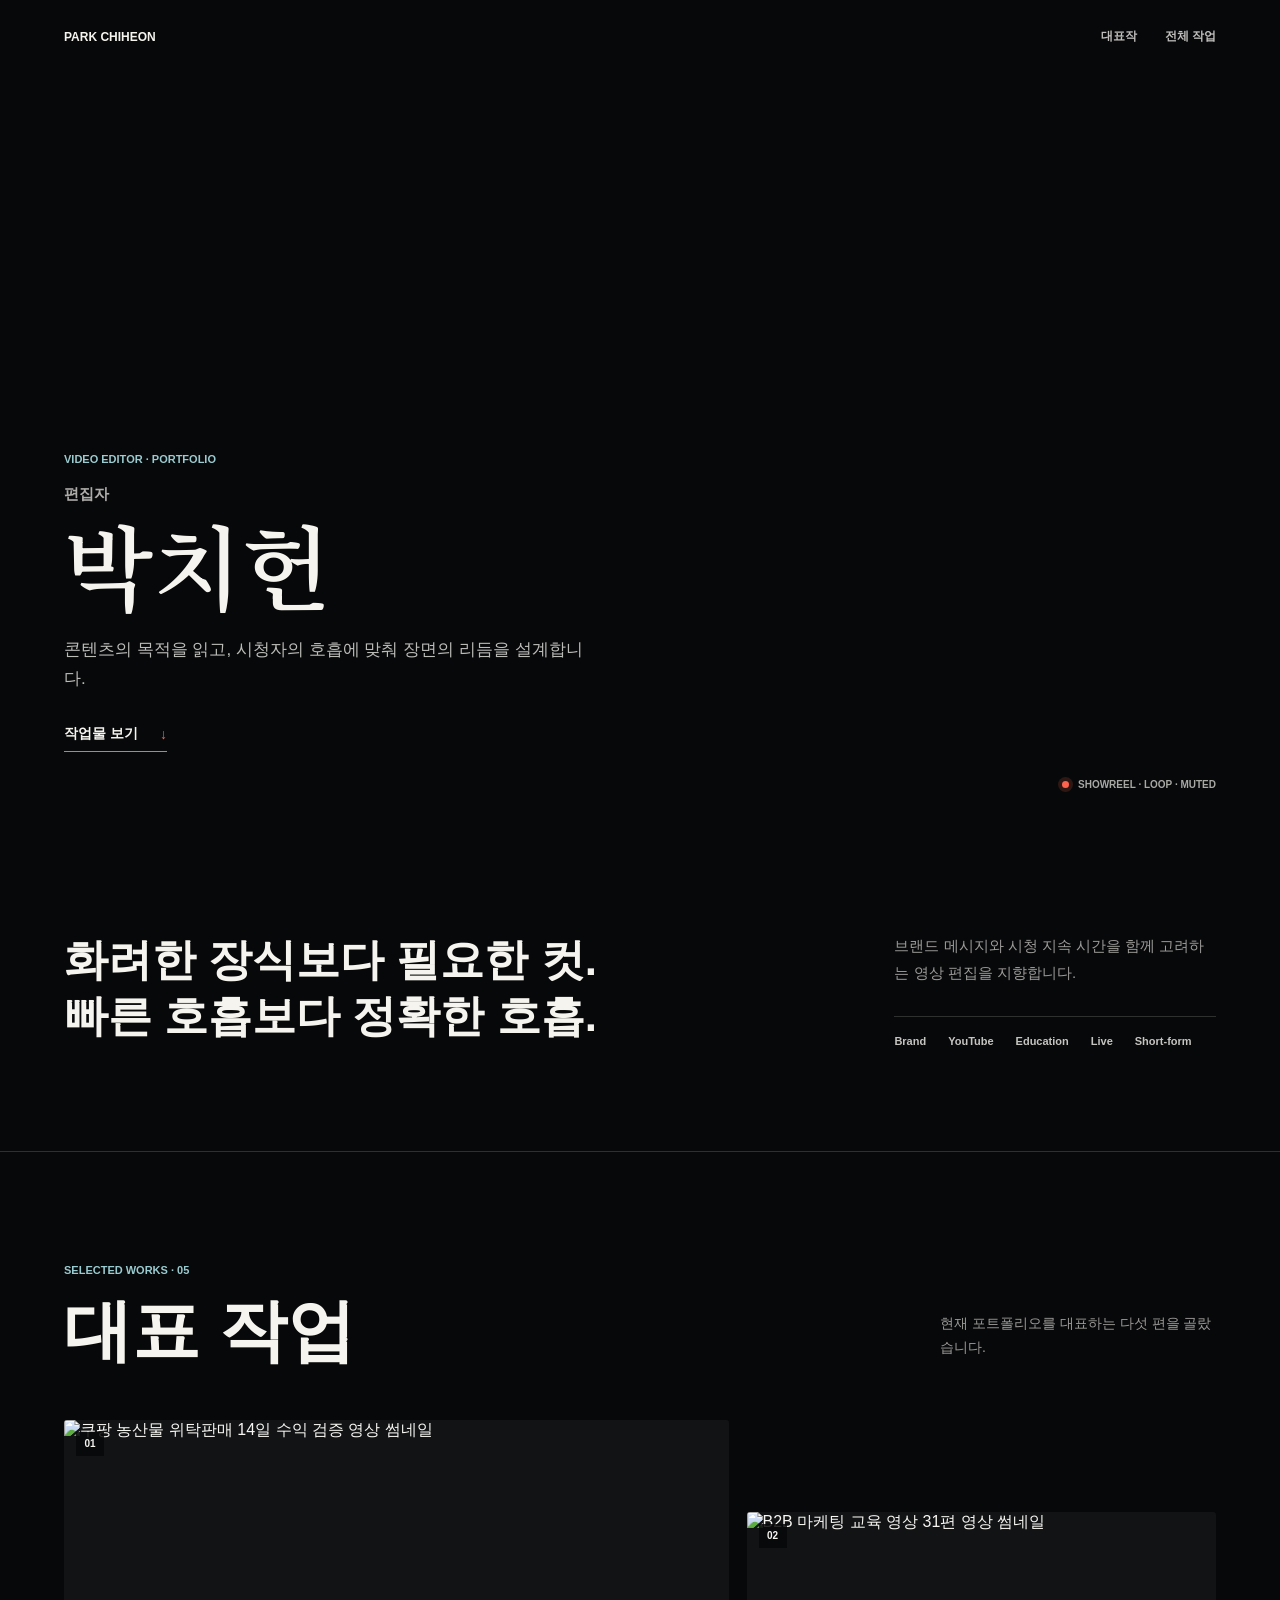
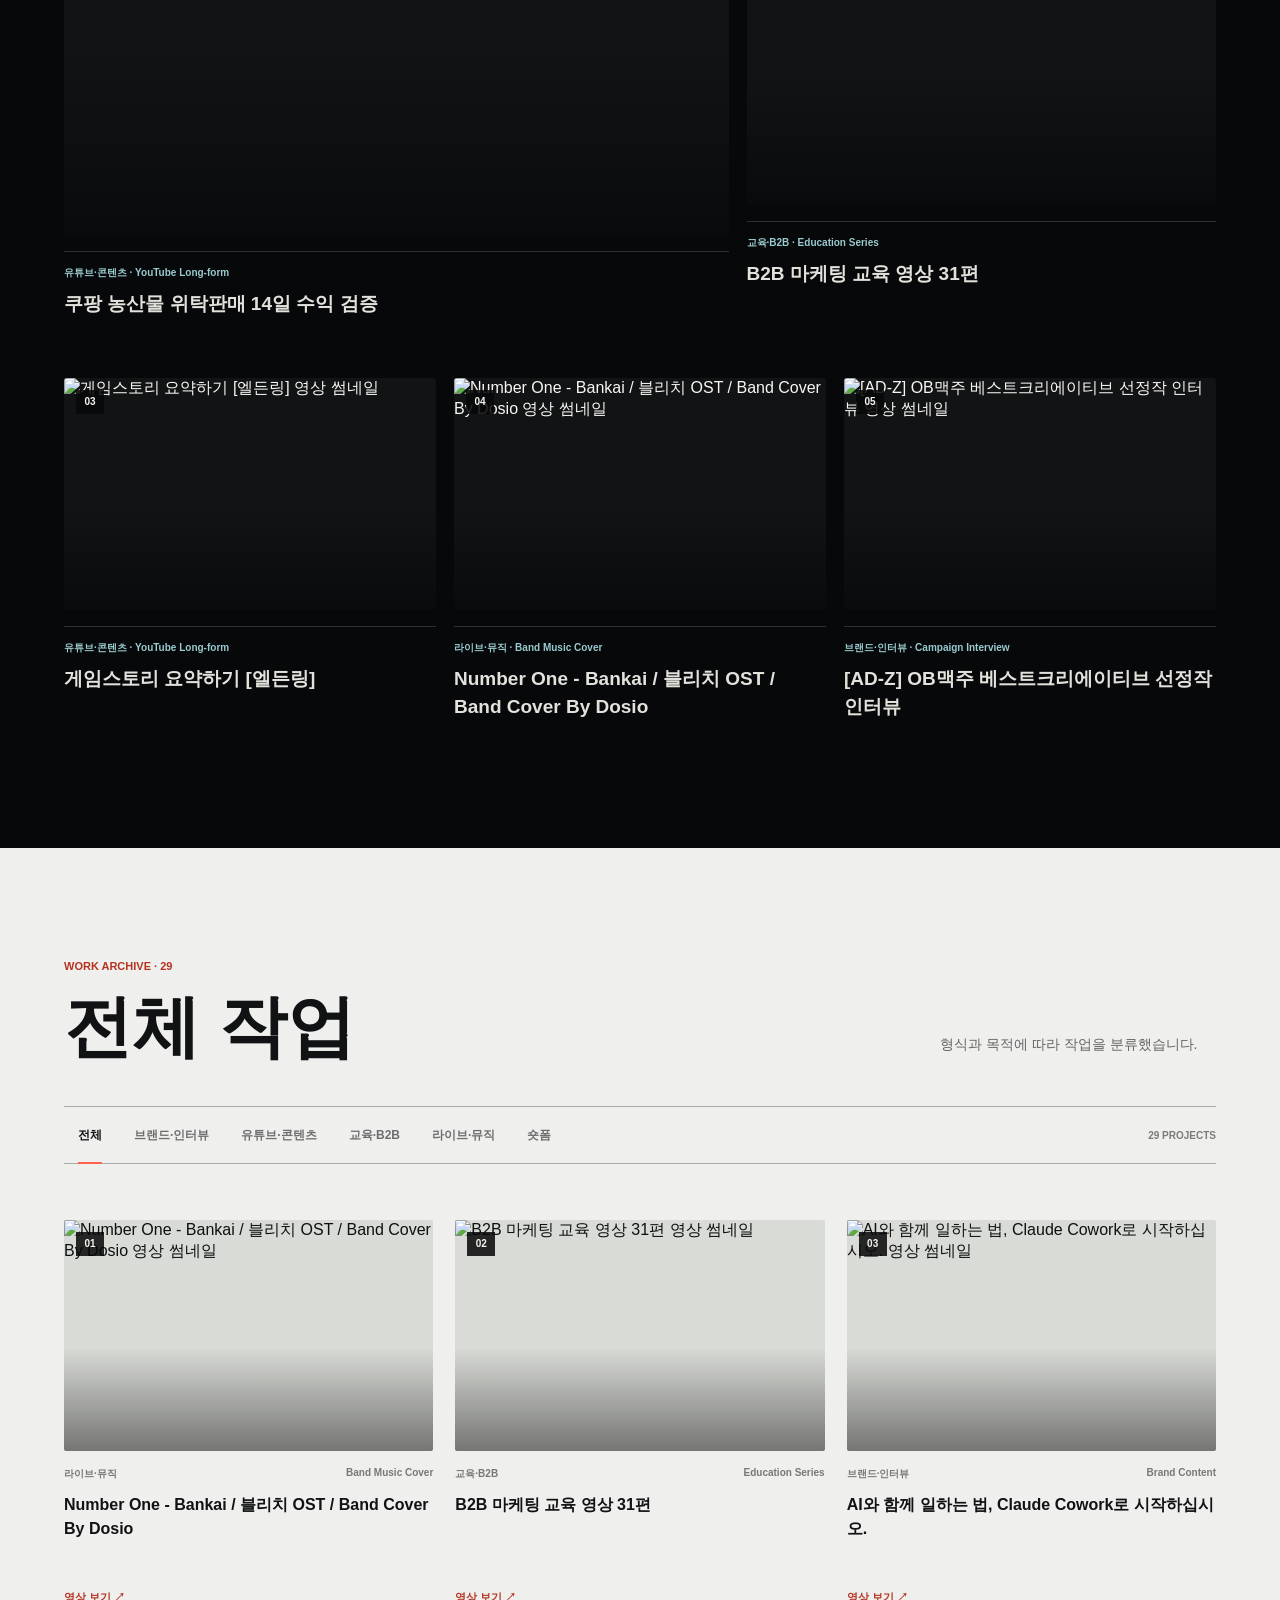
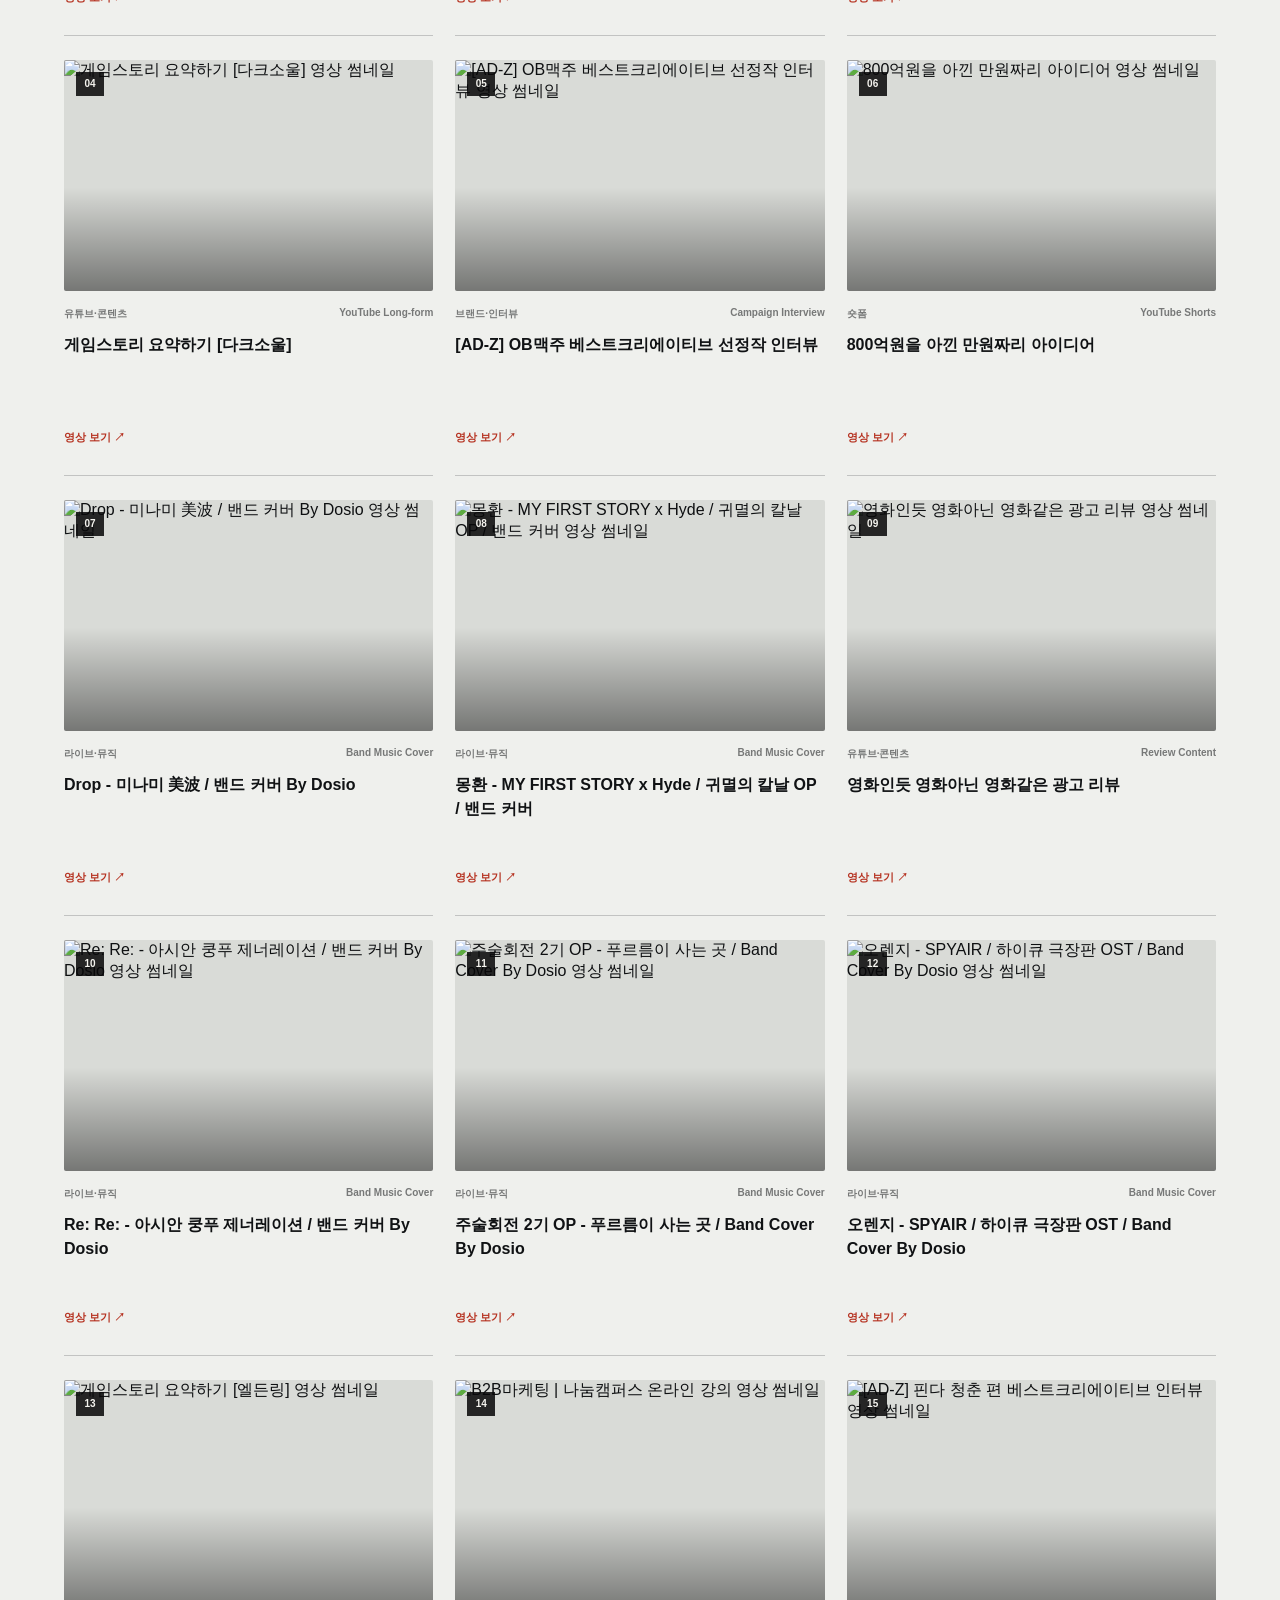
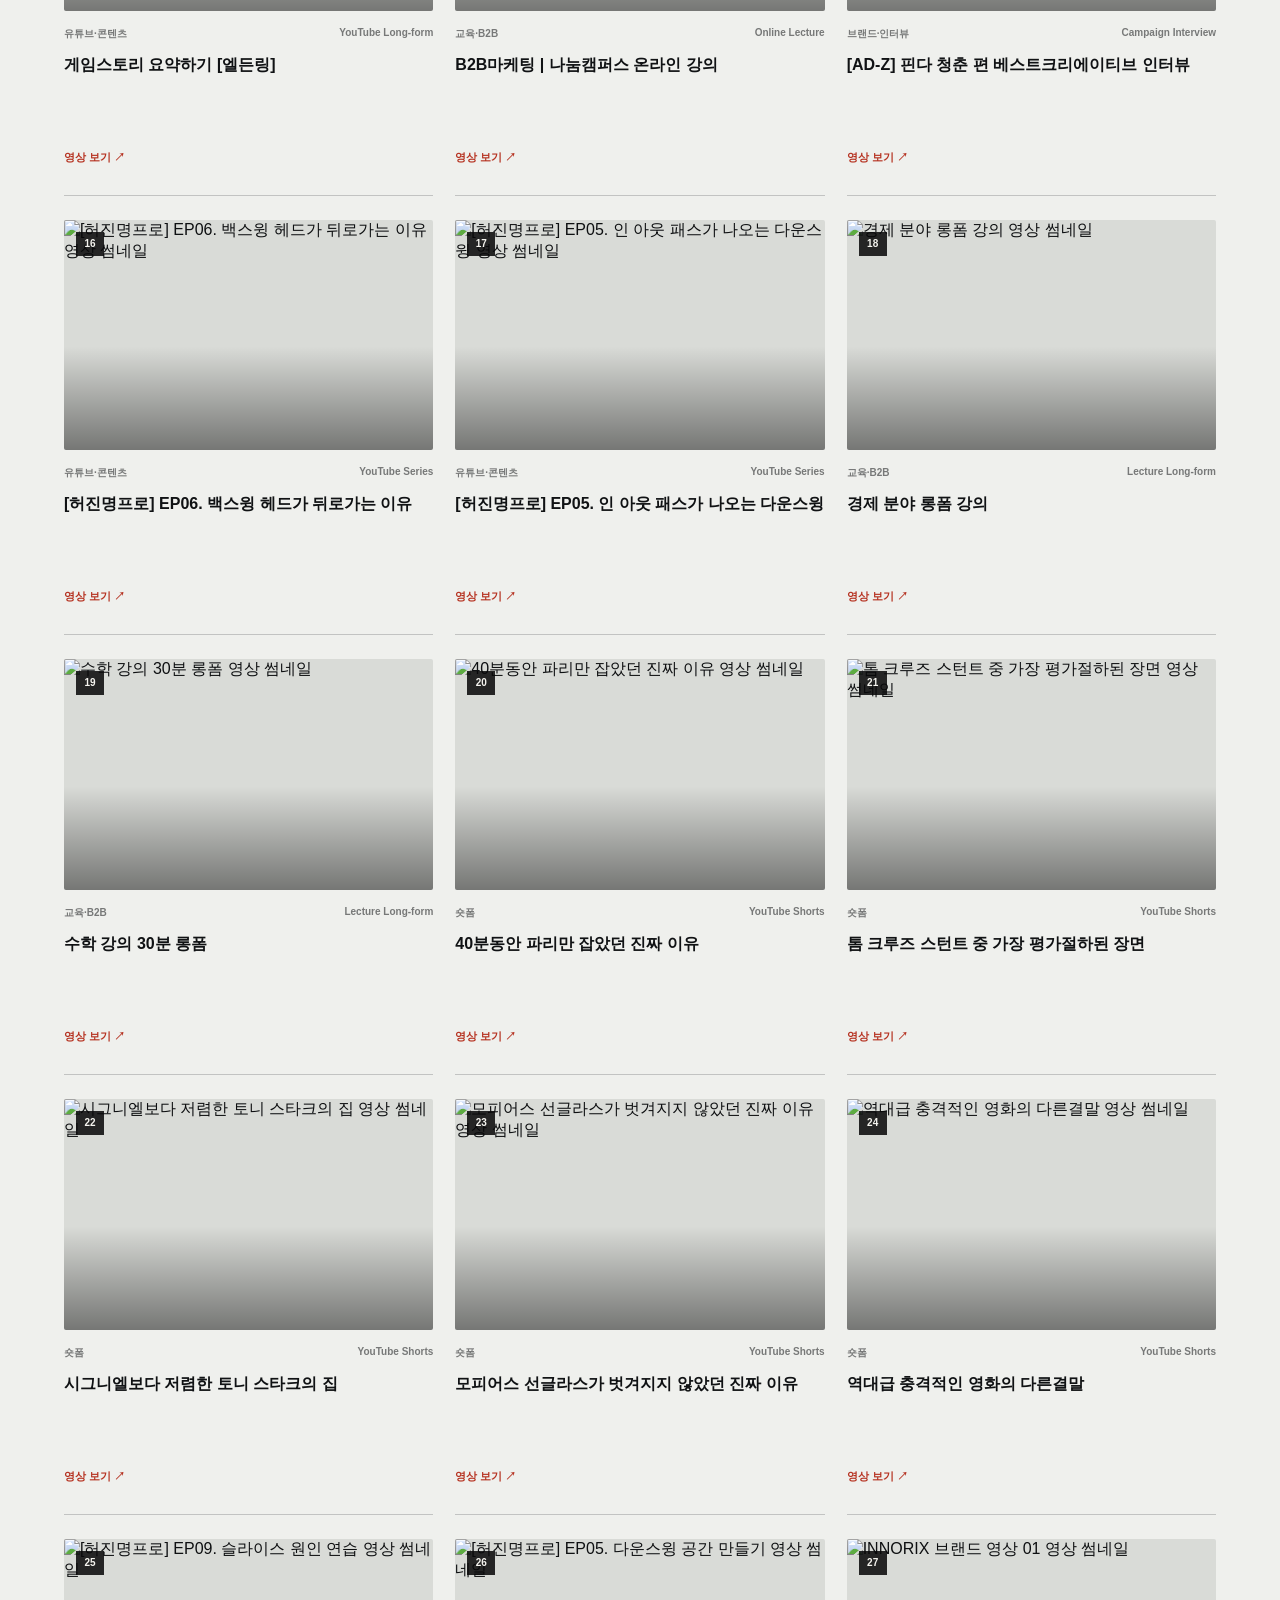
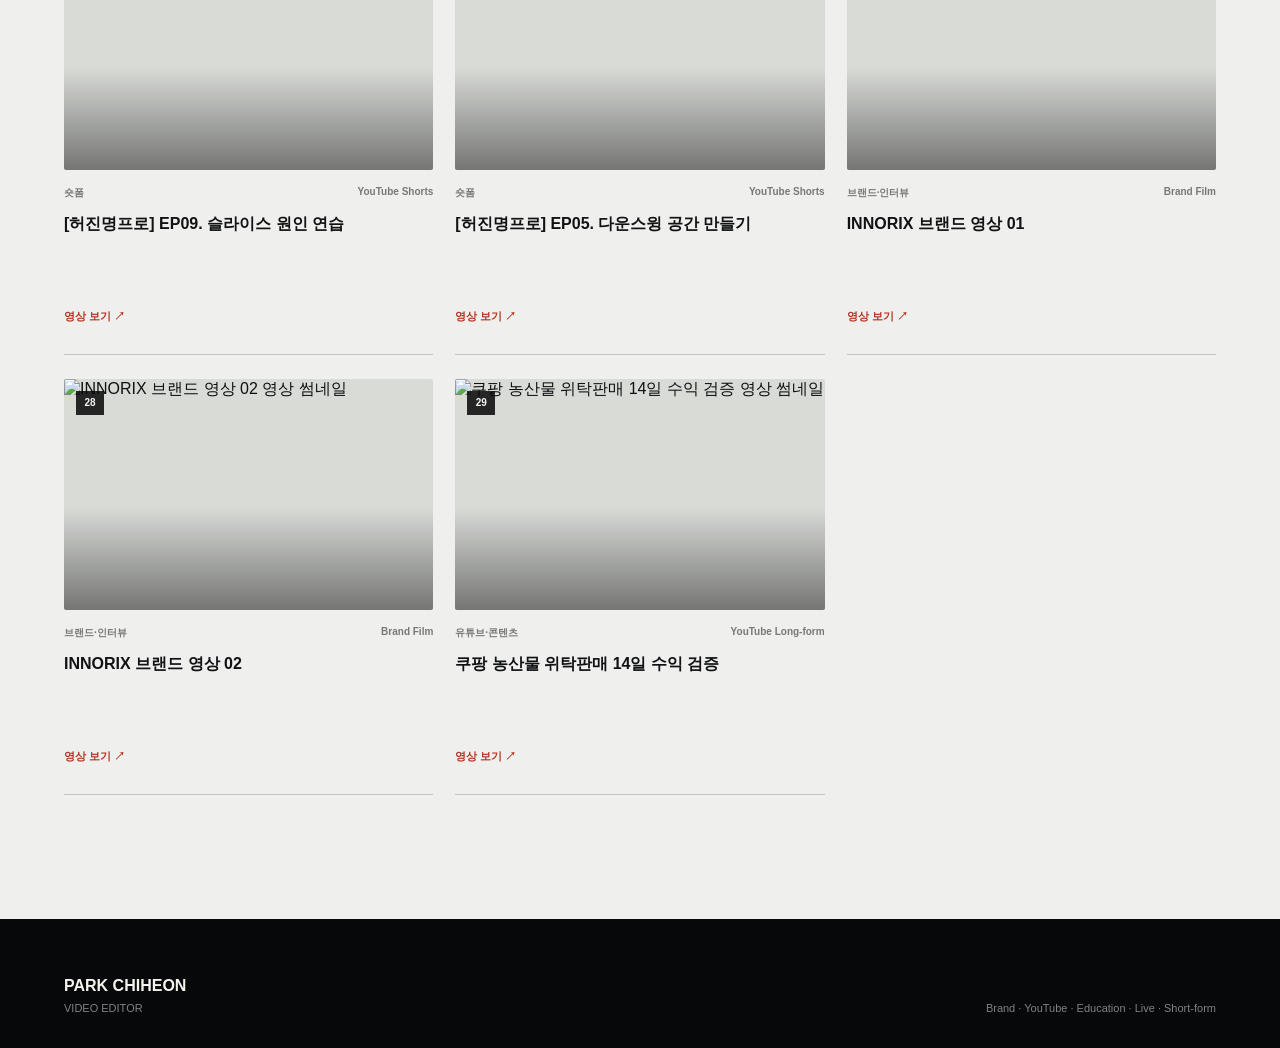
==== commit 2b39cab1: "첫 화면 타이포그래피를 포멀하게 정리" ====
--- a/index.html
+++ b/index.html
@@ -1,5 +1,7 @@
 <!doctype html><html lang="ko"><head><meta charset="utf-8"><meta name="viewport" content="width=device-width,initial-scale=1"><title>박치헌 | 영상 편집 포트폴리오</title><meta name="description" content="편집자 박치헌의 영상 포트폴리오. 브랜드, 유튜브, 교육, 라이브, 숏폼 작업을 소개합니다."><meta property="og:title" content="박치헌 | 영상 편집 포트폴리오"><meta property="og:description" content="브랜드부터 유튜브, 교육, 라이브, 숏폼까지. 편집자 박치헌의 대표 작업을 만나보세요."><meta property="og:type" content="website"><meta property="og:image" content="og.png">
 <style>
+@import url("https://fonts.googleapis.com/css2?family=Noto+Serif+KR:wght@500;600&display=swap");
+
 :root {
   --background: #070809;
   --surface: #111315;
@@ -158,35 +160,28 @@
 
 h1 {
   line-height: 1;
-  position: relative;
-}
-
-.heroTitleArt {
-  aspect-ratio: 699 / 327;
-  display: block;
-  overflow: hidden;
-  pointer-events: none;
-  position: relative;
-  width: min(760px, 76vw);
-}
-
-.heroTitleArt img {
-  filter: invert(1) sepia(0.08) saturate(0.35) brightness(1.05)
-    drop-shadow(0 4px 22px rgba(0, 0, 0, 0.38));
-  left: -52.93%;
-  max-width: none;
-  position: absolute;
-  top: -95.72%;
-  width: 219.74%;
-}
-
-.visuallyHidden {
-  clip-path: inset(50%);
-  height: 1px;
-  overflow: hidden;
-  position: absolute;
-  white-space: nowrap;
-  width: 1px;
+}
+
+.heroTitle {
+  display: flex;
+  flex-direction: column;
+  gap: 12px;
+}
+
+.heroRole {
+  color: rgba(245, 244, 239, 0.7);
+  font-size: 15px;
+  font-weight: 650;
+  line-height: 1.2;
+}
+
+.heroName {
+  color: var(--foreground);
+  font-family: "Noto Serif KR", "Nanum Myeongjo", Batang, serif;
+  font-size: 92px;
+  font-weight: 600;
+  line-height: 1.06;
+  text-rendering: optimizeLegibility;
 }
 
 .heroDescription {
@@ -587,8 +582,8 @@
     right: 38px;
   }
 
-  h1 {
-    font-size: 84px;
+  .heroName {
+    font-size: 78px;
   }
 
   .statementLead {
@@ -605,8 +600,8 @@
     min-height: 90svh;
   }
 
-  h1 {
-    font-size: 72px;
+  .heroName {
+    font-size: 64px;
   }
 
   h2 {
@@ -703,8 +698,8 @@
       );
   }
 
-  h1 {
-    font-size: 58px;
+  .heroName {
+    font-size: 50px;
   }
 
   .heroDescription {
@@ -787,7 +782,7 @@
 </style></head><body><main><section class="hero" id="top" aria-label="박치헌 영상 포트폴리오 소개"><div class="showreel" aria-hidden="true">
 <video autoplay muted loop playsinline preload="metadata"><source src="https://res.cloudinary.com/dsihni53n/video/upload/c_limit,w_1920/q_auto:good/f_auto/%ED%8F%AC%ED%8F%B4_%EB%B0%B1_l0wech.mp4"></video>
 </div><div class="veil"></div><nav class="nav" aria-label="주요 메뉴"><a href="#top" class="brand" aria-label="페이지 맨 위로">PARK CHIHEON</a><div class="navLinks"><a href="#featured">대표작</a><a href="#work">전체 작업</a></div></nav><div class="heroCopy"><p class="eyebrow">VIDEO EDITOR · PORTFOLIO</p>
-<h1 class="heroTitle"><span class="visuallyHidden">편집자 박치헌</span><span class="heroTitleArt" aria-hidden="true"><img src="hero-title.png" alt=""></span></h1>
+<h1 class="heroTitle"><span class="heroRole">편집자</span><span class="heroName">박치헌</span></h1>
 <p class="heroDescription">콘텐츠의 목적을 읽고, 시청자의 호흡에 맞춰 장면의 리듬을 설계합니다.</p><a class="heroLink" href="#featured">작업물 보기 <span aria-hidden="true">↓</span></a></div><div class="reelStatus" aria-hidden="true"><span class="statusDot"></span> SHOWREEL · LOOP · MUTED</div></section><section class="statement" aria-label="편집 방향"><p class="statementLead">화려한 장식보다 필요한 컷.<br>빠른 호흡보다 정확한 호흡.</p><div class="statementSide"><p>브랜드 메시지와 시청 지속 시간을 함께 고려하는 영상 편집을 지향합니다.</p><div class="capabilities" aria-label="작업 분야"><span>Brand</span><span>YouTube</span><span>Education</span><span>Live</span><span>Short-form</span></div></div></section><section class="featured" id="featured" aria-labelledby="featured-title"><div class="sectionHead"><div><p class="eyebrow">SELECTED WORKS · 05</p><h2 id="featured-title">대표 작업</h2></div>
 <p class="sectionNote">현재 포트폴리오를 대표하는 다섯 편을 골랐습니다.</p>
 </div><div class="featuredGrid">
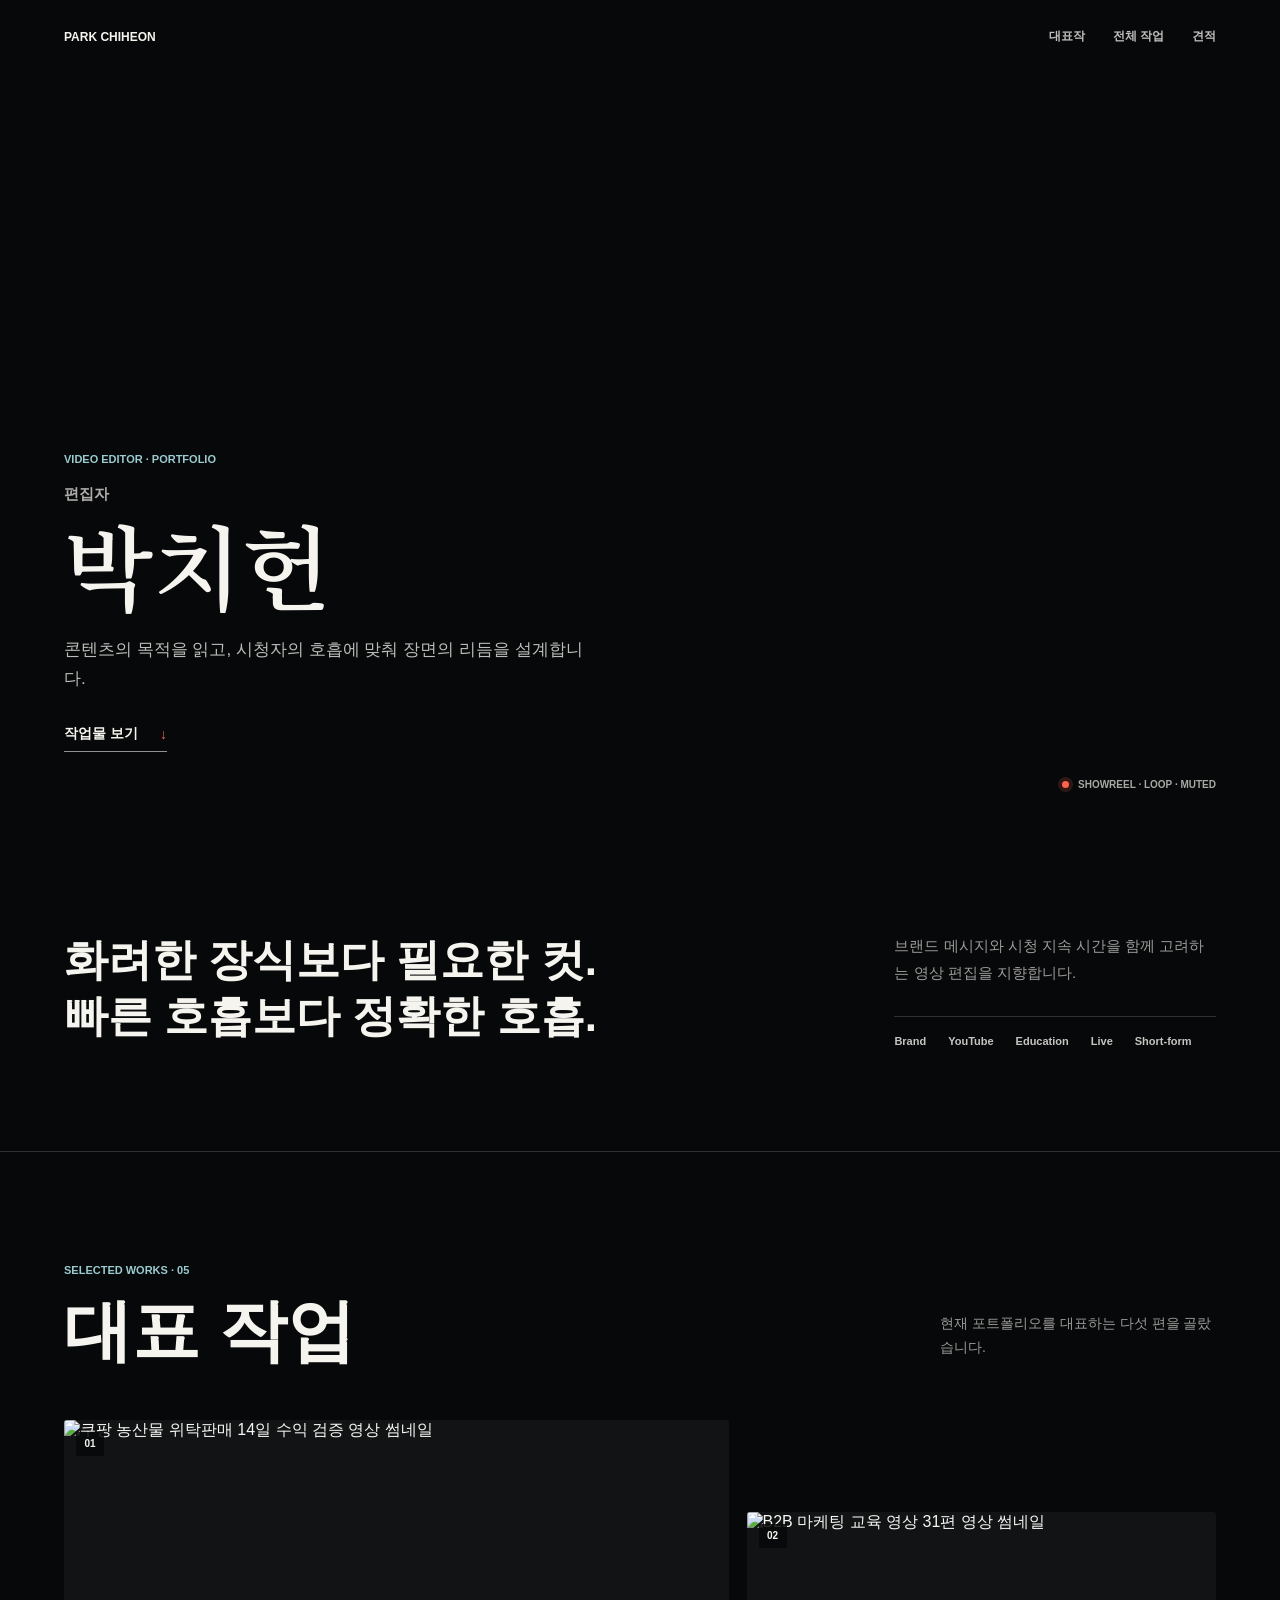
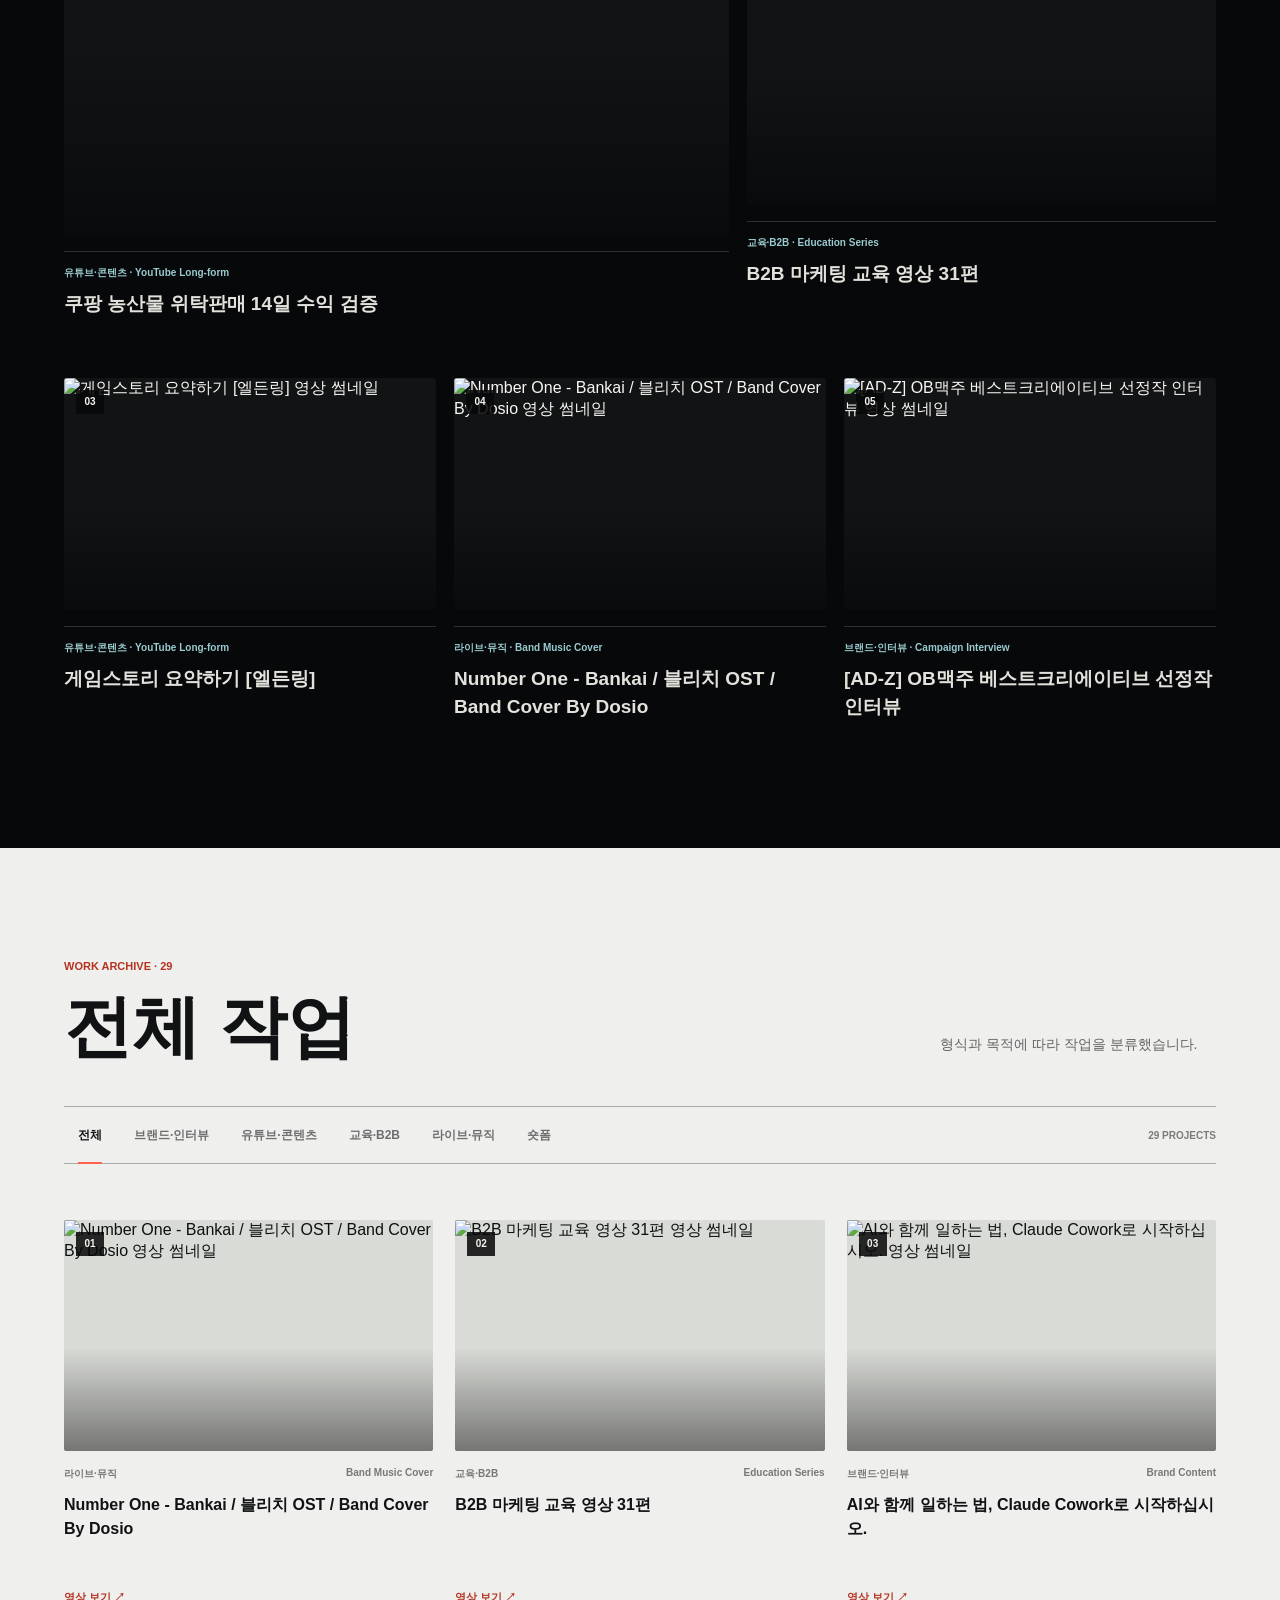
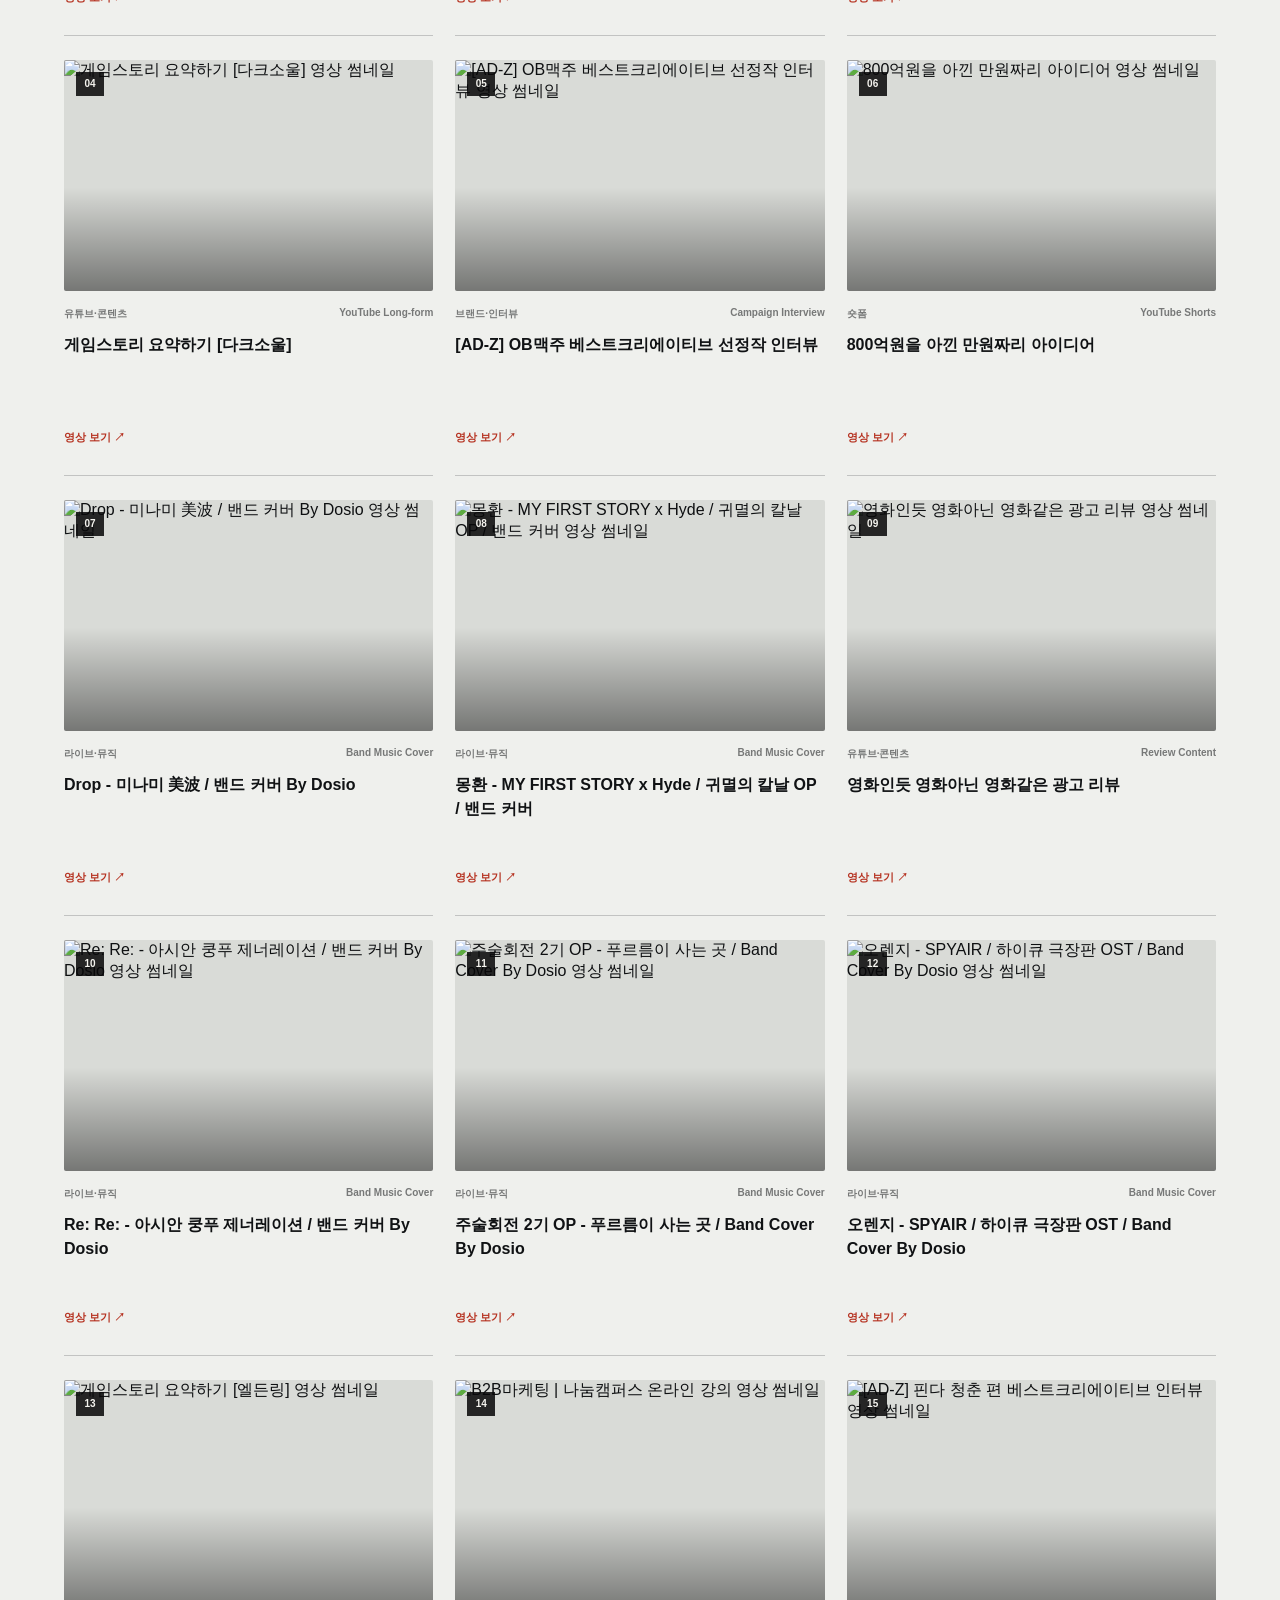
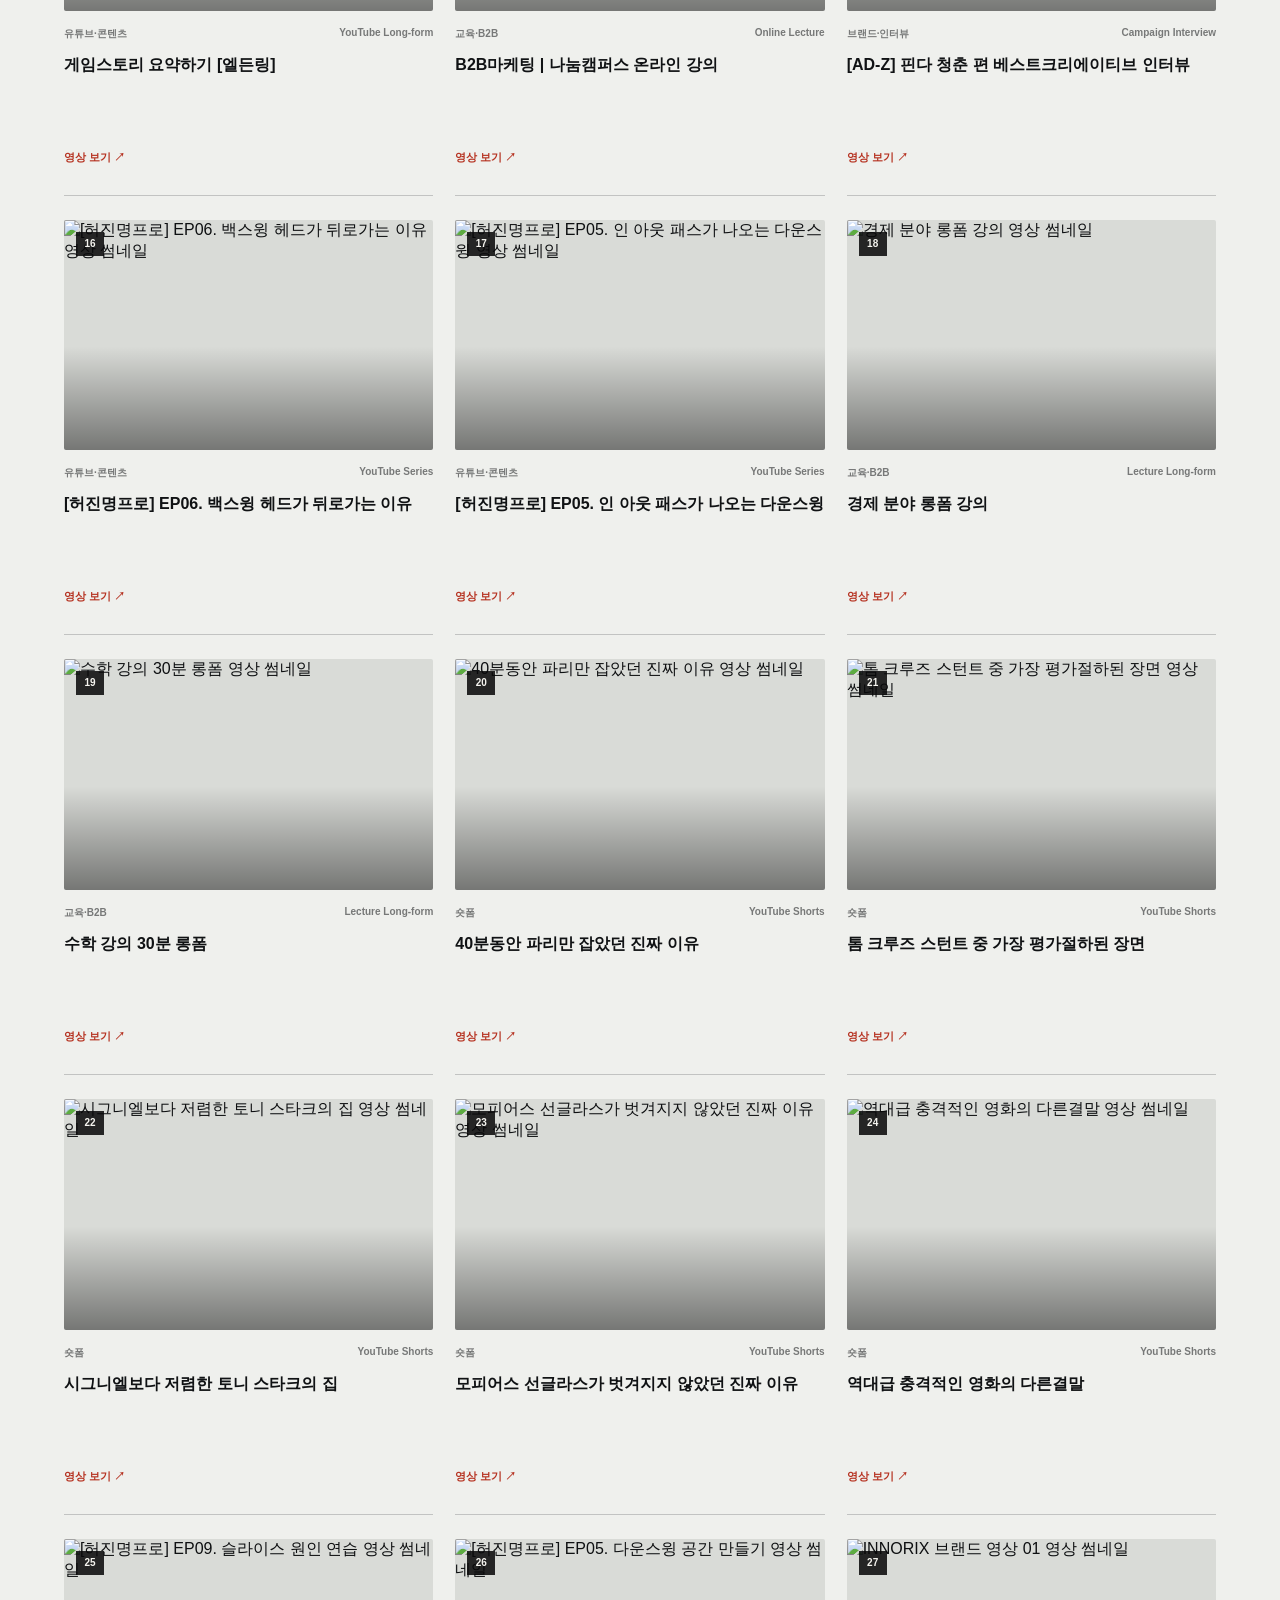
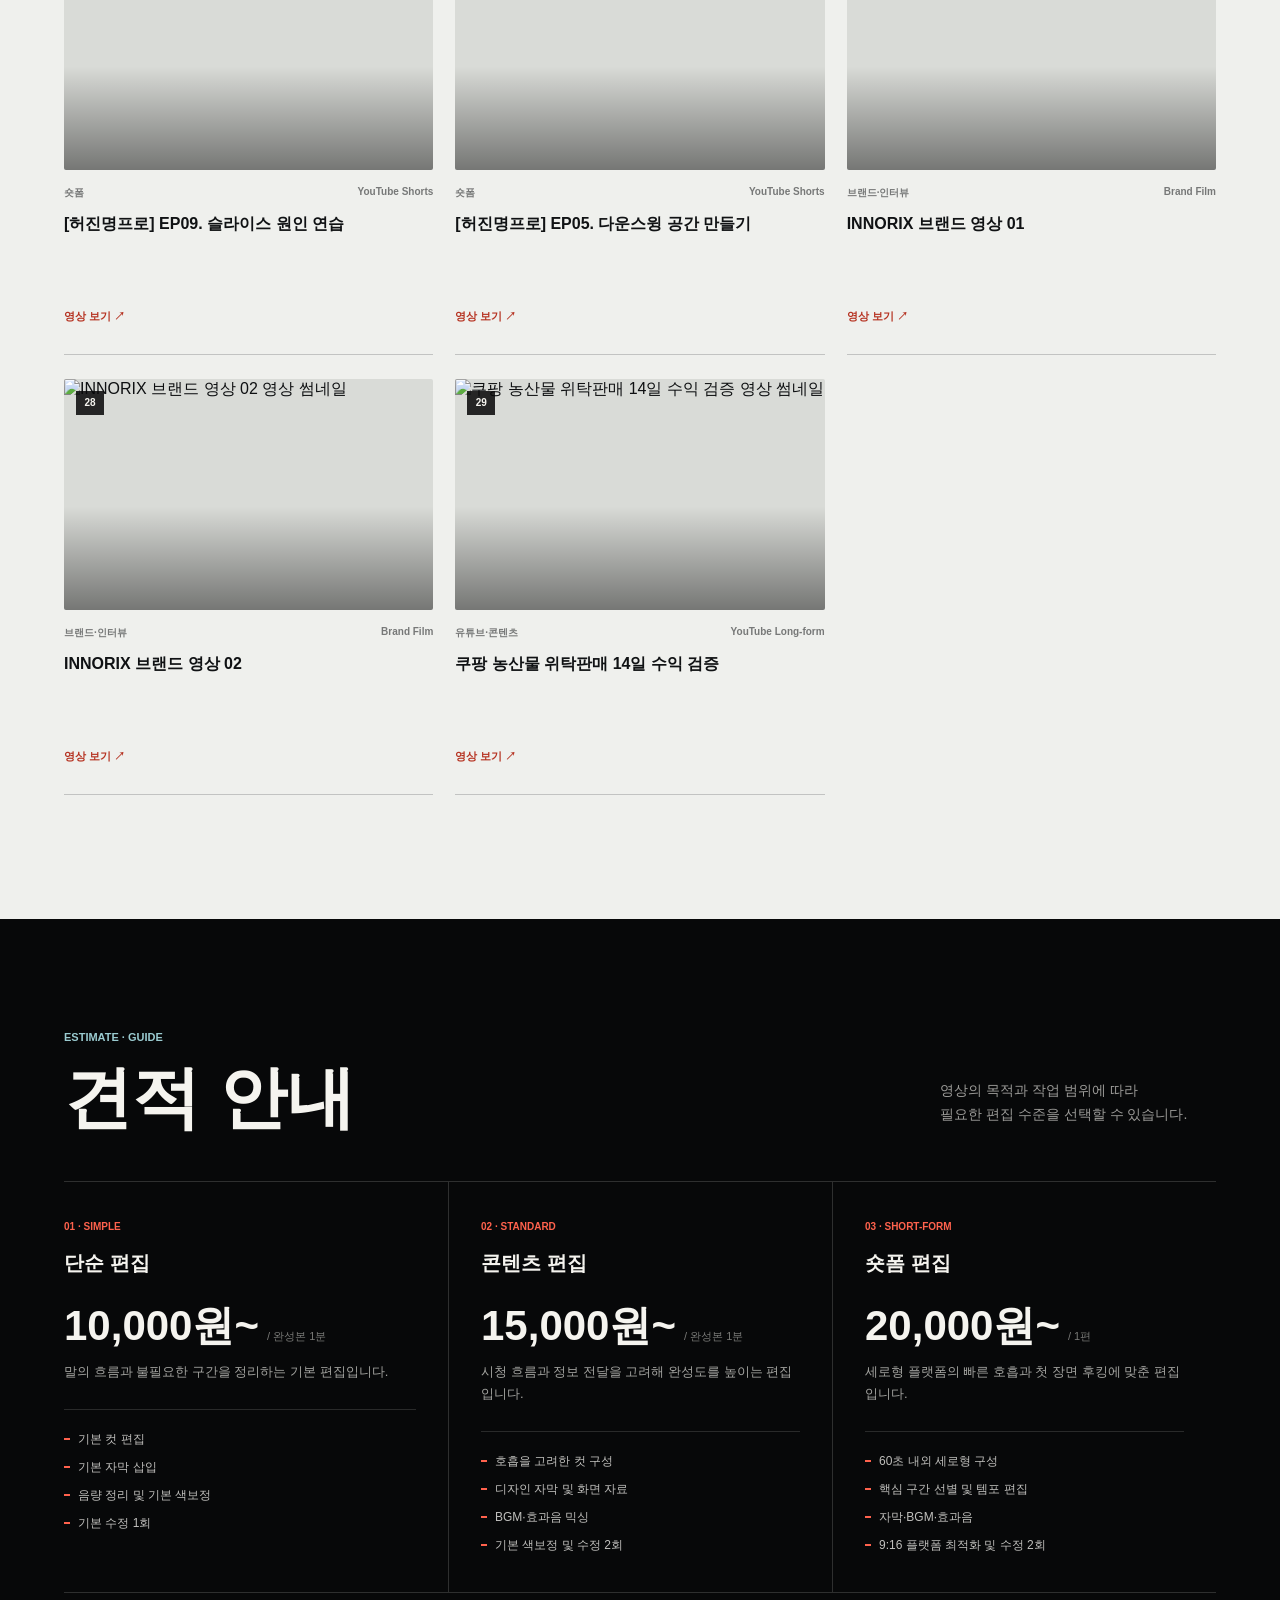
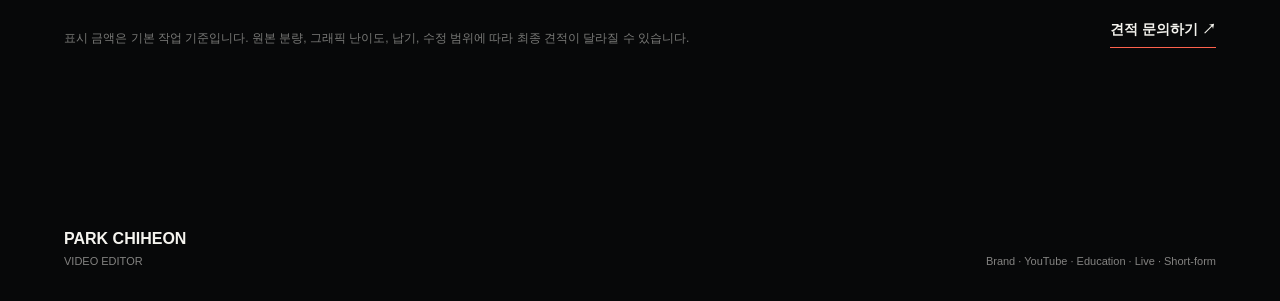
==== commit 991bf4b9: "견적 안내 섹션 추가" ====
--- a/index.html
+++ b/index.html
@@ -547,6 +547,128 @@
   padding-top: 20px;
 }
 
+.estimate {
+  background: var(--background);
+  color: var(--foreground);
+  padding: 112px 64px 124px;
+}
+
+.estimate .sectionHead {
+  margin-bottom: 50px;
+}
+
+.estimate .sectionNote {
+  color: rgba(245, 244, 239, 0.62);
+}
+
+.estimateGrid {
+  border-top: 1px solid var(--line);
+  display: grid;
+  grid-template-columns: repeat(3, minmax(0, 1fr));
+}
+
+.estimateItem {
+  border-bottom: 1px solid var(--line);
+  min-width: 0;
+  padding: 34px 32px 38px 0;
+}
+
+.estimateItem + .estimateItem {
+  border-left: 1px solid var(--line);
+  padding-left: 32px;
+}
+
+.estimateIndex {
+  color: var(--signal);
+  font-size: 10px;
+  font-weight: 750;
+}
+
+.estimateItem h3 {
+  font-size: 20px;
+  font-weight: 700;
+  margin: 16px 0 0;
+}
+
+.estimatePrice {
+  align-items: baseline;
+  display: flex;
+  flex-wrap: wrap;
+  gap: 8px;
+  margin: 28px 0 14px;
+}
+
+.estimatePrice strong {
+  font-size: 42px;
+  font-weight: 650;
+  line-height: 1;
+}
+
+.estimatePrice span {
+  color: rgba(245, 244, 239, 0.48);
+  font-size: 11px;
+}
+
+.estimateDescription {
+  color: rgba(245, 244, 239, 0.66);
+  font-size: 13px;
+  line-height: 1.7;
+  margin: 0 0 26px;
+  max-width: 340px;
+}
+
+.estimateList {
+  border-top: 1px solid rgba(245, 244, 239, 0.14);
+  display: grid;
+  gap: 10px;
+  list-style: none;
+  margin: 0;
+  padding: 20px 0 0;
+}
+
+.estimateList li {
+  color: rgba(245, 244, 239, 0.78);
+  font-size: 12px;
+  line-height: 1.5;
+  padding-left: 14px;
+  position: relative;
+}
+
+.estimateList li::before {
+  background: var(--signal);
+  content: "";
+  height: 2px;
+  left: 0;
+  position: absolute;
+  top: 0.7em;
+  width: 6px;
+}
+
+.estimateFoot {
+  align-items: flex-end;
+  display: flex;
+  gap: 30px;
+  justify-content: space-between;
+  padding-top: 28px;
+}
+
+.estimateNote {
+  color: rgba(245, 244, 239, 0.48);
+  font-size: 12px;
+  line-height: 1.7;
+  margin: 0;
+  max-width: 720px;
+}
+
+.estimateLink {
+  border-bottom: 1px solid var(--signal);
+  color: var(--foreground);
+  flex: 0 0 auto;
+  font-size: 14px;
+  font-weight: 700;
+  padding-bottom: 8px;
+}
+
 footer {
   align-items: flex-end;
   background: var(--background);
@@ -573,6 +695,7 @@
   .statement,
   .featured,
   .work,
+  .estimate,
   footer {
     padding-left: 38px;
     padding-right: 38px;
@@ -652,6 +775,21 @@
 
   .resultCount {
     padding-left: 14px;
+  }
+
+  .estimateGrid {
+    grid-template-columns: 1fr;
+  }
+
+  .estimateItem,
+  .estimateItem + .estimateItem {
+    border-left: 0;
+    padding: 28px 0 30px;
+  }
+
+  .estimateFoot {
+    align-items: flex-start;
+    flex-direction: column;
   }
 }
 
@@ -661,6 +799,7 @@
   .statement,
   .featured,
   .work,
+  .estimate,
   footer {
     padding-left: 20px;
     padding-right: 20px;
@@ -713,7 +852,8 @@
 
   .statement,
   .featured,
-  .work {
+  .work,
+  .estimate {
     padding-bottom: 82px;
     padding-top: 82px;
   }
@@ -750,6 +890,10 @@
 
   .meta {
     min-height: 142px;
+  }
+
+  .estimatePrice strong {
+    font-size: 36px;
   }
 
   footer {
@@ -781,7 +925,15 @@
 }
 </style></head><body><main><section class="hero" id="top" aria-label="박치헌 영상 포트폴리오 소개"><div class="showreel" aria-hidden="true">
 <video autoplay muted loop playsinline preload="metadata"><source src="https://res.cloudinary.com/dsihni53n/video/upload/c_limit,w_1920/q_auto:good/f_auto/%ED%8F%AC%ED%8F%B4_%EB%B0%B1_l0wech.mp4"></video>
-</div><div class="veil"></div><nav class="nav" aria-label="주요 메뉴"><a href="#top" class="brand" aria-label="페이지 맨 위로">PARK CHIHEON</a><div class="navLinks"><a href="#featured">대표작</a><a href="#work">전체 작업</a></div></nav><div class="heroCopy"><p class="eyebrow">VIDEO EDITOR · PORTFOLIO</p>
+</div><div class="veil"></div><nav class="nav" aria-label="주요 메뉴">
+<a href="#top" class="brand" aria-label="페이지 맨 위로">PARK CHIHEON</a>
+<div class="navLinks">
+<a href="#featured">대표작</a>
+<a href="#work">전체 작업</a>
+<a href="#estimate">견적</a>
+</div>
+</nav>
+<div class="heroCopy"><p class="eyebrow">VIDEO EDITOR · PORTFOLIO</p>
 <h1 class="heroTitle"><span class="heroRole">편집자</span><span class="heroName">박치헌</span></h1>
 <p class="heroDescription">콘텐츠의 목적을 읽고, 시청자의 호흡에 맞춰 장면의 리듬을 설계합니다.</p><a class="heroLink" href="#featured">작업물 보기 <span aria-hidden="true">↓</span></a></div><div class="reelStatus" aria-hidden="true"><span class="statusDot"></span> SHOWREEL · LOOP · MUTED</div></section><section class="statement" aria-label="편집 방향"><p class="statementLead">화려한 장식보다 필요한 컷.<br>빠른 호흡보다 정확한 호흡.</p><div class="statementSide"><p>브랜드 메시지와 시청 지속 시간을 함께 고려하는 영상 편집을 지향합니다.</p><div class="capabilities" aria-label="작업 분야"><span>Brand</span><span>YouTube</span><span>Education</span><span>Live</span><span>Short-form</span></div></div></section><section class="featured" id="featured" aria-labelledby="featured-title"><div class="sectionHead"><div><p class="eyebrow">SELECTED WORKS · 05</p><h2 id="featured-title">대표 작업</h2></div>
 <p class="sectionNote">현재 포트폴리오를 대표하는 다섯 편을 골랐습니다.</p>
@@ -803,4 +955,54 @@
 Band Music Cover
 </span></span><strong>주술회전 2기 OP - 푸르름이 사는 곳 / Band Cover By Dosio</strong><span class="cardAction">영상 보기 ↗</span></span></a><a class="card" data-category="라이브·뮤직" href="https://www.youtube.com/watch?v=LqQIxuT-E88" target="_blank" rel="noreferrer"><span class="thumb"><img src="https://i.ytimg.com/vi/LqQIxuT-E88/hqdefault.jpg" alt="오렌지 - SPYAIR / 하이큐 극장판 OST / Band Cover By Dosio 영상 썸네일" loading="lazy"><span class="cardIndex">12</span></span><span class="meta"><span class="metaTop"><span>라이브·뮤직</span><span>
 Band Music Cover
-</span></span><strong>오렌지 - SPYAIR / 하이큐 극장판 OST / Band Cover By Dosio</strong><span class="cardAction">영상 보기 ↗</span></span></a><a class="card" data-category="유튜브·콘텐츠" href="https://www.youtube.com/watch?v=ZqAlakwcD_A" target="_blank" rel="noreferrer"><span class="thumb"><img src="https://i.ytimg.com/vi/ZqAlakwcD_A/hqdefault.jpg" alt="게임스토리 요약하기 [엘든링] 영상 썸네일" loading="lazy"><span class="cardIndex">13</span></span><span class="meta"><span class="metaTop"><span>유튜브·콘텐츠</span><span>YouTube Long-form</span></span><strong>게임스토리 요약하기 [엘든링]</strong><span class="cardAction">영상 보기 ↗</span></span></a><a class="card" data-category="교육·B2B" href="https://www.youtube.com/watch?v=jZaAHcE_hik" target="_blank" rel="noreferrer"><span class="thumb"><img src="https://i.ytimg.com/vi/jZaAHcE_hik/hqdefault.jpg" alt="B2B마케팅 | 나눔캠퍼스 온라인 강의 영상 썸네일" loading="lazy"><span class="cardIndex">14</span></span><span class="meta"><span class="metaTop"><span>교육·B2B</span><span>Online Lecture</span></span><strong>B2B마케팅 | 나눔캠퍼스 온라인 강의</strong><span class="cardAction">영상 보기 ↗</span></span></a><a class="card" data-category="브랜드·인터뷰" href="https://youtu.be/GyJso2K2upY" target="_blank" rel="noreferrer"><span class="thumb"><img src="https://i.ytimg.com/vi/GyJso2K2upY/hqdefault.jpg" alt="[AD-Z] 핀다 청춘 편 베스트크리에이티브 인터뷰 영상 썸네일" loading="lazy"><span class="cardIndex">15</span></span><span class="meta"><span class="metaTop"><span>브랜드·인터뷰</span><span>Campaign Interview</span></span><strong>[AD-Z] 핀다 청춘 편 베스트크리에이티브 인터뷰</strong><span class="cardAction">영상 보기 ↗</span></span></a><a class="card" data-category="유튜브·콘텐츠" href="https://www.youtube.com/watch?v=wFDLRLagsck" target="_blank" rel="noreferrer"><span class="thumb"><img src="https://i.ytimg.com/vi/wFDLRLagsck/hqdefault.jpg" alt="[허진명프로] EP06. 백스윙 헤드가 뒤로가는 이유 영상 썸네일" loading="lazy"><span class="cardIndex">16</span></span><span class="meta"><span class="metaTop"><span>유튜브·콘텐츠</span><span>YouTube Series</span></span><strong>[허진명프로] EP06. 백스윙 헤드가 뒤로가는 이유</strong><span class="cardAction">영상 보기 ↗</span></span></a><a class="card" data-category="유튜브·콘텐츠" href="https://www.youtube.com/watch?v=VKYpceGnvtg" target="_blank" rel="noreferrer"><span class="thumb"><img src="https://i.ytimg.com/vi/VKYpceGnvtg/hqdefault.jpg" alt="[허진명프로] EP05. 인 아웃 패스가 나오는 다운스윙 영상 썸네일" loading="lazy"><span class="cardIndex">17</span></span><span class="meta"><span class="metaTop"><span>유튜브·콘텐츠</span><span>YouTube Series</span></span><strong>[허진명프로] EP05. 인 아웃 패스가 나오는 다운스윙</strong><span class="cardAction">영상 보기 ↗</span></span></a><a class="card" data-category="교육·B2B" href="https://youtu.be/V_l4qCgY7OA" target="_blank" rel="noreferrer"><span class="thumb"><img src="https://i.ytimg.com/vi/V_l4qCgY7OA/hqdefault.jpg" alt="경제 분야 롱폼 강의 영상 썸네일" loading="lazy"><span class="cardIndex">18</span></span><span class="meta"><span class="metaTop"><span>교육·B2B</span><span>Lecture Long-form</span></span><strong>경제 분야 롱폼 강의</strong><span class="cardAction">영상 보기 ↗</span></span></a><a class="card" data-category="교육·B2B" href="https://youtu.be/TTU17vFbM2E" target="_blank" rel="noreferrer"><span class="thumb"><img src="https://i.ytimg.com/vi/TTU17vFbM2E/hqdefault.jpg" alt="수학 강의 30분 롱폼 영상 썸네일" loading="lazy"><span class="cardIndex">19</span></span><span class="meta"><span class="metaTop"><span>교육·B2B</span><span>Lecture Long-form</span></span><strong>수학 강의 30분 롱폼</strong><span class="cardAction">영상 보기 ↗</span></span></a><a class="card" data-category="숏폼" href="https://www.youtube.com/shorts/arm5oq2zGNk" target="_blank" rel="noreferrer"><span class="thumb"><img src="https://i.ytimg.com/vi/arm5oq2zGNk/hqdefault.jpg" alt="40분동안 파리만 잡았던 진짜 이유 영상 썸네일" loading="lazy"><span class="cardIndex">20</span></span><span class="meta"><span class="metaTop"><span>숏폼</span><span>YouTube Shorts</span></span><strong>40분동안 파리만 잡았던 진짜 이유</strong><span class="cardAction">영상 보기 ↗</span></span></a><a class="card" data-category="숏폼" href="https://www.youtube.com/shorts/n2Iy9KXwuog" target="_blank" rel="noreferrer"><span class="thumb"><img src="https://i.ytimg.com/vi/n2Iy9KXwuog/hqdefault.jpg" alt="톰 크루즈 스턴트 중 가장 평가절하된 장면 영상 썸네일" loading="lazy"><span class="cardIndex">21</span></span><span class="meta"><span class="metaTop"><span>숏폼</span><span>YouTube Shorts</span></span><strong>톰 크루즈 스턴트 중 가장 평가절하된 장면</strong><span class="cardAction">영상 보기 ↗</span></span></a><a class="card" data-category="숏폼" href="https://www.youtube.com/shorts/mx5nvdaTeLI" target="_blank" rel="noreferrer"><span class="thumb"><img src="https://i.ytimg.com/vi/mx5nvdaTeLI/hqdefault.jpg" alt="시그니엘보다 저렴한 토니 스타크의 집 영상 썸네일" loading="lazy"><span class="cardIndex">22</span></span><span class="meta"><span class="metaTop"><span>숏폼</span><span>YouTube Shorts</span></span><strong>시그니엘보다 저렴한 토니 스타크의 집</strong><span class="cardAction">영상 보기 ↗</span></span></a><a class="card" data-category="숏폼" href="https://www.youtube.com/shorts/00J9c2HU2yI" target="_blank" rel="noreferrer"><span class="thumb"><img src="https://i.ytimg.com/vi/00J9c2HU2yI/hqdefault.jpg" alt="모피어스 선글라스가 벗겨지지 않았던 진짜 이유 영상 썸네일" loading="lazy"><span class="cardIndex">23</span></span><span class="meta"><span class="metaTop"><span>숏폼</span><span>YouTube Shorts</span></span><strong>모피어스 선글라스가 벗겨지지 않았던 진짜 이유</strong><span class="cardAction">영상 보기 ↗</span></span></a><a class="card" data-category="숏폼" href="https://www.youtube.com/shorts/y3t1w3OJkyo" target="_blank" rel="noreferrer"><span class="thumb"><img src="https://i.ytimg.com/vi/y3t1w3OJkyo/hqdefault.jpg" alt="역대급 충격적인 영화의 다른결말 영상 썸네일" loading="lazy"><span class="cardIndex">24</span></span><span class="meta"><span class="metaTop"><span>숏폼</span><span>YouTube Shorts</span></span><strong>역대급 충격적인 영화의 다른결말</strong><span class="cardAction">영상 보기 ↗</span></span></a><a class="card" data-category="숏폼" href="https://www.youtube.com/shorts/-jkEsbLNUXg" target="_blank" rel="noreferrer"><span class="thumb"><img src="https://i.ytimg.com/vi/-jkEsbLNUXg/hqdefault.jpg" alt="[허진명프로] EP09. 슬라이스 원인 연습 영상 썸네일" loading="lazy"><span class="cardIndex">25</span></span><span class="meta"><span class="metaTop"><span>숏폼</span><span>YouTube Shorts</span></span><strong>[허진명프로] EP09. 슬라이스 원인 연습</strong><span class="cardAction">영상 보기 ↗</span></span></a><a class="card" data-category="숏폼" href="https://www.youtube.com/shorts/HhebzEC_sf4" target="_blank" rel="noreferrer"><span class="thumb"><img src="https://i.ytimg.com/vi/HhebzEC_sf4/hqdefault.jpg" alt="[허진명프로] EP05. 다운스윙 공간 만들기 영상 썸네일" loading="lazy"><span class="cardIndex">26</span></span><span class="meta"><span class="metaTop"><span>숏폼</span><span>YouTube Shorts</span></span><strong>[허진명프로] EP05. 다운스윙 공간 만들기</strong><span class="cardAction">영상 보기 ↗</span></span></a><a class="card" data-category="브랜드·인터뷰" href="https://youtu.be/cY8wyWTSuVA" target="_blank" rel="noreferrer"><span class="thumb"><img src="https://i.ytimg.com/vi/cY8wyWTSuVA/hqdefault.jpg" alt="INNORIX 브랜드 영상 01 영상 썸네일" loading="lazy"><span class="cardIndex">27</span></span><span class="meta"><span class="metaTop"><span>브랜드·인터뷰</span><span>Brand Film</span></span><strong>INNORIX 브랜드 영상 01</strong><span class="cardAction">영상 보기 ↗</span></span></a><a class="card" data-category="브랜드·인터뷰" href="https://youtu.be/0SWfvbEaXGA" target="_blank" rel="noreferrer"><span class="thumb"><img src="https://i.ytimg.com/vi/0SWfvbEaXGA/hqdefault.jpg" alt="INNORIX 브랜드 영상 02 영상 썸네일" loading="lazy"><span class="cardIndex">28</span></span><span class="meta"><span class="metaTop"><span>브랜드·인터뷰</span><span>Brand Film</span></span><strong>INNORIX 브랜드 영상 02</strong><span class="cardAction">영상 보기 ↗</span></span></a><a class="card" data-category="유튜브·콘텐츠" href="https://youtu.be/dJKt6cc0_cs" target="_blank" rel="noreferrer"><span class="thumb"><img src="https://i.ytimg.com/vi/dJKt6cc0_cs/hqdefault.jpg" alt="쿠팡 농산물 위탁판매 14일 수익 검증 영상 썸네일" loading="lazy"><span class="cardIndex">29</span></span><span class="meta"><span class="metaTop"><span>유튜브·콘텐츠</span><span>YouTube Long-form</span></span><strong>쿠팡 농산물 위탁판매 14일 수익 검증</strong><span class="cardAction">영상 보기 ↗</span></span></a></div></section><footer><div><strong>PARK CHIHEON</strong><span>VIDEO EDITOR</span></div><span>Brand · YouTube · Education · Live · Short-form</span></footer></main><script>(()=>{const buttons=[...document.querySelectorAll("[data-filter]")];const cards=[...document.querySelectorAll(".card[data-category]")];const count=document.querySelector(".resultCount");buttons.forEach(button=>button.addEventListener("click",()=>{const category=button.dataset.filter;buttons.forEach(item=>{const active=item===button;item.classList.toggle("active",active);item.setAttribute("aria-pressed",String(active));});let visible=0;cards.forEach(card=>{const show=category==="전체"||card.dataset.category===category;card.hidden=!show;if(show)visible+=1;});count.textContent=String(visible).padStart(2,"0")+" PROJECTS";}));})();</script></body></html>
+</span></span><strong>오렌지 - SPYAIR / 하이큐 극장판 OST / Band Cover By Dosio</strong><span class="cardAction">영상 보기 ↗</span></span></a><a class="card" data-category="유튜브·콘텐츠" href="https://www.youtube.com/watch?v=ZqAlakwcD_A" target="_blank" rel="noreferrer"><span class="thumb"><img src="https://i.ytimg.com/vi/ZqAlakwcD_A/hqdefault.jpg" alt="게임스토리 요약하기 [엘든링] 영상 썸네일" loading="lazy"><span class="cardIndex">13</span></span><span class="meta"><span class="metaTop"><span>유튜브·콘텐츠</span><span>YouTube Long-form</span></span><strong>게임스토리 요약하기 [엘든링]</strong><span class="cardAction">영상 보기 ↗</span></span></a><a class="card" data-category="교육·B2B" href="https://www.youtube.com/watch?v=jZaAHcE_hik" target="_blank" rel="noreferrer"><span class="thumb"><img src="https://i.ytimg.com/vi/jZaAHcE_hik/hqdefault.jpg" alt="B2B마케팅 | 나눔캠퍼스 온라인 강의 영상 썸네일" loading="lazy"><span class="cardIndex">14</span></span><span class="meta"><span class="metaTop"><span>교육·B2B</span><span>Online Lecture</span></span><strong>B2B마케팅 | 나눔캠퍼스 온라인 강의</strong><span class="cardAction">영상 보기 ↗</span></span></a><a class="card" data-category="브랜드·인터뷰" href="https://youtu.be/GyJso2K2upY" target="_blank" rel="noreferrer"><span class="thumb"><img src="https://i.ytimg.com/vi/GyJso2K2upY/hqdefault.jpg" alt="[AD-Z] 핀다 청춘 편 베스트크리에이티브 인터뷰 영상 썸네일" loading="lazy"><span class="cardIndex">15</span></span><span class="meta"><span class="metaTop"><span>브랜드·인터뷰</span><span>Campaign Interview</span></span><strong>[AD-Z] 핀다 청춘 편 베스트크리에이티브 인터뷰</strong><span class="cardAction">영상 보기 ↗</span></span></a><a class="card" data-category="유튜브·콘텐츠" href="https://www.youtube.com/watch?v=wFDLRLagsck" target="_blank" rel="noreferrer"><span class="thumb"><img src="https://i.ytimg.com/vi/wFDLRLagsck/hqdefault.jpg" alt="[허진명프로] EP06. 백스윙 헤드가 뒤로가는 이유 영상 썸네일" loading="lazy"><span class="cardIndex">16</span></span><span class="meta"><span class="metaTop"><span>유튜브·콘텐츠</span><span>YouTube Series</span></span><strong>[허진명프로] EP06. 백스윙 헤드가 뒤로가는 이유</strong><span class="cardAction">영상 보기 ↗</span></span></a><a class="card" data-category="유튜브·콘텐츠" href="https://www.youtube.com/watch?v=VKYpceGnvtg" target="_blank" rel="noreferrer"><span class="thumb"><img src="https://i.ytimg.com/vi/VKYpceGnvtg/hqdefault.jpg" alt="[허진명프로] EP05. 인 아웃 패스가 나오는 다운스윙 영상 썸네일" loading="lazy"><span class="cardIndex">17</span></span><span class="meta"><span class="metaTop"><span>유튜브·콘텐츠</span><span>YouTube Series</span></span><strong>[허진명프로] EP05. 인 아웃 패스가 나오는 다운스윙</strong><span class="cardAction">영상 보기 ↗</span></span></a><a class="card" data-category="교육·B2B" href="https://youtu.be/V_l4qCgY7OA" target="_blank" rel="noreferrer"><span class="thumb"><img src="https://i.ytimg.com/vi/V_l4qCgY7OA/hqdefault.jpg" alt="경제 분야 롱폼 강의 영상 썸네일" loading="lazy"><span class="cardIndex">18</span></span><span class="meta"><span class="metaTop"><span>교육·B2B</span><span>Lecture Long-form</span></span><strong>경제 분야 롱폼 강의</strong><span class="cardAction">영상 보기 ↗</span></span></a><a class="card" data-category="교육·B2B" href="https://youtu.be/TTU17vFbM2E" target="_blank" rel="noreferrer"><span class="thumb"><img src="https://i.ytimg.com/vi/TTU17vFbM2E/hqdefault.jpg" alt="수학 강의 30분 롱폼 영상 썸네일" loading="lazy"><span class="cardIndex">19</span></span><span class="meta"><span class="metaTop"><span>교육·B2B</span><span>Lecture Long-form</span></span><strong>수학 강의 30분 롱폼</strong><span class="cardAction">영상 보기 ↗</span></span></a><a class="card" data-category="숏폼" href="https://www.youtube.com/shorts/arm5oq2zGNk" target="_blank" rel="noreferrer"><span class="thumb"><img src="https://i.ytimg.com/vi/arm5oq2zGNk/hqdefault.jpg" alt="40분동안 파리만 잡았던 진짜 이유 영상 썸네일" loading="lazy"><span class="cardIndex">20</span></span><span class="meta"><span class="metaTop"><span>숏폼</span><span>YouTube Shorts</span></span><strong>40분동안 파리만 잡았던 진짜 이유</strong><span class="cardAction">영상 보기 ↗</span></span></a><a class="card" data-category="숏폼" href="https://www.youtube.com/shorts/n2Iy9KXwuog" target="_blank" rel="noreferrer"><span class="thumb"><img src="https://i.ytimg.com/vi/n2Iy9KXwuog/hqdefault.jpg" alt="톰 크루즈 스턴트 중 가장 평가절하된 장면 영상 썸네일" loading="lazy"><span class="cardIndex">21</span></span><span class="meta"><span class="metaTop"><span>숏폼</span><span>YouTube Shorts</span></span><strong>톰 크루즈 스턴트 중 가장 평가절하된 장면</strong><span class="cardAction">영상 보기 ↗</span></span></a><a class="card" data-category="숏폼" href="https://www.youtube.com/shorts/mx5nvdaTeLI" target="_blank" rel="noreferrer"><span class="thumb"><img src="https://i.ytimg.com/vi/mx5nvdaTeLI/hqdefault.jpg" alt="시그니엘보다 저렴한 토니 스타크의 집 영상 썸네일" loading="lazy"><span class="cardIndex">22</span></span><span class="meta"><span class="metaTop"><span>숏폼</span><span>YouTube Shorts</span></span><strong>시그니엘보다 저렴한 토니 스타크의 집</strong><span class="cardAction">영상 보기 ↗</span></span></a><a class="card" data-category="숏폼" href="https://www.youtube.com/shorts/00J9c2HU2yI" target="_blank" rel="noreferrer"><span class="thumb"><img src="https://i.ytimg.com/vi/00J9c2HU2yI/hqdefault.jpg" alt="모피어스 선글라스가 벗겨지지 않았던 진짜 이유 영상 썸네일" loading="lazy"><span class="cardIndex">23</span></span><span class="meta"><span class="metaTop"><span>숏폼</span><span>YouTube Shorts</span></span><strong>모피어스 선글라스가 벗겨지지 않았던 진짜 이유</strong><span class="cardAction">영상 보기 ↗</span></span></a><a class="card" data-category="숏폼" href="https://www.youtube.com/shorts/y3t1w3OJkyo" target="_blank" rel="noreferrer"><span class="thumb"><img src="https://i.ytimg.com/vi/y3t1w3OJkyo/hqdefault.jpg" alt="역대급 충격적인 영화의 다른결말 영상 썸네일" loading="lazy"><span class="cardIndex">24</span></span><span class="meta"><span class="metaTop"><span>숏폼</span><span>YouTube Shorts</span></span><strong>역대급 충격적인 영화의 다른결말</strong><span class="cardAction">영상 보기 ↗</span></span></a><a class="card" data-category="숏폼" href="https://www.youtube.com/shorts/-jkEsbLNUXg" target="_blank" rel="noreferrer"><span class="thumb"><img src="https://i.ytimg.com/vi/-jkEsbLNUXg/hqdefault.jpg" alt="[허진명프로] EP09. 슬라이스 원인 연습 영상 썸네일" loading="lazy"><span class="cardIndex">25</span></span><span class="meta"><span class="metaTop"><span>숏폼</span><span>YouTube Shorts</span></span><strong>[허진명프로] EP09. 슬라이스 원인 연습</strong><span class="cardAction">영상 보기 ↗</span></span></a><a class="card" data-category="숏폼" href="https://www.youtube.com/shorts/HhebzEC_sf4" target="_blank" rel="noreferrer"><span class="thumb"><img src="https://i.ytimg.com/vi/HhebzEC_sf4/hqdefault.jpg" alt="[허진명프로] EP05. 다운스윙 공간 만들기 영상 썸네일" loading="lazy"><span class="cardIndex">26</span></span><span class="meta"><span class="metaTop"><span>숏폼</span><span>YouTube Shorts</span></span><strong>[허진명프로] EP05. 다운스윙 공간 만들기</strong><span class="cardAction">영상 보기 ↗</span></span></a><a class="card" data-category="브랜드·인터뷰" href="https://youtu.be/cY8wyWTSuVA" target="_blank" rel="noreferrer"><span class="thumb"><img src="https://i.ytimg.com/vi/cY8wyWTSuVA/hqdefault.jpg" alt="INNORIX 브랜드 영상 01 영상 썸네일" loading="lazy"><span class="cardIndex">27</span></span><span class="meta"><span class="metaTop"><span>브랜드·인터뷰</span><span>Brand Film</span></span><strong>INNORIX 브랜드 영상 01</strong><span class="cardAction">영상 보기 ↗</span></span></a><a class="card" data-category="브랜드·인터뷰" href="https://youtu.be/0SWfvbEaXGA" target="_blank" rel="noreferrer"><span class="thumb"><img src="https://i.ytimg.com/vi/0SWfvbEaXGA/hqdefault.jpg" alt="INNORIX 브랜드 영상 02 영상 썸네일" loading="lazy"><span class="cardIndex">28</span></span><span class="meta"><span class="metaTop"><span>브랜드·인터뷰</span><span>Brand Film</span></span><strong>INNORIX 브랜드 영상 02</strong><span class="cardAction">영상 보기 ↗</span></span></a><a class="card" data-category="유튜브·콘텐츠" href="https://youtu.be/dJKt6cc0_cs" target="_blank" rel="noreferrer"><span class="thumb"><img src="https://i.ytimg.com/vi/dJKt6cc0_cs/hqdefault.jpg" alt="쿠팡 농산물 위탁판매 14일 수익 검증 영상 썸네일" loading="lazy"><span class="cardIndex">29</span></span><span class="meta"><span class="metaTop"><span>유튜브·콘텐츠</span><span>YouTube Long-form</span></span><strong>쿠팡 농산물 위탁판매 14일 수익 검증</strong><span class="cardAction">영상 보기 ↗</span></span></a></div>
+</section>
+<section class="estimate" id="estimate" aria-labelledby="estimate-title">
+<div class="sectionHead">
+<div><p class="eyebrow">ESTIMATE · GUIDE</p><h2 id="estimate-title">견적 안내</h2></div>
+<p class="sectionNote">영상의 목적과 작업 범위에 따라<br>필요한 편집 수준을 선택할 수 있습니다.</p>
+</div>
+<div class="estimateGrid">
+<article class="estimateItem">
+<span class="estimateIndex">01 · SIMPLE</span>
+<h3>단순 편집</h3>
+<p class="estimatePrice"><strong>10,000원~</strong><span>/ 완성본 1분</span></p>
+<p class="estimateDescription">말의 흐름과 불필요한 구간을 정리하는 기본 편집입니다.</p>
+<ul class="estimateList">
+<li>기본 컷 편집</li>
+<li>기본 자막 삽입</li>
+<li>음량 정리 및 기본 색보정</li>
+<li>기본 수정 1회</li>
+</ul>
+</article>
+<article class="estimateItem">
+<span class="estimateIndex">02 · STANDARD</span>
+<h3>콘텐츠 편집</h3>
+<p class="estimatePrice"><strong>15,000원~</strong><span>/ 완성본 1분</span></p>
+<p class="estimateDescription">시청 흐름과 정보 전달을 고려해 완성도를 높이는 편집입니다.</p>
+<ul class="estimateList">
+<li>호흡을 고려한 컷 구성</li>
+<li>디자인 자막 및 화면 자료</li>
+<li>BGM·효과음 믹싱</li>
+<li>기본 색보정 및 수정 2회</li>
+</ul>
+</article>
+<article class="estimateItem">
+<span class="estimateIndex">03 · SHORT-FORM</span>
+<h3>숏폼 편집</h3>
+<p class="estimatePrice"><strong>20,000원~</strong><span>/ 1편</span></p>
+<p class="estimateDescription">세로형 플랫폼의 빠른 호흡과 첫 장면 후킹에 맞춘 편집입니다.</p>
+<ul class="estimateList">
+<li>60초 내외 세로형 구성</li>
+<li>핵심 구간 선별 및 템포 편집</li>
+<li>자막·BGM·효과음</li>
+<li>9:16 플랫폼 최적화 및 수정 2회</li>
+</ul>
+</article>
+</div>
+<div class="estimateFoot">
+<p class="estimateNote">표시 금액은 기본 작업 기준입니다. 원본 분량, 그래픽 난이도, 납기, 수정 범위에 따라 최종 견적이 달라질 수 있습니다.</p>
+<a class="estimateLink" href="mailto:clgjsdl12@gmail.com?subject=%EC%98%81%EC%83%81%20%ED%8E%B8%EC%A7%91%20%EA%B2%AC%EC%A0%81%20%EB%AC%B8%EC%9D%98">견적 문의하기 ↗</a>
+</div>
+</section>
+<footer><div><strong>PARK CHIHEON</strong><span>VIDEO EDITOR</span></div><span>Brand · YouTube · Education · Live · Short-form</span></footer></main><script>(()=>{const buttons=[...document.querySelectorAll("[data-filter]")];const cards=[...document.querySelectorAll(".card[data-category]")];const count=document.querySelector(".resultCount");buttons.forEach(button=>button.addEventListener("click",()=>{const category=button.dataset.filter;buttons.forEach(item=>{const active=item===button;item.classList.toggle("active",active);item.setAttribute("aria-pressed",String(active));});let visible=0;cards.forEach(card=>{const show=category==="전체"||card.dataset.category===category;card.hidden=!show;if(show)visible+=1;});count.textContent=String(visible).padStart(2,"0")+" PROJECTS";}));})();</script></body></html>
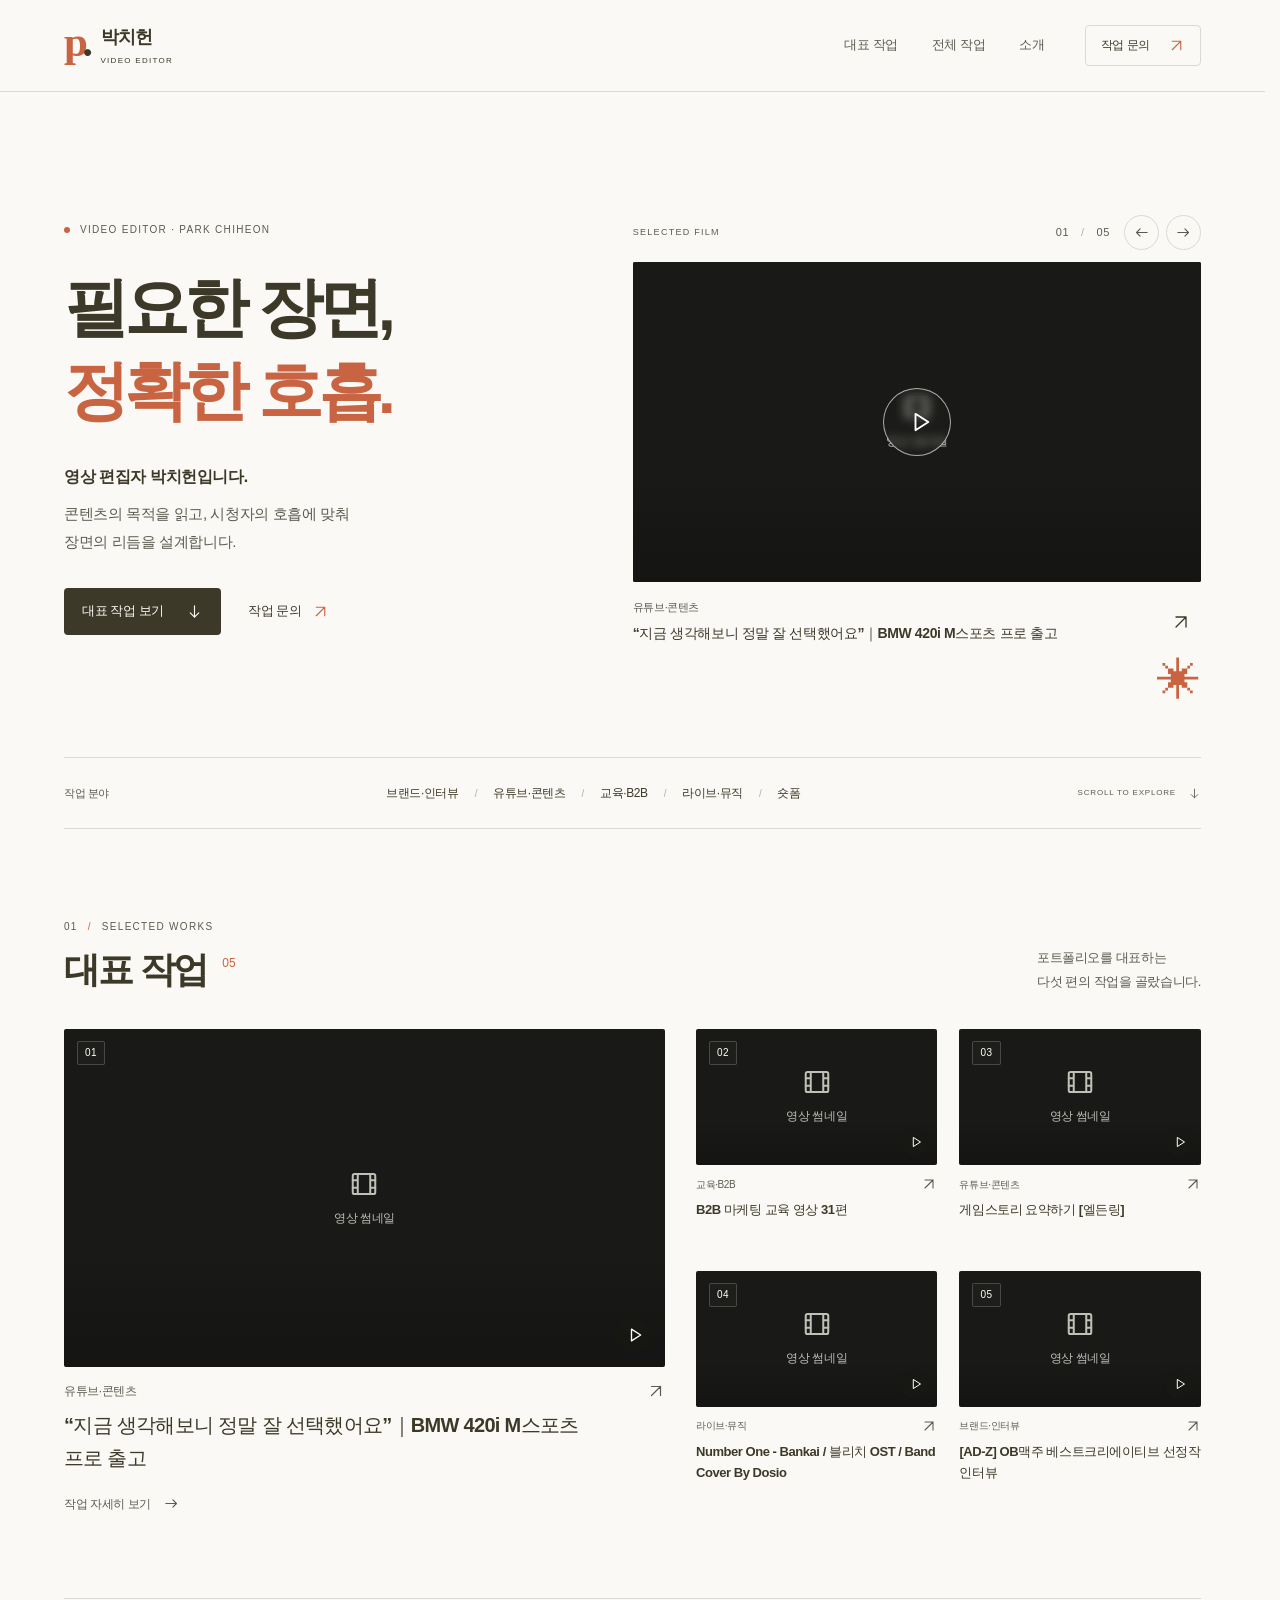
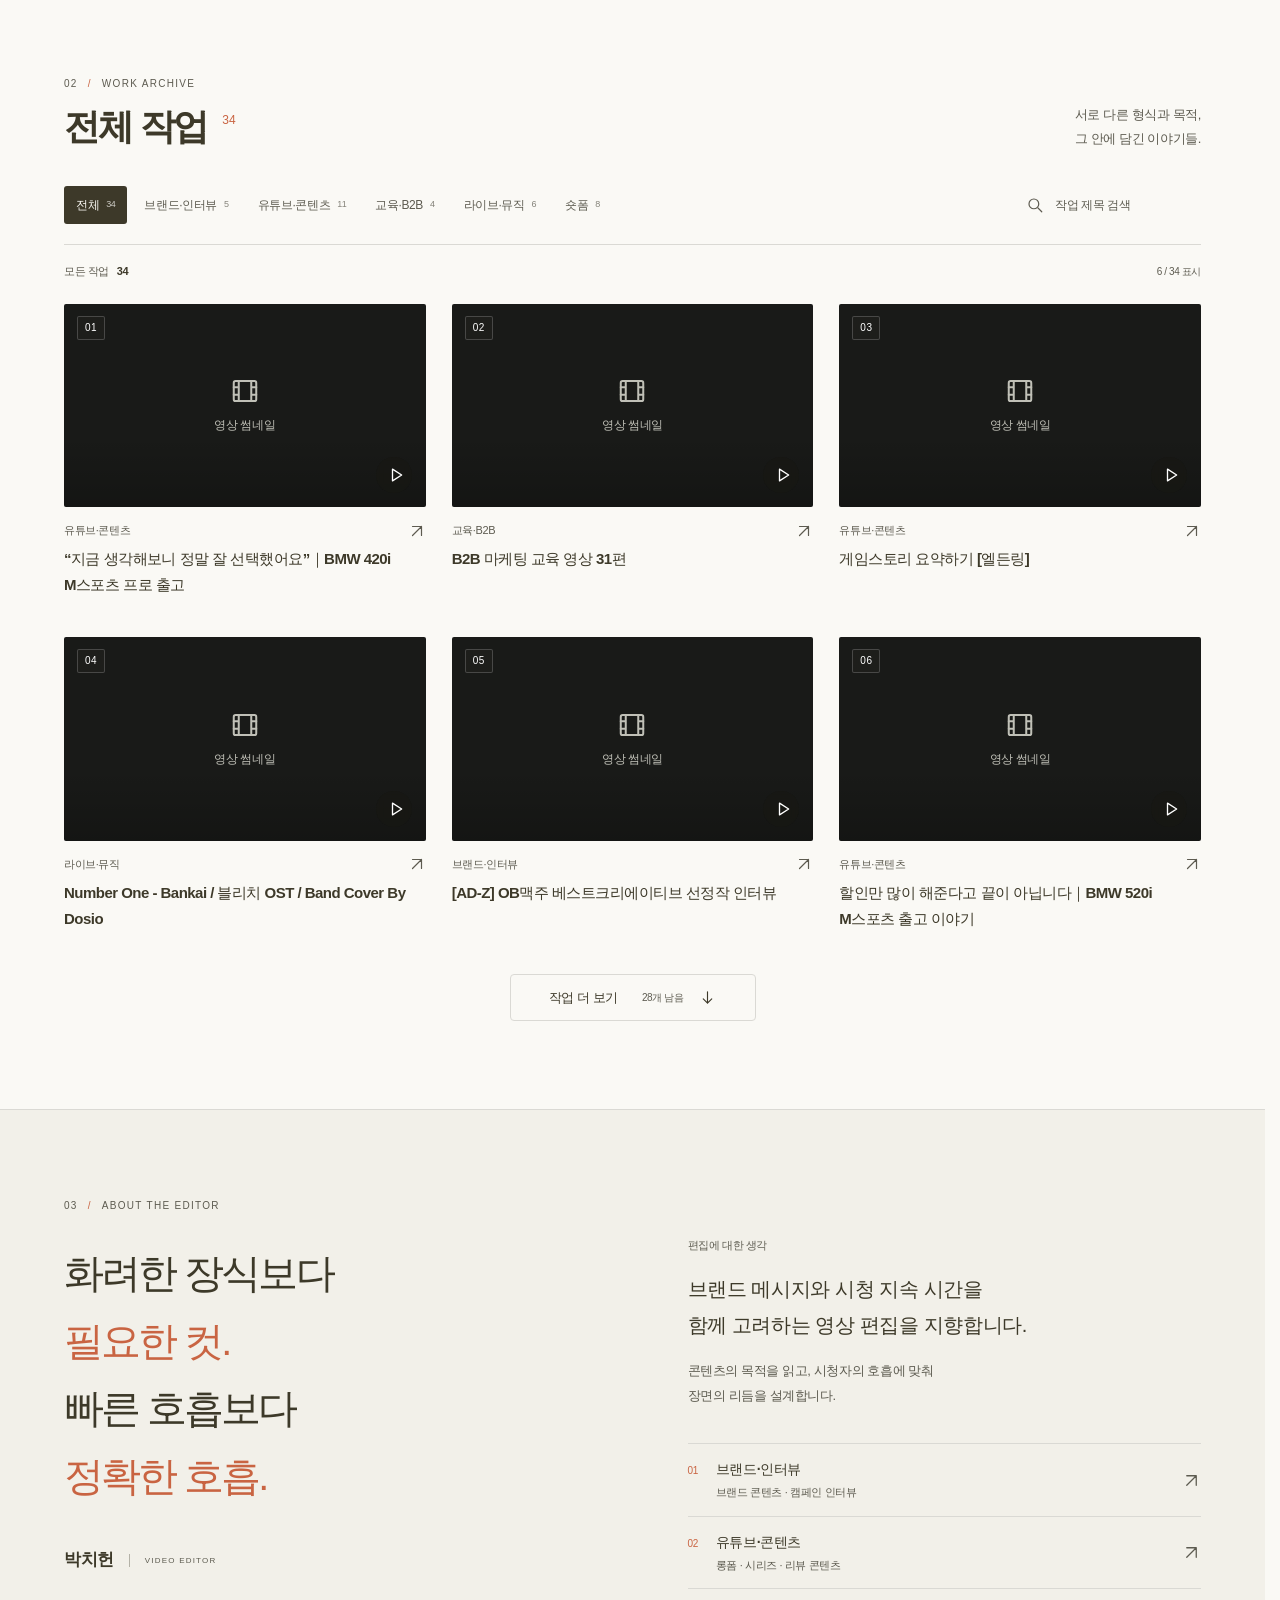
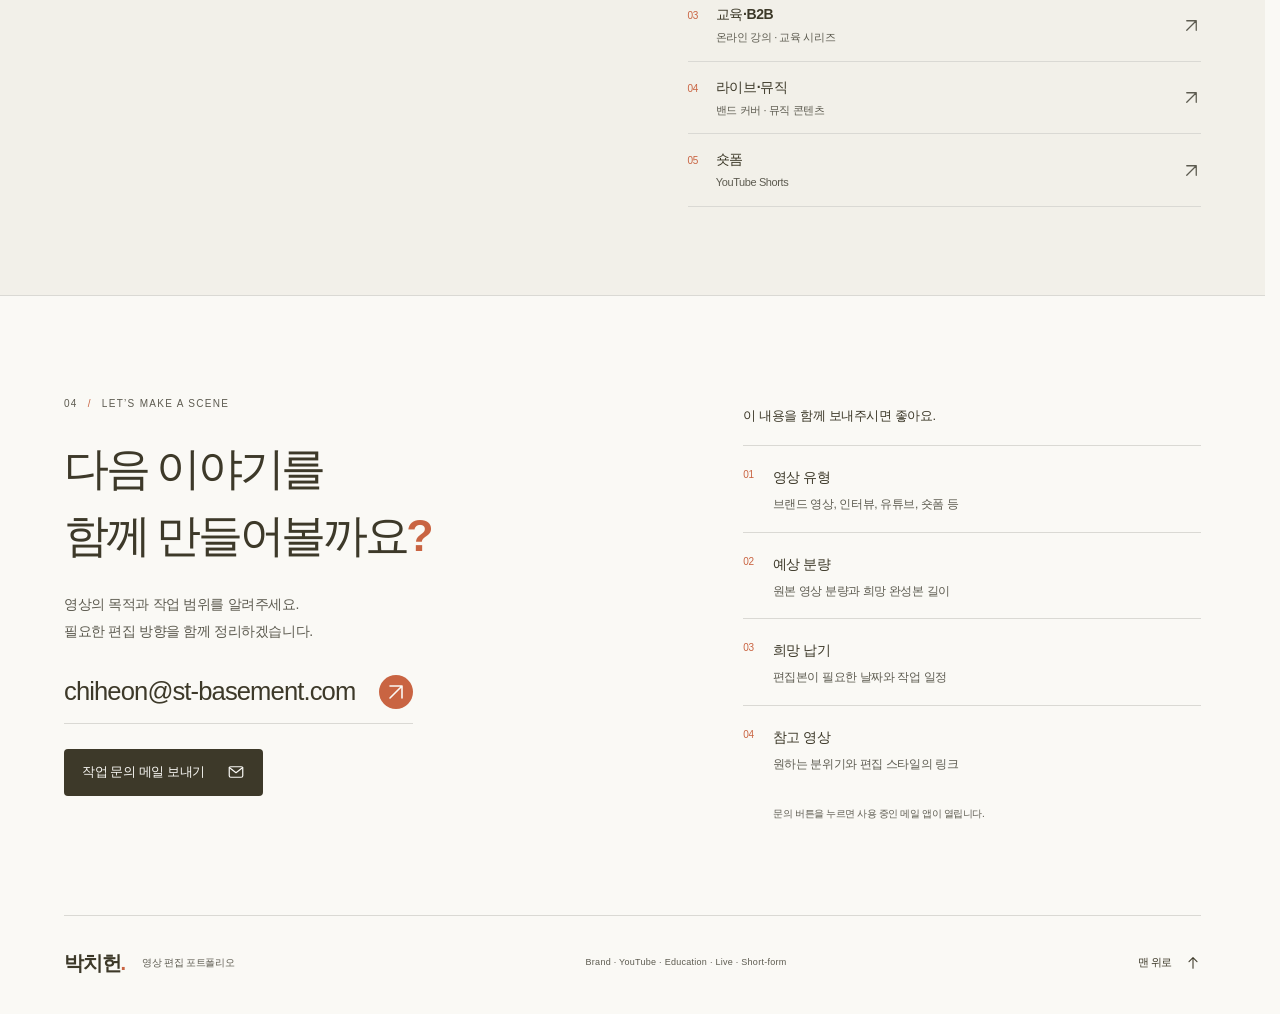
==== commit 05133493: "Apply MagicPath portfolio design with selected-film navigation" ====
--- a/index.html
+++ b/index.html
@@ -1,1008 +1,36 @@
-<!doctype html><html lang="ko"><head><meta charset="utf-8"><meta name="viewport" content="width=device-width,initial-scale=1"><title>박치헌 | 영상 편집 포트폴리오</title><meta name="description" content="편집자 박치헌의 영상 포트폴리오. 브랜드, 유튜브, 교육, 라이브, 숏폼 작업을 소개합니다."><meta property="og:title" content="박치헌 | 영상 편집 포트폴리오"><meta property="og:description" content="브랜드부터 유튜브, 교육, 라이브, 숏폼까지. 편집자 박치헌의 대표 작업을 만나보세요."><meta property="og:type" content="website"><meta property="og:image" content="og.png">
-<style>
-@import url("https://fonts.googleapis.com/css2?family=Noto+Serif+KR:wght@500;600&display=swap");
-
-:root {
-  --background: #070809;
-  --surface: #111315;
-  --foreground: #f5f4ef;
-  --muted: rgba(245, 244, 239, 0.62);
-  --line: rgba(245, 244, 239, 0.16);
-  --signal: #ff624d;
-  --cool: #9acbd0;
-  --paper: #eff0ed;
-  --ink: #101214;
-}
-
-* {
-  box-sizing: border-box;
-}
-
-html {
-  scroll-behavior: smooth;
-}
-
-body {
-  background: var(--background);
-  color: var(--foreground);
-  font-family:
-    "Pretendard Variable",
-    Pretendard,
-    "Noto Sans KR",
-    "Malgun Gothic",
-    Arial,
-    sans-serif;
-  margin: 0;
-  overflow-x: hidden;
-}
-
-body::selection {
-  background: var(--signal);
-  color: #080808;
-}
-
-a {
-  color: inherit;
-  text-decoration: none;
-}
-
-button,
-a {
-  -webkit-tap-highlight-color: transparent;
-}
-
-button {
-  font: inherit;
-}
-
-img {
-  display: block;
-  max-width: 100%;
-}
-
-.hero {
-  align-items: flex-end;
-  display: flex;
-  min-height: 92svh;
-  overflow: hidden;
-  padding: 28px 64px 76px;
-  position: relative;
-}
-
-.showreel {
-  inset: 0;
-  opacity: 0.64;
-  pointer-events: none;
-  position: absolute;
-}
-
-.showreel video {
-  filter: brightness(0.76) contrast(1.08) saturate(0.88);
-  height: 100%;
-  inset: 0;
-  object-fit: cover;
-  object-position: center;
-  position: absolute;
-  width: 100%;
-}
-
-.veil {
-  background:
-    linear-gradient(
-      90deg,
-      rgba(7, 8, 9, 0.7) 0%,
-      rgba(7, 8, 9, 0.35) 38%,
-      rgba(7, 8, 9, 0.04) 72%
-    ),
-    linear-gradient(
-      180deg,
-      rgba(7, 8, 9, 0.34) 0%,
-      rgba(7, 8, 9, 0.04) 46%,
-      rgba(7, 8, 9, 0.88) 100%
-    );
-  inset: 0;
-  position: absolute;
-}
-
-.nav {
-  align-items: center;
-  color: rgba(245, 244, 239, 0.78);
-  display: flex;
-  font-size: 12px;
-  font-weight: 650;
-  justify-content: space-between;
-  left: 0;
-  padding: 28px 64px;
-  position: absolute;
-  right: 0;
-  top: 0;
-  z-index: 3;
-}
-
-.brand {
-  color: var(--foreground);
-}
-
-.navLinks {
-  display: flex;
-  gap: 28px;
-}
-
-.nav a,
-.heroLink {
-  transition: color 180ms ease;
-}
-
-.nav a:hover,
-.heroLink:hover {
-  color: var(--signal);
-}
-
-.heroCopy {
-  max-width: 720px;
-  position: relative;
-  z-index: 2;
-}
-
-.eyebrow {
-  color: var(--cool);
-  font-size: 11px;
-  font-weight: 750;
-  letter-spacing: 0;
-  margin: 0 0 20px;
-}
-
-h1,
-h2 {
-  letter-spacing: 0;
-  margin: 0;
-}
-
-h1 {
-  line-height: 1;
-}
-
-.heroTitle {
-  display: flex;
-  flex-direction: column;
-  gap: 12px;
-}
-
-.heroRole {
-  color: rgba(245, 244, 239, 0.7);
-  font-size: 15px;
-  font-weight: 650;
-  line-height: 1.2;
-}
-
-.heroName {
-  color: var(--foreground);
-  font-family: "Noto Serif KR", "Nanum Myeongjo", Batang, serif;
-  font-size: 92px;
-  font-weight: 600;
-  line-height: 1.06;
-  text-rendering: optimizeLegibility;
-}
-
-.heroDescription {
-  color: rgba(245, 244, 239, 0.76);
-  font-size: 17px;
-  line-height: 1.7;
-  margin: 24px 0 30px;
-  max-width: 520px;
-}
-
-.heroLink {
-  align-items: center;
-  border-bottom: 1px solid rgba(245, 244, 239, 0.58);
-  display: inline-flex;
-  font-size: 14px;
-  font-weight: 700;
-  gap: 22px;
-  padding: 0 0 8px;
-}
-
-.heroLink span {
-  color: var(--signal);
-}
-
-.reelStatus {
-  align-items: center;
-  bottom: 38px;
-  color: rgba(245, 244, 239, 0.68);
-  display: flex;
-  font-size: 10px;
-  font-weight: 700;
-  gap: 9px;
-  position: absolute;
-  right: 64px;
-  z-index: 2;
-}
-
-.statusDot {
-  background: var(--signal);
-  border-radius: 50%;
-  box-shadow: 0 0 0 4px rgba(255, 98, 77, 0.16);
-  height: 7px;
-  width: 7px;
-}
-
-.statement {
-  border-bottom: 1px solid var(--line);
-  display: grid;
-  gap: 80px;
-  grid-template-columns: minmax(0, 1.4fr) minmax(280px, 0.6fr);
-  padding: 104px 64px;
-}
-
-.statement p {
-  margin: 0;
-}
-
-.statementLead {
-  font-size: 44px;
-  font-weight: 720;
-  line-height: 1.28;
-}
-
-.statementSide {
-  align-self: end;
-}
-
-.statementSide > p {
-  color: var(--muted);
-  font-size: 15px;
-  line-height: 1.8;
-  max-width: 440px;
-}
-
-.capabilities {
-  border-top: 1px solid var(--line);
-  display: flex;
-  flex-wrap: wrap;
-  gap: 12px 22px;
-  margin-top: 30px;
-  padding-top: 18px;
-}
-
-.capabilities span {
-  color: rgba(245, 244, 239, 0.8);
-  font-size: 11px;
-  font-weight: 700;
-}
-
-.featured {
-  padding: 112px 64px 128px;
-}
-
-.sectionHead {
-  align-items: end;
-  display: grid;
-  gap: 48px;
-  grid-template-columns: minmax(0, 1.5fr) minmax(260px, 0.5fr);
-  margin-bottom: 56px;
-}
-
-h2 {
-  font-size: 68px;
-  font-weight: 800;
-  line-height: 1;
-}
-
-.sectionNote {
-  color: var(--muted);
-  font-size: 14px;
-  line-height: 1.7;
-  margin: 0 0 4px;
-  max-width: 380px;
-}
-
-.featuredGrid {
-  align-items: start;
-  display: grid;
-  gap: 60px 18px;
-  grid-template-columns: repeat(12, minmax(0, 1fr));
-}
-
-.feature {
-  display: block;
-  grid-column: span 4;
-  min-width: 0;
-}
-
-.feature-1 {
-  grid-column: span 7;
-}
-
-.feature-2 {
-  grid-column: span 5;
-  padding-top: 92px;
-}
-
-.featureMedia {
-  aspect-ratio: 16 / 10;
-  background: var(--surface);
-  border-radius: 3px;
-  display: block;
-  overflow: hidden;
-  position: relative;
-}
-
-.featureMedia::after,
-.thumb::after {
-  background: linear-gradient(180deg, transparent 55%, rgba(0, 0, 0, 0.46));
-  content: "";
-  inset: 0;
-  pointer-events: none;
-  position: absolute;
-}
-
-.featureMedia img,
-.thumb img {
-  filter: saturate(0.9) contrast(1.02);
-  height: 100%;
-  object-fit: cover;
-  transition:
-    filter 260ms ease,
-    transform 360ms ease;
-  width: 100%;
-}
-
-.feature:hover .featureMedia img,
-.card:hover .thumb img {
-  filter: saturate(1.08) contrast(1.04);
-  transform: scale(1.025);
-}
-
-.featureIndex,
-.cardIndex {
-  background: rgba(7, 8, 9, 0.86);
-  color: var(--foreground);
-  font-size: 10px;
-  font-weight: 750;
-  left: 12px;
-  line-height: 24px;
-  min-width: 28px;
-  padding: 0 7px;
-  position: absolute;
-  text-align: center;
-  top: 12px;
-  z-index: 1;
-}
-
-.watchLabel {
-  bottom: 14px;
-  color: var(--foreground);
-  font-size: 10px;
-  font-weight: 750;
-  opacity: 0;
-  position: absolute;
-  right: 14px;
-  transform: translateY(5px);
-  transition:
-    opacity 180ms ease,
-    transform 180ms ease;
-  z-index: 1;
-}
-
-.feature:hover .watchLabel {
-  opacity: 1;
-  transform: translateY(0);
-}
-
-.featureMeta {
-  border-top: 1px solid var(--line);
-  display: grid;
-  gap: 10px;
-  margin-top: 16px;
-  padding-top: 14px;
-}
-
-.featureMeta > span {
-  color: var(--cool);
-  font-size: 10px;
-  font-weight: 700;
-}
-
-.featureMeta strong {
-  color: rgba(245, 244, 239, 0.92);
-  font-size: 19px;
-  font-weight: 680;
-  line-height: 1.45;
-}
-
-.work {
-  background: var(--paper);
-  color: var(--ink);
-  padding: 112px 64px 124px;
-}
-
-.archiveHead {
-  margin-bottom: 46px;
-}
-
-.work .eyebrow {
-  color: #b63322;
-}
-
-.work .sectionNote {
-  color: rgba(16, 18, 20, 0.62);
-}
-
-.filterBar {
-  align-items: center;
-  border-bottom: 1px solid rgba(16, 18, 20, 0.3);
-  border-top: 1px solid rgba(16, 18, 20, 0.3);
-  display: flex;
-  justify-content: space-between;
-  margin-bottom: 32px;
-  min-height: 58px;
-}
-
-.filters {
-  align-items: center;
-  display: flex;
-  gap: 4px;
-}
-
-.filters button {
-  background: transparent;
-  border: 0;
-  color: rgba(16, 18, 20, 0.58);
-  cursor: pointer;
-  font-size: 12px;
-  font-weight: 700;
-  min-height: 42px;
-  padding: 0 14px;
-  position: relative;
-}
-
-.filters button::after {
-  background: var(--signal);
-  bottom: -8px;
-  content: "";
-  height: 2px;
-  left: 14px;
-  opacity: 0;
-  position: absolute;
-  right: 14px;
-  transform: scaleX(0.3);
-  transition:
-    opacity 180ms ease,
-    transform 180ms ease;
-}
-
-.filters button:hover,
-.filters button.active {
-  color: var(--ink);
-}
-
-.filters button.active::after {
-  opacity: 1;
-  transform: scaleX(1);
-}
-
-.resultCount {
-  color: rgba(16, 18, 20, 0.52);
-  font-size: 10px;
-  font-weight: 750;
-  padding-left: 18px;
-  white-space: nowrap;
-}
-
-.grid {
-  display: grid;
-  gap: 0 22px;
-  grid-template-columns: repeat(3, minmax(0, 1fr));
-}
-
-.card {
-  border-bottom: 1px solid rgba(16, 18, 20, 0.2);
-  display: grid;
-  min-width: 0;
-  padding: 24px 0 30px;
-}
-
-.thumb {
-  aspect-ratio: 16 / 10;
-  background: #d9dbd7;
-  border-radius: 2px;
-  display: block;
-  overflow: hidden;
-  position: relative;
-}
-
-.meta {
-  display: flex;
-  flex-direction: column;
-  min-height: 154px;
-  padding-top: 16px;
-}
-
-.metaTop {
-  color: rgba(16, 18, 20, 0.54);
-  display: flex;
-  font-size: 10px;
-  font-weight: 700;
-  gap: 12px;
-  justify-content: space-between;
-}
-
-.meta strong {
-  display: -webkit-box;
-  font-size: 16px;
-  font-weight: 720;
-  line-height: 1.5;
-  margin-top: 12px;
-  overflow: hidden;
-  -webkit-box-orient: vertical;
-  -webkit-line-clamp: 2;
-}
-
-.cardAction {
-  color: #b63322;
-  font-size: 11px;
-  font-weight: 750;
-  margin-top: auto;
-  padding-top: 20px;
-}
-
-.estimate {
-  background: var(--background);
-  color: var(--foreground);
-  padding: 112px 64px 124px;
-}
-
-.estimate .sectionHead {
-  margin-bottom: 50px;
-}
-
-.estimate .sectionNote {
-  color: rgba(245, 244, 239, 0.62);
-}
-
-.estimateGrid {
-  border-top: 1px solid var(--line);
-  display: grid;
-  grid-template-columns: repeat(3, minmax(0, 1fr));
-}
-
-.estimateItem {
-  border-bottom: 1px solid var(--line);
-  min-width: 0;
-  padding: 34px 32px 38px 0;
-}
-
-.estimateItem + .estimateItem {
-  border-left: 1px solid var(--line);
-  padding-left: 32px;
-}
-
-.estimateIndex {
-  color: var(--signal);
-  font-size: 10px;
-  font-weight: 750;
-}
-
-.estimateItem h3 {
-  font-size: 20px;
-  font-weight: 700;
-  margin: 16px 0 0;
-}
-
-.estimatePrice {
-  align-items: baseline;
-  display: flex;
-  flex-wrap: wrap;
-  gap: 8px;
-  margin: 28px 0 14px;
-}
-
-.estimatePrice strong {
-  font-size: 42px;
-  font-weight: 650;
-  line-height: 1;
-}
-
-.estimatePrice span {
-  color: rgba(245, 244, 239, 0.48);
-  font-size: 11px;
-}
-
-.estimateDescription {
-  color: rgba(245, 244, 239, 0.66);
-  font-size: 13px;
-  line-height: 1.7;
-  margin: 0 0 26px;
-  max-width: 340px;
-}
-
-.estimateList {
-  border-top: 1px solid rgba(245, 244, 239, 0.14);
-  display: grid;
-  gap: 10px;
-  list-style: none;
-  margin: 0;
-  padding: 20px 0 0;
-}
-
-.estimateList li {
-  color: rgba(245, 244, 239, 0.78);
-  font-size: 12px;
-  line-height: 1.5;
-  padding-left: 14px;
-  position: relative;
-}
-
-.estimateList li::before {
-  background: var(--signal);
-  content: "";
-  height: 2px;
-  left: 0;
-  position: absolute;
-  top: 0.7em;
-  width: 6px;
-}
-
-.estimateFoot {
-  align-items: flex-end;
-  display: flex;
-  gap: 30px;
-  justify-content: space-between;
-  padding-top: 28px;
-}
-
-.estimateNote {
-  color: rgba(245, 244, 239, 0.48);
-  font-size: 12px;
-  line-height: 1.7;
-  margin: 0;
-  max-width: 720px;
-}
-
-.estimateLink {
-  border-bottom: 1px solid var(--signal);
-  color: var(--foreground);
-  flex: 0 0 auto;
-  font-size: 14px;
-  font-weight: 700;
-  padding-bottom: 8px;
-}
-
-footer {
-  align-items: flex-end;
-  background: var(--background);
-  color: rgba(245, 244, 239, 0.52);
-  display: flex;
-  font-size: 11px;
-  justify-content: space-between;
-  padding: 58px 64px 34px;
-}
-
-footer div {
-  display: grid;
-  gap: 7px;
-}
-
-footer strong {
-  color: var(--foreground);
-  font-size: 16px;
-}
-
-@media (max-width: 1100px) {
-  .hero,
-  .nav,
-  .statement,
-  .featured,
-  .work,
-  .estimate,
-  footer {
-    padding-left: 38px;
-    padding-right: 38px;
-  }
-
-  .reelStatus {
-    right: 38px;
-  }
-
-  .heroName {
-    font-size: 78px;
-  }
-
-  .statementLead {
-    font-size: 36px;
-  }
-
-  .feature-2 {
-    padding-top: 64px;
-  }
-}
-
-@media (max-width: 820px) {
-  .hero {
-    min-height: 90svh;
-  }
-
-  .heroName {
-    font-size: 64px;
-  }
-
-  h2 {
-    font-size: 54px;
-  }
-
-  .statement,
-  .sectionHead {
-    gap: 34px;
-    grid-template-columns: 1fr;
-  }
-
-  .statementSide {
-    align-self: start;
-  }
-
-  .feature,
-  .feature-1,
-  .feature-2 {
-    grid-column: span 6;
-    padding-top: 0;
-  }
-
-  .grid {
-    grid-template-columns: repeat(2, minmax(0, 1fr));
-  }
-
-  .filterBar {
-    align-items: flex-start;
-    flex-direction: column;
-    gap: 8px;
-    padding: 8px 0 12px;
-  }
-
-  .filters {
-    max-width: 100%;
-    overflow-x: auto;
-    padding-bottom: 6px;
-  }
-
-  .filters button {
-    flex: 0 0 auto;
-  }
-
-  .filters button::after {
-    bottom: 0;
-  }
-
-  .resultCount {
-    padding-left: 14px;
-  }
-
-  .estimateGrid {
-    grid-template-columns: 1fr;
-  }
-
-  .estimateItem,
-  .estimateItem + .estimateItem {
-    border-left: 0;
-    padding: 28px 0 30px;
-  }
-
-  .estimateFoot {
-    align-items: flex-start;
-    flex-direction: column;
-  }
-}
-
-@media (max-width: 560px) {
-  .hero,
-  .nav,
-  .statement,
-  .featured,
-  .work,
-  .estimate,
-  footer {
-    padding-left: 20px;
-    padding-right: 20px;
-  }
-
-  .hero {
-    min-height: 88svh;
-    padding-bottom: 56px;
-  }
-
-  .nav {
-    padding-top: 22px;
-  }
-
-  .navLinks {
-    gap: 16px;
-  }
-
-  .navLinks a:first-child {
-    display: none;
-  }
-
-  .showreel video {
-    object-position: 58% center;
-  }
-
-  .veil {
-    background:
-      linear-gradient(90deg, rgba(7, 8, 9, 0.58), rgba(7, 8, 9, 0.08)),
-      linear-gradient(
-        180deg,
-        rgba(7, 8, 9, 0.34),
-        rgba(7, 8, 9, 0.05) 38%,
-        rgba(7, 8, 9, 0.92)
-      );
-  }
-
-  .heroName {
-    font-size: 50px;
-  }
-
-  .heroDescription {
-    font-size: 15px;
-    max-width: 340px;
-  }
-
-  .reelStatus {
-    display: none;
-  }
-
-  .statement,
-  .featured,
-  .work,
-  .estimate {
-    padding-bottom: 82px;
-    padding-top: 82px;
-  }
-
-  .statementLead {
-    font-size: 30px;
-  }
-
-  h2 {
-    font-size: 46px;
-  }
-
-  .sectionHead {
-    margin-bottom: 38px;
-  }
-
-  .featuredGrid {
-    gap: 44px;
-  }
-
-  .feature,
-  .feature-1,
-  .feature-2 {
-    grid-column: span 12;
-  }
-
-  .featureMeta strong {
-    font-size: 17px;
-  }
-
-  .grid {
-    grid-template-columns: 1fr;
-  }
-
-  .meta {
-    min-height: 142px;
-  }
-
-  .estimatePrice strong {
-    font-size: 36px;
-  }
-
-  footer {
-    align-items: flex-start;
-    flex-direction: column;
-    gap: 24px;
-  }
-}
-
-@media (prefers-reduced-motion: reduce) {
-  html {
-    scroll-behavior: auto;
-  }
-
-  .featureMedia img,
-  .thumb img,
-  .watchLabel,
-  .filters button::after,
-  .nav a,
-  .heroLink {
-    transition: none;
-  }
-}
-
-a:focus-visible,
-button:focus-visible {
-  outline: 2px solid var(--signal);
-  outline-offset: 4px;
-}
-</style></head><body><main><section class="hero" id="top" aria-label="박치헌 영상 포트폴리오 소개"><div class="showreel" aria-hidden="true">
-<video autoplay muted loop playsinline preload="metadata"><source src="https://res.cloudinary.com/dsihni53n/video/upload/c_limit,w_1920/q_auto:good/f_auto/%ED%8F%AC%ED%8F%B4_%EB%B0%B1_l0wech.mp4"></video>
-</div><div class="veil"></div><nav class="nav" aria-label="주요 메뉴">
-<a href="#top" class="brand" aria-label="페이지 맨 위로">PARK CHIHEON</a>
-<div class="navLinks">
-<a href="#featured">대표작</a>
-<a href="#work">전체 작업</a>
-<a href="#estimate">견적</a>
-</div>
-</nav>
-<div class="heroCopy"><p class="eyebrow">VIDEO EDITOR · PORTFOLIO</p>
-<h1 class="heroTitle"><span class="heroRole">편집자</span><span class="heroName">박치헌</span></h1>
-<p class="heroDescription">콘텐츠의 목적을 읽고, 시청자의 호흡에 맞춰 장면의 리듬을 설계합니다.</p><a class="heroLink" href="#featured">작업물 보기 <span aria-hidden="true">↓</span></a></div><div class="reelStatus" aria-hidden="true"><span class="statusDot"></span> SHOWREEL · LOOP · MUTED</div></section><section class="statement" aria-label="편집 방향"><p class="statementLead">화려한 장식보다 필요한 컷.<br>빠른 호흡보다 정확한 호흡.</p><div class="statementSide"><p>브랜드 메시지와 시청 지속 시간을 함께 고려하는 영상 편집을 지향합니다.</p><div class="capabilities" aria-label="작업 분야"><span>Brand</span><span>YouTube</span><span>Education</span><span>Live</span><span>Short-form</span></div></div></section><section class="featured" id="featured" aria-labelledby="featured-title"><div class="sectionHead"><div><p class="eyebrow">SELECTED WORKS · 05</p><h2 id="featured-title">대표 작업</h2></div>
-<p class="sectionNote">현재 포트폴리오를 대표하는 다섯 편을 골랐습니다.</p>
-</div><div class="featuredGrid">
-<a class="feature feature-1" href="https://youtu.be/dJKt6cc0_cs" target="_blank" rel="noreferrer"><span class="featureMedia"><img src="https://i.ytimg.com/vi/dJKt6cc0_cs/maxresdefault.jpg" onerror="this.onerror=null;this.src='https://i.ytimg.com/vi/dJKt6cc0_cs/hqdefault.jpg'" alt="쿠팡 농산물 위탁판매 14일 수익 검증 영상 썸네일" loading="eager"><span class="featureIndex">01</span><span class="watchLabel">PLAY ↗</span></span><span class="featureMeta"><span>유튜브·콘텐츠 · YouTube Long-form</span><strong>쿠팡 농산물 위탁판매 14일 수익 검증</strong></span></a>
-<a class="feature feature-2" href="https://www.youtube.com/watch?v=FEsH7DMxro4" target="_blank" rel="noreferrer"><span class="featureMedia"><img src="https://i.ytimg.com/vi/FEsH7DMxro4/maxresdefault.jpg" onerror="this.onerror=null;this.src='https://i.ytimg.com/vi/FEsH7DMxro4/hqdefault.jpg'" alt="B2B 마케팅 교육 영상 31편 영상 썸네일" loading="eager"><span class="featureIndex">02</span><span class="watchLabel">PLAY ↗</span></span><span class="featureMeta"><span>교육·B2B · Education Series</span><strong>B2B 마케팅 교육 영상 31편</strong></span></a>
-<a class="feature feature-3" href="https://www.youtube.com/watch?v=ZqAlakwcD_A" target="_blank" rel="noreferrer"><span class="featureMedia"><img src="https://i.ytimg.com/vi/ZqAlakwcD_A/maxresdefault.jpg" onerror="this.onerror=null;this.src='https://i.ytimg.com/vi/ZqAlakwcD_A/hqdefault.jpg'" alt="게임스토리 요약하기 [엘든링] 영상 썸네일" loading="lazy"><span class="featureIndex">03</span><span class="watchLabel">PLAY ↗</span></span><span class="featureMeta"><span>유튜브·콘텐츠 · YouTube Long-form</span><strong>게임스토리 요약하기 [엘든링]</strong></span></a>
-<a class="feature feature-4" href="https://www.youtube.com/watch?v=r_94zBPR0qU" target="_blank" rel="noreferrer"><span class="featureMedia"><img src="https://i.ytimg.com/vi/r_94zBPR0qU/maxresdefault.jpg" onerror="this.onerror=null;this.src='https://i.ytimg.com/vi/r_94zBPR0qU/hqdefault.jpg'" alt="Number One - Bankai / 블리치 OST / Band Cover By Dosio 영상 썸네일" loading="lazy"><span class="featureIndex">04</span><span class="watchLabel">PLAY ↗</span></span><span class="featureMeta"><span>라이브·뮤직 · Band Music Cover</span><strong>Number One - Bankai / 블리치 OST / Band Cover By Dosio</strong></span></a>
-<a class="feature feature-5" href="https://youtu.be/c25pVN3qHi8" target="_blank" rel="noreferrer"><span class="featureMedia"><img src="https://i.ytimg.com/vi/c25pVN3qHi8/maxresdefault.jpg" onerror="this.onerror=null;this.src='https://i.ytimg.com/vi/c25pVN3qHi8/hqdefault.jpg'" alt="[AD-Z] OB맥주 베스트크리에이티브 선정작 인터뷰 영상 썸네일" loading="lazy"><span class="featureIndex">05</span><span class="watchLabel">PLAY ↗</span></span><span class="featureMeta"><span>브랜드·인터뷰 · Campaign Interview</span><strong>[AD-Z] OB맥주 베스트크리에이티브 선정작 인터뷰</strong></span></a>
-</div></section><section class="work" id="work" aria-labelledby="work-title"><div class="sectionHead archiveHead"><div><p class="eyebrow">WORK ARCHIVE · 29</p><h2 id="work-title">전체 작업</h2></div><p class="sectionNote">형식과 목적에 따라 작업을 분류했습니다.</p></div><div class="filterBar" role="group" aria-label="작업 카테고리"><div class="filters"><button type="button" class="active" aria-pressed="true" data-filter="전체">전체</button><button type="button" class="" aria-pressed="false" data-filter="브랜드·인터뷰">브랜드·인터뷰</button><button type="button" class="" aria-pressed="false" data-filter="유튜브·콘텐츠">유튜브·콘텐츠</button><button type="button" class="" aria-pressed="false" data-filter="교육·B2B">교육·B2B</button><button type="button" class="" aria-pressed="false" data-filter="라이브·뮤직">라이브·뮤직</button><button type="button" class="" aria-pressed="false" data-filter="숏폼">숏폼</button></div><span class="resultCount" aria-live="polite">29 PROJECTS</span></div><div class="grid"><a class="card" data-category="라이브·뮤직" href="https://www.youtube.com/watch?v=r_94zBPR0qU" target="_blank" rel="noreferrer"><span class="thumb"><img src="https://i.ytimg.com/vi/r_94zBPR0qU/hqdefault.jpg" alt="Number One - Bankai / 블리치 OST / Band Cover By Dosio 영상 썸네일" loading="lazy"><span class="cardIndex">01</span></span><span class="meta"><span class="metaTop"><span>라이브·뮤직</span><span>
-Band Music Cover
-</span></span><strong>Number One - Bankai / 블리치 OST / Band Cover By Dosio</strong><span class="cardAction">영상 보기 ↗</span></span></a><a class="card" data-category="교육·B2B" href="https://www.youtube.com/watch?v=FEsH7DMxro4" target="_blank" rel="noreferrer"><span class="thumb"><img src="https://i.ytimg.com/vi/FEsH7DMxro4/hqdefault.jpg" alt="B2B 마케팅 교육 영상 31편 영상 썸네일" loading="lazy"><span class="cardIndex">02</span></span><span class="meta"><span class="metaTop"><span>교육·B2B</span><span>Education Series</span></span><strong>B2B 마케팅 교육 영상 31편</strong><span class="cardAction">영상 보기 ↗</span></span></a><a class="card" data-category="브랜드·인터뷰" href="https://youtu.be/mUO9dahc6H4" target="_blank" rel="noreferrer"><span class="thumb"><img src="https://i.ytimg.com/vi/mUO9dahc6H4/hqdefault.jpg" alt="AI와 함께 일하는 법, Claude Cowork로 시작하십시오. 영상 썸네일" loading="lazy"><span class="cardIndex">03</span></span><span class="meta"><span class="metaTop"><span>브랜드·인터뷰</span><span>Brand Content</span></span><strong>AI와 함께 일하는 법, Claude Cowork로 시작하십시오.</strong><span class="cardAction">영상 보기 ↗</span></span></a><a class="card" data-category="유튜브·콘텐츠" href="https://www.youtube.com/watch?v=mp8e2UBhqO0" target="_blank" rel="noreferrer"><span class="thumb"><img src="https://i.ytimg.com/vi/mp8e2UBhqO0/hqdefault.jpg" alt="게임스토리 요약하기 [다크소울] 영상 썸네일" loading="lazy"><span class="cardIndex">04</span></span><span class="meta"><span class="metaTop"><span>유튜브·콘텐츠</span><span>YouTube Long-form</span></span><strong>게임스토리 요약하기 [다크소울]</strong><span class="cardAction">영상 보기 ↗</span></span></a><a class="card" data-category="브랜드·인터뷰" href="https://youtu.be/c25pVN3qHi8" target="_blank" rel="noreferrer"><span class="thumb"><img src="https://i.ytimg.com/vi/c25pVN3qHi8/hqdefault.jpg" alt="[AD-Z] OB맥주 베스트크리에이티브 선정작 인터뷰 영상 썸네일" loading="lazy"><span class="cardIndex">05</span></span><span class="meta"><span class="metaTop"><span>브랜드·인터뷰</span><span>Campaign Interview</span></span><strong>[AD-Z] OB맥주 베스트크리에이티브 선정작 인터뷰</strong><span class="cardAction">영상 보기 ↗</span></span></a><a class="card" data-category="숏폼" href="https://www.youtube.com/shorts/hQ_kcmHYoNw" target="_blank" rel="noreferrer"><span class="thumb"><img src="https://i.ytimg.com/vi/hQ_kcmHYoNw/hqdefault.jpg" alt="800억원을 아낀 만원짜리 아이디어 영상 썸네일" loading="lazy"><span class="cardIndex">06</span></span><span class="meta"><span class="metaTop"><span>숏폼</span><span>YouTube Shorts</span></span><strong>800억원을 아낀 만원짜리 아이디어</strong><span class="cardAction">영상 보기 ↗</span></span></a><a class="card" data-category="라이브·뮤직" href="https://youtu.be/i6Qa6d2Jlzc" target="_blank" rel="noreferrer"><span class="thumb"><img src="https://i.ytimg.com/vi/i6Qa6d2Jlzc/hqdefault.jpg" alt="Drop - 미나미 美波 / 밴드 커버 By Dosio 영상 썸네일" loading="lazy"><span class="cardIndex">07</span></span><span class="meta"><span class="metaTop"><span>라이브·뮤직</span><span>
-Band Music Cover
-</span></span><strong>Drop - 미나미 美波 / 밴드 커버 By Dosio</strong><span class="cardAction">영상 보기 ↗</span></span></a><a class="card" data-category="라이브·뮤직" href="https://youtu.be/LFJO4QHHc_4" target="_blank" rel="noreferrer"><span class="thumb"><img src="https://i.ytimg.com/vi/LFJO4QHHc_4/hqdefault.jpg" alt="몽환 - MY FIRST STORY x Hyde / 귀멸의 칼날 OP / 밴드 커버 영상 썸네일" loading="lazy"><span class="cardIndex">08</span></span><span class="meta"><span class="metaTop"><span>라이브·뮤직</span><span>
-Band Music Cover
-</span></span><strong>몽환 - MY FIRST STORY x Hyde / 귀멸의 칼날 OP / 밴드 커버</strong><span class="cardAction">영상 보기 ↗</span></span></a><a class="card" data-category="유튜브·콘텐츠" href="https://youtu.be/4v2YyKGBCcM" target="_blank" rel="noreferrer"><span class="thumb"><img src="https://i.ytimg.com/vi/4v2YyKGBCcM/hqdefault.jpg" alt="영화인듯 영화아닌 영화같은 광고 리뷰 영상 썸네일" loading="lazy"><span class="cardIndex">09</span></span><span class="meta"><span class="metaTop"><span>유튜브·콘텐츠</span><span>Review Content</span></span><strong>영화인듯 영화아닌 영화같은 광고 리뷰</strong><span class="cardAction">영상 보기 ↗</span></span></a><a class="card" data-category="라이브·뮤직" href="https://youtu.be/gnAzFUbF574" target="_blank" rel="noreferrer"><span class="thumb"><img src="https://i.ytimg.com/vi/gnAzFUbF574/hqdefault.jpg" alt="Re: Re: - 아시안 쿵푸 제너레이션 / 밴드 커버 By Dosio 영상 썸네일" loading="lazy"><span class="cardIndex">10</span></span><span class="meta"><span class="metaTop"><span>라이브·뮤직</span><span>
-Band Music Cover
-</span></span><strong>Re: Re: - 아시안 쿵푸 제너레이션 / 밴드 커버 By Dosio</strong><span class="cardAction">영상 보기 ↗</span></span></a><a class="card" data-category="라이브·뮤직" href="https://youtu.be/NGq1oz5PUzk" target="_blank" rel="noreferrer"><span class="thumb"><img src="https://i.ytimg.com/vi/NGq1oz5PUzk/hqdefault.jpg" alt="주술회전 2기 OP - 푸르름이 사는 곳 / Band Cover By Dosio 영상 썸네일" loading="lazy"><span class="cardIndex">11</span></span><span class="meta"><span class="metaTop"><span>라이브·뮤직</span><span>
-Band Music Cover
-</span></span><strong>주술회전 2기 OP - 푸르름이 사는 곳 / Band Cover By Dosio</strong><span class="cardAction">영상 보기 ↗</span></span></a><a class="card" data-category="라이브·뮤직" href="https://www.youtube.com/watch?v=LqQIxuT-E88" target="_blank" rel="noreferrer"><span class="thumb"><img src="https://i.ytimg.com/vi/LqQIxuT-E88/hqdefault.jpg" alt="오렌지 - SPYAIR / 하이큐 극장판 OST / Band Cover By Dosio 영상 썸네일" loading="lazy"><span class="cardIndex">12</span></span><span class="meta"><span class="metaTop"><span>라이브·뮤직</span><span>
-Band Music Cover
-</span></span><strong>오렌지 - SPYAIR / 하이큐 극장판 OST / Band Cover By Dosio</strong><span class="cardAction">영상 보기 ↗</span></span></a><a class="card" data-category="유튜브·콘텐츠" href="https://www.youtube.com/watch?v=ZqAlakwcD_A" target="_blank" rel="noreferrer"><span class="thumb"><img src="https://i.ytimg.com/vi/ZqAlakwcD_A/hqdefault.jpg" alt="게임스토리 요약하기 [엘든링] 영상 썸네일" loading="lazy"><span class="cardIndex">13</span></span><span class="meta"><span class="metaTop"><span>유튜브·콘텐츠</span><span>YouTube Long-form</span></span><strong>게임스토리 요약하기 [엘든링]</strong><span class="cardAction">영상 보기 ↗</span></span></a><a class="card" data-category="교육·B2B" href="https://www.youtube.com/watch?v=jZaAHcE_hik" target="_blank" rel="noreferrer"><span class="thumb"><img src="https://i.ytimg.com/vi/jZaAHcE_hik/hqdefault.jpg" alt="B2B마케팅 | 나눔캠퍼스 온라인 강의 영상 썸네일" loading="lazy"><span class="cardIndex">14</span></span><span class="meta"><span class="metaTop"><span>교육·B2B</span><span>Online Lecture</span></span><strong>B2B마케팅 | 나눔캠퍼스 온라인 강의</strong><span class="cardAction">영상 보기 ↗</span></span></a><a class="card" data-category="브랜드·인터뷰" href="https://youtu.be/GyJso2K2upY" target="_blank" rel="noreferrer"><span class="thumb"><img src="https://i.ytimg.com/vi/GyJso2K2upY/hqdefault.jpg" alt="[AD-Z] 핀다 청춘 편 베스트크리에이티브 인터뷰 영상 썸네일" loading="lazy"><span class="cardIndex">15</span></span><span class="meta"><span class="metaTop"><span>브랜드·인터뷰</span><span>Campaign Interview</span></span><strong>[AD-Z] 핀다 청춘 편 베스트크리에이티브 인터뷰</strong><span class="cardAction">영상 보기 ↗</span></span></a><a class="card" data-category="유튜브·콘텐츠" href="https://www.youtube.com/watch?v=wFDLRLagsck" target="_blank" rel="noreferrer"><span class="thumb"><img src="https://i.ytimg.com/vi/wFDLRLagsck/hqdefault.jpg" alt="[허진명프로] EP06. 백스윙 헤드가 뒤로가는 이유 영상 썸네일" loading="lazy"><span class="cardIndex">16</span></span><span class="meta"><span class="metaTop"><span>유튜브·콘텐츠</span><span>YouTube Series</span></span><strong>[허진명프로] EP06. 백스윙 헤드가 뒤로가는 이유</strong><span class="cardAction">영상 보기 ↗</span></span></a><a class="card" data-category="유튜브·콘텐츠" href="https://www.youtube.com/watch?v=VKYpceGnvtg" target="_blank" rel="noreferrer"><span class="thumb"><img src="https://i.ytimg.com/vi/VKYpceGnvtg/hqdefault.jpg" alt="[허진명프로] EP05. 인 아웃 패스가 나오는 다운스윙 영상 썸네일" loading="lazy"><span class="cardIndex">17</span></span><span class="meta"><span class="metaTop"><span>유튜브·콘텐츠</span><span>YouTube Series</span></span><strong>[허진명프로] EP05. 인 아웃 패스가 나오는 다운스윙</strong><span class="cardAction">영상 보기 ↗</span></span></a><a class="card" data-category="교육·B2B" href="https://youtu.be/V_l4qCgY7OA" target="_blank" rel="noreferrer"><span class="thumb"><img src="https://i.ytimg.com/vi/V_l4qCgY7OA/hqdefault.jpg" alt="경제 분야 롱폼 강의 영상 썸네일" loading="lazy"><span class="cardIndex">18</span></span><span class="meta"><span class="metaTop"><span>교육·B2B</span><span>Lecture Long-form</span></span><strong>경제 분야 롱폼 강의</strong><span class="cardAction">영상 보기 ↗</span></span></a><a class="card" data-category="교육·B2B" href="https://youtu.be/TTU17vFbM2E" target="_blank" rel="noreferrer"><span class="thumb"><img src="https://i.ytimg.com/vi/TTU17vFbM2E/hqdefault.jpg" alt="수학 강의 30분 롱폼 영상 썸네일" loading="lazy"><span class="cardIndex">19</span></span><span class="meta"><span class="metaTop"><span>교육·B2B</span><span>Lecture Long-form</span></span><strong>수학 강의 30분 롱폼</strong><span class="cardAction">영상 보기 ↗</span></span></a><a class="card" data-category="숏폼" href="https://www.youtube.com/shorts/arm5oq2zGNk" target="_blank" rel="noreferrer"><span class="thumb"><img src="https://i.ytimg.com/vi/arm5oq2zGNk/hqdefault.jpg" alt="40분동안 파리만 잡았던 진짜 이유 영상 썸네일" loading="lazy"><span class="cardIndex">20</span></span><span class="meta"><span class="metaTop"><span>숏폼</span><span>YouTube Shorts</span></span><strong>40분동안 파리만 잡았던 진짜 이유</strong><span class="cardAction">영상 보기 ↗</span></span></a><a class="card" data-category="숏폼" href="https://www.youtube.com/shorts/n2Iy9KXwuog" target="_blank" rel="noreferrer"><span class="thumb"><img src="https://i.ytimg.com/vi/n2Iy9KXwuog/hqdefault.jpg" alt="톰 크루즈 스턴트 중 가장 평가절하된 장면 영상 썸네일" loading="lazy"><span class="cardIndex">21</span></span><span class="meta"><span class="metaTop"><span>숏폼</span><span>YouTube Shorts</span></span><strong>톰 크루즈 스턴트 중 가장 평가절하된 장면</strong><span class="cardAction">영상 보기 ↗</span></span></a><a class="card" data-category="숏폼" href="https://www.youtube.com/shorts/mx5nvdaTeLI" target="_blank" rel="noreferrer"><span class="thumb"><img src="https://i.ytimg.com/vi/mx5nvdaTeLI/hqdefault.jpg" alt="시그니엘보다 저렴한 토니 스타크의 집 영상 썸네일" loading="lazy"><span class="cardIndex">22</span></span><span class="meta"><span class="metaTop"><span>숏폼</span><span>YouTube Shorts</span></span><strong>시그니엘보다 저렴한 토니 스타크의 집</strong><span class="cardAction">영상 보기 ↗</span></span></a><a class="card" data-category="숏폼" href="https://www.youtube.com/shorts/00J9c2HU2yI" target="_blank" rel="noreferrer"><span class="thumb"><img src="https://i.ytimg.com/vi/00J9c2HU2yI/hqdefault.jpg" alt="모피어스 선글라스가 벗겨지지 않았던 진짜 이유 영상 썸네일" loading="lazy"><span class="cardIndex">23</span></span><span class="meta"><span class="metaTop"><span>숏폼</span><span>YouTube Shorts</span></span><strong>모피어스 선글라스가 벗겨지지 않았던 진짜 이유</strong><span class="cardAction">영상 보기 ↗</span></span></a><a class="card" data-category="숏폼" href="https://www.youtube.com/shorts/y3t1w3OJkyo" target="_blank" rel="noreferrer"><span class="thumb"><img src="https://i.ytimg.com/vi/y3t1w3OJkyo/hqdefault.jpg" alt="역대급 충격적인 영화의 다른결말 영상 썸네일" loading="lazy"><span class="cardIndex">24</span></span><span class="meta"><span class="metaTop"><span>숏폼</span><span>YouTube Shorts</span></span><strong>역대급 충격적인 영화의 다른결말</strong><span class="cardAction">영상 보기 ↗</span></span></a><a class="card" data-category="숏폼" href="https://www.youtube.com/shorts/-jkEsbLNUXg" target="_blank" rel="noreferrer"><span class="thumb"><img src="https://i.ytimg.com/vi/-jkEsbLNUXg/hqdefault.jpg" alt="[허진명프로] EP09. 슬라이스 원인 연습 영상 썸네일" loading="lazy"><span class="cardIndex">25</span></span><span class="meta"><span class="metaTop"><span>숏폼</span><span>YouTube Shorts</span></span><strong>[허진명프로] EP09. 슬라이스 원인 연습</strong><span class="cardAction">영상 보기 ↗</span></span></a><a class="card" data-category="숏폼" href="https://www.youtube.com/shorts/HhebzEC_sf4" target="_blank" rel="noreferrer"><span class="thumb"><img src="https://i.ytimg.com/vi/HhebzEC_sf4/hqdefault.jpg" alt="[허진명프로] EP05. 다운스윙 공간 만들기 영상 썸네일" loading="lazy"><span class="cardIndex">26</span></span><span class="meta"><span class="metaTop"><span>숏폼</span><span>YouTube Shorts</span></span><strong>[허진명프로] EP05. 다운스윙 공간 만들기</strong><span class="cardAction">영상 보기 ↗</span></span></a><a class="card" data-category="브랜드·인터뷰" href="https://youtu.be/cY8wyWTSuVA" target="_blank" rel="noreferrer"><span class="thumb"><img src="https://i.ytimg.com/vi/cY8wyWTSuVA/hqdefault.jpg" alt="INNORIX 브랜드 영상 01 영상 썸네일" loading="lazy"><span class="cardIndex">27</span></span><span class="meta"><span class="metaTop"><span>브랜드·인터뷰</span><span>Brand Film</span></span><strong>INNORIX 브랜드 영상 01</strong><span class="cardAction">영상 보기 ↗</span></span></a><a class="card" data-category="브랜드·인터뷰" href="https://youtu.be/0SWfvbEaXGA" target="_blank" rel="noreferrer"><span class="thumb"><img src="https://i.ytimg.com/vi/0SWfvbEaXGA/hqdefault.jpg" alt="INNORIX 브랜드 영상 02 영상 썸네일" loading="lazy"><span class="cardIndex">28</span></span><span class="meta"><span class="metaTop"><span>브랜드·인터뷰</span><span>Brand Film</span></span><strong>INNORIX 브랜드 영상 02</strong><span class="cardAction">영상 보기 ↗</span></span></a><a class="card" data-category="유튜브·콘텐츠" href="https://youtu.be/dJKt6cc0_cs" target="_blank" rel="noreferrer"><span class="thumb"><img src="https://i.ytimg.com/vi/dJKt6cc0_cs/hqdefault.jpg" alt="쿠팡 농산물 위탁판매 14일 수익 검증 영상 썸네일" loading="lazy"><span class="cardIndex">29</span></span><span class="meta"><span class="metaTop"><span>유튜브·콘텐츠</span><span>YouTube Long-form</span></span><strong>쿠팡 농산물 위탁판매 14일 수익 검증</strong><span class="cardAction">영상 보기 ↗</span></span></a></div>
+<!doctype html>
+<html lang="ko">
+<head>
+<meta charset="utf-8"><meta name="viewport" content="width=device-width,initial-scale=1">
+<title>박치헌 | 영상 편집 포트폴리오</title>
+<meta name="description" content="필요한 장면, 정확한 호흡. 영상 편집자 박치헌의 브랜드·인터뷰, 유튜브, 교육, 라이브·뮤직, 숏폼 포트폴리오입니다.">
+<link rel="canonical" href="https://pcheon9696.github.io/">
+<meta property="og:title" content="박치헌 | 영상 편집 포트폴리오"><meta property="og:description" content="필요한 장면, 정확한 호흡. 박치헌의 대표 작업과 전체 영상 포트폴리오를 만나보세요."><meta property="og:type" content="website"><meta property="og:url" content="https://pcheon9696.github.io/"><meta property="og:image" content="https://pcheon9696.github.io/og.png"><meta name="theme-color" content="#faf9f5">
+<link rel="preconnect" href="https://i.ytimg.com"><link rel="stylesheet" href="portfolio.css?v=20261019-1"><script src="portfolio.js?v=20261019-1" defer></script>
+</head>
+<body id="top"><div class="pf-site" id="pf-top">
+<a href="#pf-main" class="pf-skip">본문으로 이동</a>
+<header class="pf-header"><div class="pf-container pf-header-inner">
+<a class="pf-brand" href="#pf-top" data-jump="pf-top" aria-label="박치헌 포트폴리오 맨 위로"><span class="pf-brand-mark" aria-hidden="true">p<span>.</span></span><span class="pf-brand-name">박치헌<small>VIDEO EDITOR</small></span></a>
+<nav aria-label="주요 메뉴" class="pf-desktop-nav"><a href="#pf-selected" data-jump="pf-selected">대표 작업</a><a href="#pf-work" data-jump="pf-work">전체 작업</a><a href="#pf-about" data-jump="pf-about">소개</a></nav>
+<a class="pf-header-contact" href="#pf-contact" data-jump="pf-contact">작업 문의<span data-icon="external" data-icon-size="17"></span></a>
+<button type="button" class="pf-mobile-menu pf-icon-button" id="mobileMenuButton" aria-label="메뉴 열기" aria-expanded="false" aria-controls="pf-mobile-navigation"><span data-icon="menu" data-icon-size="24"></span></button>
+</div><nav id="pf-mobile-navigation" class="pf-mobile-navigation" aria-label="모바일 메뉴" hidden>
+<a href="#pf-selected" data-jump="pf-selected"><span>01</span>대표 작업<span data-icon="external" data-icon-size="18"></span></a><a href="#pf-work" data-jump="pf-work"><span>02</span>전체 작업<span data-icon="external" data-icon-size="18"></span></a><a href="#pf-about" data-jump="pf-about"><span>03</span>소개<span data-icon="external" data-icon-size="18"></span></a><a href="#pf-contact" data-jump="pf-contact"><span>04</span>작업 문의<span data-icon="external" data-icon-size="18"></span></a>
+</nav></header>
+<main id="pf-main" tabindex="-1">
+<section class="pf-hero pf-container" aria-labelledby="pf-hero-title">
+<div class="pf-hero-copy"><p class="pf-eyebrow"><span class="pf-orange-dot"></span>VIDEO EDITOR · PARK CHIHEON</p><h1 id="pf-hero-title">필요한 장면,<br><span>정확한 호흡.</span></h1><div class="pf-hero-intro"><p class="pf-hero-name">영상 편집자 박치헌입니다.</p><p>콘텐츠의 목적을 읽고,<br class="pf-mobile-break"> 시청자의 호흡에 맞춰<br class="pf-desktop-break"> 장면의 리듬을 설계합니다.</p></div><div class="pf-hero-actions"><a class="pf-primary" href="#pf-selected" data-jump="pf-selected">대표 작업 보기<span data-icon="down" data-icon-size="17"></span></a><a class="pf-text-link" href="#pf-contact" data-jump="pf-contact">작업 문의<span data-icon="external" data-icon-size="17"></span></a></div></div>
+<div class="pf-hero-work" role="group" aria-roledescription="캐러셀" aria-label="대표 영상"><div class="pf-hero-frame-top"><span>SELECTED FILM</span><div class="pf-film-navigation"><span class="pf-film-counter" id="heroCounter">— <i>/</i> —</span><button type="button" class="pf-film-arrow pf-film-arrow-prev" id="heroPrevious" aria-label="이전 대표 영상" disabled><span data-icon="arrow" data-icon-size="17"></span></button><button type="button" class="pf-film-arrow" id="heroNext" aria-label="다음 대표 영상" disabled><span data-icon="arrow" data-icon-size="17"></span></button></div></div>
+<button class="pf-hero-film" id="heroFilm" type="button" aria-label="대표 영상 상세 보기" disabled><span class="pf-image"><span class="pf-image-placeholder">대표 작업을 불러오는 중입니다.</span></span></button><div class="pf-hero-film-caption"><span id="heroCategory"></span><strong id="heroTitle">대표 작업을 불러오는 중입니다.</strong><button class="pf-icon-button" id="heroDetails" type="button" aria-label="대표 영상 상세 보기" disabled><span data-icon="external" data-icon-size="20"></span></button></div><span class="pf-screen-reader" id="heroAnnouncement" role="status" aria-live="polite" aria-atomic="true"></span><span class="pf-hero-decoration" aria-hidden="true">✳</span></div>
 </section>
-<section class="estimate" id="estimate" aria-labelledby="estimate-title">
-<div class="sectionHead">
-<div><p class="eyebrow">ESTIMATE · GUIDE</p><h2 id="estimate-title">견적 안내</h2></div>
-<p class="sectionNote">영상의 목적과 작업 범위에 따라<br>필요한 편집 수준을 선택할 수 있습니다.</p>
-</div>
-<div class="estimateGrid">
-<article class="estimateItem">
-<span class="estimateIndex">01 · SIMPLE</span>
-<h3>단순 편집</h3>
-<p class="estimatePrice"><strong>10,000원~</strong><span>/ 완성본 1분</span></p>
-<p class="estimateDescription">말의 흐름과 불필요한 구간을 정리하는 기본 편집입니다.</p>
-<ul class="estimateList">
-<li>기본 컷 편집</li>
-<li>기본 자막 삽입</li>
-<li>음량 정리 및 기본 색보정</li>
-<li>기본 수정 1회</li>
-</ul>
-</article>
-<article class="estimateItem">
-<span class="estimateIndex">02 · STANDARD</span>
-<h3>콘텐츠 편집</h3>
-<p class="estimatePrice"><strong>15,000원~</strong><span>/ 완성본 1분</span></p>
-<p class="estimateDescription">시청 흐름과 정보 전달을 고려해 완성도를 높이는 편집입니다.</p>
-<ul class="estimateList">
-<li>호흡을 고려한 컷 구성</li>
-<li>디자인 자막 및 화면 자료</li>
-<li>BGM·효과음 믹싱</li>
-<li>기본 색보정 및 수정 2회</li>
-</ul>
-</article>
-<article class="estimateItem">
-<span class="estimateIndex">03 · SHORT-FORM</span>
-<h3>숏폼 편집</h3>
-<p class="estimatePrice"><strong>20,000원~</strong><span>/ 1편</span></p>
-<p class="estimateDescription">세로형 플랫폼의 빠른 호흡과 첫 장면 후킹에 맞춘 편집입니다.</p>
-<ul class="estimateList">
-<li>60초 내외 세로형 구성</li>
-<li>핵심 구간 선별 및 템포 편집</li>
-<li>자막·BGM·효과음</li>
-<li>9:16 플랫폼 최적화 및 수정 2회</li>
-</ul>
-</article>
-</div>
-<div class="estimateFoot">
-<p class="estimateNote">표시 금액은 기본 작업 기준입니다. 원본 분량, 그래픽 난이도, 납기, 수정 범위에 따라 최종 견적이 달라질 수 있습니다.</p>
-<a class="estimateLink" href="mailto:clgjsdl12@gmail.com?subject=%EC%98%81%EC%83%81%20%ED%8E%B8%EC%A7%91%20%EA%B2%AC%EC%A0%81%20%EB%AC%B8%EC%9D%98">견적 문의하기 ↗</a>
-</div>
-</section>
-<footer><div><strong>PARK CHIHEON</strong><span>VIDEO EDITOR</span></div><span>Brand · YouTube · Education · Live · Short-form</span></footer></main><script>(()=>{const buttons=[...document.querySelectorAll("[data-filter]")];const cards=[...document.querySelectorAll(".card[data-category]")];const count=document.querySelector(".resultCount");buttons.forEach(button=>button.addEventListener("click",()=>{const category=button.dataset.filter;buttons.forEach(item=>{const active=item===button;item.classList.toggle("active",active);item.setAttribute("aria-pressed",String(active));});let visible=0;cards.forEach(card=>{const show=category==="전체"||card.dataset.category===category;card.hidden=!show;if(show)visible+=1;});count.textContent=String(visible).padStart(2,"0")+" PROJECTS";}));})();</script></body></html>
+<div class="pf-fields-strip pf-container"><span class="pf-fields-label">작업 분야</span><div id="heroFields"></div><span class="pf-scroll-label">SCROLL TO EXPLORE<span data-icon="down" data-icon-size="13"></span></span></div>
+<section id="pf-selected" class="pf-selected pf-section pf-container" aria-labelledby="pf-selected-title"><span id="featured" class="pf-anchor-alias" aria-hidden="true"></span><div class="pf-section-heading"><div><p class="pf-eyebrow">01 <span>/</span> SELECTED WORKS</p><h2 id="pf-selected-title">대표 작업<span class="pf-count" id="featuredCount">—</span></h2></div><p>포트폴리오를 대표하는<br>다섯 편의 작업을 골랐습니다.</p></div><div class="pf-selected-grid" id="selectedGrid"><p class="pf-data-error">대표 작업을 불러오는 중입니다.</p></div></section>
+<section id="pf-work" class="pf-archive pf-section pf-container" aria-labelledby="pf-work-title"><span id="work" class="pf-anchor-alias" aria-hidden="true"></span><div class="pf-section-heading"><div><p class="pf-eyebrow">02 <span>/</span> WORK ARCHIVE</p><h2 id="pf-work-title">전체 작업<span class="pf-count" id="archiveCount">—</span></h2></div><p>서로 다른 형식과 목적,<br>그 안에 담긴 이야기들.</p></div><div class="pf-archive-toolbar"><div class="pf-filters" id="filters" role="group" aria-label="작업 카테고리"></div><label class="pf-search"><span data-icon="search" data-icon-size="18"></span><input type="search" id="workSearch" aria-label="작업물 검색" placeholder="작업 제목 검색"></label></div><div class="pf-results-info" id="resultsInfo" role="status"><span>작업 목록을 불러오는 중입니다.</span></div><div class="pf-gallery" id="workGrid"></div><div class="pf-empty" id="emptyState" hidden><span data-icon="search" data-icon-size="30"></span><h3>일치하는 작업물이 없습니다.</h3><p>다른 검색어를 입력하거나 전체 작업을 확인해주세요.</p><button type="button" class="pf-secondary" id="resetSearch">검색과 필터 초기화<span data-icon="arrow" data-icon-size="17"></span></button></div><div class="pf-load-more" id="loadMoreSection" hidden><button type="button" class="pf-secondary" id="loadMore">작업 더 보기<span id="remainingCount"></span><span data-icon="down" data-icon-size="17"></span></button></div></section>
+<section id="pf-about" class="pf-about pf-section" aria-labelledby="pf-about-title"><div class="pf-container pf-about-layout"><div class="pf-about-statement"><p class="pf-eyebrow">03 <span>/</span> ABOUT THE EDITOR</p><h2 id="pf-about-title">화려한 장식보다<br><span>필요한 컷.</span><br>빠른 호흡보다<br><span>정확한 호흡.</span></h2><span class="pf-about-signature">박치헌<small>VIDEO EDITOR</small></span></div><div class="pf-about-content"><div class="pf-about-paragraph"><span class="pf-small-label">편집에 대한 생각</span><p>브랜드 메시지와 시청 지속 시간을<br>함께 고려하는 영상 편집을 지향합니다.</p><span>콘텐츠의 목적을 읽고, 시청자의 호흡에 맞춰<br class="pf-desktop-break"> 장면의 리듬을 설계합니다.</span></div><div class="pf-field-list" id="fieldList" aria-label="작업 분야별 보기"></div></div></div></section>
+<section id="pf-contact" class="pf-contact pf-section pf-container" aria-labelledby="pf-contact-title"><span id="estimate" class="pf-anchor-alias" aria-hidden="true"></span><div class="pf-contact-intro"><p class="pf-eyebrow">04 <span>/</span> LET’S MAKE A SCENE</p><h2 id="pf-contact-title">다음 이야기를<br>함께 만들어볼까요<span>?</span></h2><p>영상의 목적과 작업 범위를 알려주세요.<br>필요한 편집 방향을 함께 정리하겠습니다.</p><a class="pf-contact-email" href="mailto:chiheon@st-basement.com?subject=%EC%98%81%EC%83%81%20%ED%8E%B8%EC%A7%91%20%EA%B2%AC%EC%A0%81%20%EB%AC%B8%EC%9D%98">chiheon@st-basement.com<span><span data-icon="external" data-icon-size="24"></span></span></a><a class="pf-primary" href="mailto:chiheon@st-basement.com?subject=%EC%98%81%EC%83%81%20%ED%8E%B8%EC%A7%91%20%EA%B2%AC%EC%A0%81%20%EB%AC%B8%EC%9D%98">작업 문의 메일 보내기<span data-icon="mail" data-icon-size="18"></span></a></div><div class="pf-inquiry-guide"><p class="pf-small-label">이 내용을 함께 보내주시면 좋아요.</p><div class="pf-guide-list"><div><span>01</span><div><strong>영상 유형</strong><p>브랜드 영상, 인터뷰, 유튜브, 숏폼 등</p></div></div><div><span>02</span><div><strong>예상 분량</strong><p>원본 영상 분량과 희망 완성본 길이</p></div></div><div><span>03</span><div><strong>희망 납기</strong><p>편집본이 필요한 날짜와 작업 일정</p></div></div><div><span>04</span><div><strong>참고 영상</strong><p>원하는 분위기와 편집 스타일의 링크</p></div></div></div><p class="pf-contact-note">문의 버튼을 누르면 사용 중인 메일 앱이 열립니다.</p></div></section>
+</main>
+<footer class="pf-footer pf-container"><a class="pf-footer-name" href="#pf-top" data-jump="pf-top">박치헌<span>.</span><small>영상 편집 포트폴리오</small></a><span class="pf-footer-caption">Brand · YouTube · Education · Live · Short-form</span><button type="button" class="pf-back-top" data-jump="pf-top">맨 위로<span data-icon="up" data-icon-size="16"></span></button></footer>
+<dialog class="pf-dialog" id="workDialog" aria-labelledby="workDialogTitle"><header class="pf-dialog-header"><div><p class="pf-eyebrow">WORK DETAIL <span>/</span><span id="workDialogCategory"></span></p><h2 id="workDialogTitle"></h2></div><button type="button" class="pf-icon-button" id="closeDialog" aria-label="상세 닫기"><span data-icon="close" data-icon-size="24"></span></button></header><div class="pf-player" id="workPlayer"></div><div class="pf-player-help"><span id="playerHelp">재생이 제한되거나 원활하지 않으면 YouTube에서 확인해주세요.</span><a id="youtubeLink" target="_blank" rel="noopener noreferrer">YouTube에서 보기<span data-icon="external" data-icon-size="16"></span></a></div><dl class="pf-work-details" id="workDetails"></dl><footer class="pf-dialog-footer"><span>영상의 제목과 분류는 기존 포트폴리오를 기준으로 합니다.</span><a class="pf-primary" id="originalVideoLink" target="_blank" rel="noopener noreferrer">원본 영상 보기<span data-icon="external" data-icon-size="17"></span></a></footer></dialog>
+<noscript><p class="pf-container pf-data-error">작업 목록과 영상 보기는 JavaScript가 필요합니다. 작업 문의는 chiheon@st-basement.com으로 보내주세요.</p></noscript>
+</div></body></html>
--- a/portfolio.css
+++ b/portfolio.css
@@ -0,0 +1,232 @@
+html{scroll-behavior:smooth;scrollbar-gutter:stable;}body{margin:0;background:oklch(0.9818 0.0054 95.0986);}[hidden]{display:none!important;}
+.pf-site {
+  --background: oklch(0.9818 0.0054 95.0986);
+  --foreground: oklch(0.3438 0.0269 95.7226);
+  --card: oklch(0.9818 0.0054 95.0986);
+  --card-foreground: oklch(0.1908 0.0020 106.5859);
+  --primary: oklch(0.6171 0.1375 39.0427);
+  --primary-foreground: oklch(1 0 0);
+  --secondary: oklch(0.9245 0.0138 92.9892);
+  --secondary-foreground: oklch(0.4334 0.0177 98.6048);
+  --muted: oklch(0.9341 0.0153 90.2390);
+  --muted-foreground: oklch(0.6059 0.0075 97.4233);
+  --accent: oklch(0.9245 0.0138 92.9892);
+  --accent-foreground: oklch(0.2671 0.0196 98.9390);
+  --popover: oklch(1 0 0);
+  --popover-foreground: oklch(0.2671 0.0196 98.9390);
+  --border: oklch(0.8847 0.0069 97.3627);
+  --input: oklch(0.7621 0.0156 98.3528);
+  --ring: oklch(0.5937 0.1673 253.0630);
+  --radius: .5rem;
+  --ink-secondary: oklch(0.47 0.017 96);
+  --media-background: #191a18;
+  width:100%; min-height:100vh; background:var(--background); color:var(--foreground);
+  font-family:'Noto Sans KR','Pretendard',-apple-system,BlinkMacSystemFont,'Segoe UI','Malgun Gothic',sans-serif;
+  font-size:16px; line-height:1.7; letter-spacing:-.025em; color-scheme:light; text-align:left;
+}
+.pf-site *, .pf-site *::before, .pf-site *::after { box-sizing:border-box; }
+.pf-site h1,.pf-site h2,.pf-site h3,.pf-site p { margin:0; font-family:inherit; }
+.pf-site button,.pf-site input { font:inherit; letter-spacing:inherit; color:inherit; }
+.pf-site button { border:0; cursor:pointer; }
+.pf-site a { color:inherit; text-decoration:none; }
+.pf-site button,.pf-site a { -webkit-tap-highlight-color:transparent; }
+.pf-site button:focus-visible,.pf-site a:focus-visible,.pf-site input:focus-visible { outline:2px solid var(--ring); outline-offset:5px; }
+.pf-site svg { flex-shrink:0; }
+.pf-container { width:calc(100% - 128px); max-width:1312px; margin:0 auto; }
+.pf-section { scroll-margin-top:115px; }
+.pf-skip { position:fixed; z-index:120; top:10px; left:10px; transform:translateY(-200%); padding:10px 18px; background:var(--foreground); color:var(--background)!important; border-radius:5px; }
+.pf-skip:focus { transform:translateY(0); }
+.pf-header { position:sticky; top:0; z-index:40; background:color-mix(in oklch,var(--background) 94%,transparent); backdrop-filter:blur(14px); border-bottom:1px solid var(--border); }
+.pf-header-inner { display:flex; align-items:center; height:91px; gap:40px; }
+.pf-brand { display:flex; align-items:center; gap:13px; }
+.pf-brand-mark { display:flex; align-items:baseline; font-family:Georgia,serif; font-size:43px; font-weight:700; letter-spacing:-.13em; color:var(--primary); line-height:1; margin-top:-8px; }
+.pf-brand-mark > span { color:var(--foreground); }
+.pf-brand-name { display:block; font-size:18px; font-weight:700; letter-spacing:-.055em; line-height:1.4; }
+.pf-brand-name small { display:block; font-size:8px; font-weight:450; letter-spacing:.16em; margin-top:4px; }
+.pf-desktop-nav { display:flex; align-items:center; gap:34px; margin-left:auto; }
+.pf-desktop-nav a { font-size:13px; color:var(--ink-secondary); position:relative; padding:10px 0; }
+.pf-desktop-nav a.active,.pf-desktop-nav a:hover { color:var(--primary); }
+.pf-desktop-nav a.active::after { content:''; position:absolute; bottom:1px; left:50%; width:3px; height:3px; background:var(--primary); border-radius:50%; }
+.pf-header-contact { display:flex; align-items:center; justify-content:center; gap:18px; min-height:41px; border:1px solid var(--border); padding:7px 15px; border-radius:4px; font-size:12px; font-weight:550; }
+.pf-header-contact svg { color:var(--primary); }
+.pf-header-contact:hover { border-color:var(--primary); }
+.pf-icon-button { width:38px; height:38px; display:grid; place-items:center; background:transparent; border-radius:4px; flex-shrink:0; }
+.pf-icon-button:hover { background:var(--accent); }
+.pf-mobile-menu,.pf-mobile-navigation,.pf-mobile-break { display:none; }
+.pf-hero { display:grid; grid-template-columns:.94fr 1.06fr; align-items:center; gap:65px; padding-top:91px; padding-bottom:83px; min-height:665px; }
+.pf-eyebrow { font-size:10px; line-height:1.6; letter-spacing:.13em; font-weight:500; display:flex; align-items:center; gap:10px; color:var(--ink-secondary); }
+.pf-eyebrow > span:not(.pf-orange-dot) { color:var(--primary); font-weight:400; }
+.pf-orange-dot { width:6px; height:6px; background:var(--primary); border-radius:50%; }
+.pf-hero h1 { font-size:clamp(47px,5.1vw,76px); line-height:1.27; letter-spacing:-.075em; font-weight:650; margin-top:29px; word-break:keep-all; }
+.pf-hero h1 > span { color:var(--primary); }
+.pf-hero-intro { margin-top:29px; color:var(--ink-secondary); font-size:15px; line-height:1.9; }
+.pf-hero-intro .pf-hero-name { font-size:16px; color:var(--foreground); font-weight:600; margin-bottom:7px; }
+.pf-hero-actions { display:flex; align-items:center; gap:27px; margin-top:31px; }
+.pf-primary,.pf-secondary { display:inline-flex; justify-content:center; align-items:center; gap:22px; min-height:47px; padding:11px 18px; border-radius:4px; font-size:13px!important; font-weight:550; white-space:nowrap; }
+.pf-primary { background:var(--foreground); color:var(--background)!important; }
+.pf-primary:hover { background:color-mix(in oklch,var(--foreground) 88%,var(--primary)); }
+.pf-secondary { background:transparent; border:1px solid var(--border)!important; }
+.pf-secondary:hover { border-color:var(--foreground)!important; background:var(--accent); }
+.pf-text-link { display:inline-flex; align-items:center; gap:10px; font-size:13px; padding:10px 0; }
+.pf-text-link svg { color:var(--primary); }
+.pf-hero-work { min-width:0; position:relative; padding-top:4px; }
+.pf-hero-frame-top { display:flex; justify-content:space-between; align-items:center; font-size:9px; letter-spacing:.14em; color:var(--ink-secondary); margin-bottom:12px; }
+.pf-hero-frame-top > span:last-child { font-size:11px; letter-spacing:.07em; }
+.pf-hero-frame-top i { color:var(--input); margin:0 8px; font-style:normal; }
+.pf-hero-film { position:relative; width:100%; display:block; background:var(--media-background); padding:0; overflow:hidden; border-radius:2px; }
+.pf-image { position:relative; width:100%; aspect-ratio:16/9; background:var(--media-background); isolation:isolate; overflow:hidden; }
+.pf-image > img { position:relative; z-index:1; height:100%; width:100%; object-fit:contain; display:block; }
+.pf-image-placeholder { position:absolute; inset:0; display:flex; flex-direction:column; gap:9px; align-items:center; justify-content:center; color:#c0c0b7; font-size:12px; }
+.pf-image-shade { position:absolute; z-index:2; inset:0; background:linear-gradient(180deg,transparent 65%,#0003); pointer-events:none; }
+.pf-image-play { position:absolute; z-index:3; right:14px; bottom:14px; width:36px; height:36px; display:grid; place-items:center; border-radius:50%; color:white; background:#18191496; backdrop-filter:blur(4px); transition:background .18s,transform .18s; }
+.pf-image-play svg { margin-left:2px; }
+.pf-hero-film .pf-image-play { display:none; }
+.pf-hero-play { position:absolute; z-index:5; left:50%; top:50%; transform:translate(-50%,-50%); width:68px; height:68px; border:1px solid #ffffffa3; border-radius:50%; display:grid; place-items:center; color:white; background:#24211f45; backdrop-filter:blur(5px); transition:background .2s; }
+.pf-hero-play svg { margin-left:5px; }
+.pf-hero-film:hover .pf-hero-play { background:var(--primary); border-color:var(--primary); }
+.pf-hero-film-caption { display:grid; grid-template-columns:1fr auto; margin-top:16px; gap:5px 15px; padding-right:1px; }
+.pf-hero-film-caption > span { font-size:11px; color:var(--ink-secondary); }
+.pf-hero-film-caption strong { grid-column:1; font-size:14px; font-weight:550; line-height:1.75; word-break:keep-all; overflow-wrap:anywhere; }
+.pf-hero-film-caption button { grid-column:2; grid-row:1/3; align-self:center; }
+.pf-hero-decoration { position:absolute; right:0; bottom:-57px; font-size:44px; color:var(--primary); line-height:1; font-weight:300; }
+.pf-fields-strip { display:flex; align-items:center; justify-content:space-between; gap:28px; border-top:1px solid var(--border); border-bottom:1px solid var(--border); padding:22px 0; }
+.pf-fields-label { font-size:11px; color:var(--ink-secondary); }
+.pf-fields-strip > div { display:flex; align-items:center; gap:16px; }
+.pf-fields-strip button { display:flex; align-items:center; gap:16px; padding:3px 0; background:transparent; font-size:12px; font-weight:500; }
+.pf-fields-strip button:hover > span { color:var(--primary); }
+.pf-fields-strip i { font-style:normal; color:var(--input); font-size:10px; }
+.pf-scroll-label { font-size:8px; letter-spacing:.1em; color:var(--ink-secondary); display:flex; gap:12px; align-items:center; }
+.pf-selected { padding-top:90px; padding-bottom:84px; }
+.pf-section-heading { display:flex; justify-content:space-between; align-items:flex-end; gap:25px; margin-bottom:35px; }
+.pf-section-heading h2 { display:flex; gap:15px; align-items:baseline; font-size:36px; line-height:1.3; font-weight:600; letter-spacing:-.06em; margin-top:12px; }
+.pf-count { font-size:12px; color:var(--primary); font-weight:500; letter-spacing:0; transform:translateY(-15px); }
+.pf-section-heading > p { color:var(--ink-secondary); font-size:13px; line-height:1.85; }
+.pf-selected-grid { display:grid; grid-template-columns:1.19fr 1fr; gap:31px; align-items:start; }
+.pf-selected-support { display:grid; grid-template-columns:repeat(2,minmax(0,1fr)); gap:28px 22px; }
+.pf-work-card { min-width:0; display:block; width:100%; background:transparent; padding:0; text-align:left; align-self:start; }
+.pf-card-visual { position:relative; overflow:hidden; border-radius:2px; }
+.pf-work-index { position:absolute; left:13px; top:12px; z-index:3; color:white; background:#23231f96; border:1px solid #ffffff30; font-size:10px; line-height:1; padding:6px 7px; border-radius:2px; letter-spacing:.05em; backdrop-filter:blur(4px); }
+.pf-card-info { padding-top:14px; }
+.pf-card-category { display:flex; justify-content:space-between; align-items:center; gap:12px; font-size:11px; color:var(--ink-secondary); }
+.pf-card-category svg { transition:transform .18s; }
+.pf-work-card h3 { font-size:15px; font-weight:550; line-height:1.75; letter-spacing:-.035em; margin-top:6px; word-break:keep-all; overflow-wrap:anywhere; }
+.pf-work-card:hover .pf-card-category svg { color:var(--primary); transform:translate(2px,-2px); }
+.pf-work-card:hover .pf-image-play { background:var(--primary); transform:scale(1.08); }
+.pf-card-lead h3 { font-size:20px; line-height:1.65; max-width:90%; margin-top:7px; }
+.pf-card-lead .pf-card-category { font-size:12px; }
+.pf-card-view { display:flex; align-items:center; gap:12px; margin-top:19px; font-size:12px; color:var(--ink-secondary); }
+.pf-card-small .pf-card-info { padding-top:10px; }
+.pf-card-small h3 { font-size:13px; line-height:1.65; min-height:44px; }
+.pf-card-small .pf-card-category { font-size:10px; }
+.pf-card-small .pf-card-category svg { width:16px; }
+.pf-card-small .pf-image-play { width:28px; height:28px; right:9px; bottom:9px; }
+.pf-card-small .pf-image-play svg { width:15px; }
+.pf-archive { border-top:1px solid var(--border); padding-top:77px; padding-bottom:88px; }
+.pf-archive-toolbar { display:flex; justify-content:space-between; align-items:center; gap:20px; border-bottom:1px solid var(--border); padding-bottom:20px; }
+.pf-filters { display:flex; align-items:center; flex-wrap:wrap; gap:5px; }
+.pf-filters button { display:flex; align-items:center; gap:7px; background:transparent; padding:8px 12px; min-height:38px; border-radius:3px; color:var(--ink-secondary); font-size:12px; }
+.pf-filters button > span { font-size:9px; opacity:.75; }
+.pf-filters button.active { color:var(--background); background:var(--foreground); }
+.pf-filters button:not(.active):hover { background:var(--accent); }
+.pf-search { display:flex; align-items:center; gap:9px; min-width:0; width:185px; flex-shrink:0; padding:8px 0 8px 10px; color:var(--ink-secondary); }
+.pf-search input { width:100%; min-width:0; background:transparent; border:0; font-size:12px; outline:none!important; }
+.pf-search:focus-within { outline:2px solid var(--ring); outline-offset:2px; border-radius:3px; }
+.pf-search input::placeholder { color:var(--ink-secondary); }
+.pf-results-info { display:flex; justify-content:space-between; align-items:center; gap:10px; font-size:11px; color:var(--ink-secondary); padding:17px 0 23px; }
+.pf-results-info strong { margin-left:5px; font-weight:550; color:var(--foreground); }
+.pf-results-info > span:last-child { font-size:10px; }
+.pf-gallery { display:grid; grid-template-columns:repeat(3,minmax(0,1fr)); gap:39px 26px; }
+.pf-card-gallery .pf-card-info { min-height:86px; }
+.pf-load-more { display:flex; justify-content:center; margin-top:42px; }
+.pf-load-more .pf-secondary { min-width:246px; gap:16px; }
+.pf-load-more button > span { font-size:10px; color:var(--ink-secondary); font-weight:400; margin-left:8px; }
+.pf-empty { min-height:280px; display:flex; flex-direction:column; align-items:center; justify-content:center; text-align:center; gap:12px; color:var(--ink-secondary); }
+.pf-empty h3 { font-size:18px; color:var(--foreground); font-weight:550; }
+.pf-empty p { font-size:13px; }
+.pf-empty .pf-secondary { margin-top:10px; }
+.pf-about { background:color-mix(in oklch,var(--accent) 48%,var(--background)); padding-top:88px; padding-bottom:88px; border-top:1px solid var(--border); border-bottom:1px solid var(--border); }
+.pf-about-layout { display:grid; grid-template-columns:1fr 1fr; gap:110px; }
+.pf-about-statement h2 { font-size:clamp(30px,3.1vw,45px); font-weight:500; letter-spacing:-.07em; line-height:1.7; margin-top:26px; }
+.pf-about-statement h2 > span { color:var(--primary); }
+.pf-about-signature { display:flex; align-items:center; gap:15px; font-size:17px; font-weight:600; margin-top:36px; }
+.pf-about-signature small { font-size:8px; letter-spacing:.15em; color:var(--ink-secondary); font-weight:400; border-left:1px solid var(--input); padding-left:15px; }
+.pf-about-content { padding-top:38px; }
+.pf-small-label { display:block; font-size:11px; font-weight:500; color:var(--ink-secondary); }
+.pf-about-paragraph > p { font-size:20px; font-weight:500; line-height:1.8; margin-top:16px; word-break:keep-all; overflow-wrap:anywhere; }
+.pf-about-paragraph > span:last-child { display:block; font-size:13px; color:var(--ink-secondary); line-height:1.95; margin-top:15px; }
+.pf-field-list { margin-top:35px; border-top:1px solid var(--border); }
+.pf-field-list button { display:flex; gap:18px; align-items:center; width:100%; text-align:left; background:transparent; padding:14px 0; border-bottom:1px solid var(--border); }
+.pf-field-number { font-size:10px; color:var(--primary); align-self:flex-start; padding-top:4px; }
+.pf-field-list button > span:nth-child(2) { flex:1; }
+.pf-field-list strong { display:block; font-weight:550; font-size:14px; }
+.pf-field-list small { display:block; font-size:11px; margin-top:1px; color:var(--ink-secondary); }
+.pf-field-list button > svg { color:var(--ink-secondary); }
+.pf-field-list button:hover strong,.pf-field-list button:hover > svg { color:var(--primary); }
+.pf-contact { display:grid; grid-template-columns:1.1fr .9fr; gap:120px; padding-top:100px; padding-bottom:93px; }
+.pf-contact h2 { font-size:clamp(31px,3.5vw,49px); line-height:1.5; font-weight:550; letter-spacing:-.075em; margin-top:23px; }
+.pf-contact h2 > span { color:var(--primary); }
+.pf-contact-intro > p:not(.pf-eyebrow) { font-size:14px; color:var(--ink-secondary); line-height:1.9; margin-top:22px; }
+.pf-contact-email { display:flex; align-items:center; gap:24px; width:max-content; max-width:100%; font-size:clamp(19px,2vw,28px); font-weight:450; letter-spacing:-.035em; margin-top:26px; border-bottom:1px solid var(--border); padding-bottom:9px; }
+.pf-contact-email > span { width:34px; height:34px; border-radius:50%; display:grid; place-items:center; background:var(--primary); color:var(--background); }
+.pf-contact-email:hover { color:var(--primary); }
+.pf-contact-intro > .pf-primary { margin-top:25px; }
+.pf-inquiry-guide { align-self:center; padding-top:9px; }
+.pf-inquiry-guide > .pf-small-label { font-size:13px; color:var(--foreground); }
+.pf-guide-list { margin-top:18px; }
+.pf-guide-list > div { display:flex; align-items:flex-start; gap:19px; border-top:1px solid var(--border); padding:17px 0; }
+.pf-guide-list > div > span { color:var(--primary); font-size:10px; padding-top:3px; }
+.pf-guide-list strong { font-weight:550; font-size:14px; }
+.pf-guide-list p { font-size:12px; color:var(--ink-secondary); margin-top:4px; }
+.pf-contact-note { color:var(--ink-secondary); font-size:10px; margin-top:14px!important; padding-left:30px; }
+.pf-footer { display:flex; align-items:center; justify-content:space-between; gap:24px; border-top:1px solid var(--border); padding-top:28px; padding-bottom:33px; }
+.pf-footer-name { font-size:20px; font-weight:600; letter-spacing:-.06em; display:flex; align-items:center; }
+.pf-footer-name > span { color:var(--primary); }
+.pf-footer-name small { font-weight:400; font-size:10px; color:var(--ink-secondary); letter-spacing:-.025em; margin-left:17px; }
+.pf-footer-caption { font-size:9px; color:var(--ink-secondary); letter-spacing:.03em; }
+.pf-back-top { display:flex; align-items:center; gap:13px; font-size:11px!important; background:transparent; padding:9px 0; }
+.pf-back-top:hover { color:var(--primary); }
+.pf-dialog { position:fixed; inset:0; margin:auto; padding:0; border:1px solid var(--border); border-radius:8px; background:var(--background); color:var(--foreground); width:min(920px,calc(100% - 48px)); max-height:calc(100dvh - 48px); overflow:auto; box-shadow:0 18px 80px #1717103b; }
+.pf-dialog::backdrop { background:#171811b3; backdrop-filter:blur(5px); }
+.pf-dialog-header { display:flex; align-items:flex-start; justify-content:space-between; gap:20px; padding:25px 29px 22px; }
+.pf-dialog-header .pf-eyebrow { font-size:9px; }
+.pf-dialog h2 { font-size:22px; font-weight:550; line-height:1.65; letter-spacing:-.045em; margin-top:9px; word-break:keep-all; overflow-wrap:anywhere; }
+.pf-player { background:var(--media-background); width:100%; aspect-ratio:16/9; position:relative; overflow:hidden; }
+.pf-player-short { aspect-ratio:16/9; }
+.pf-player iframe { width:100%; height:100%; border:0; position:relative; z-index:1; display:block; }
+.pf-player-start { display:block; width:100%; height:100%; padding:0; background:var(--media-background); position:relative; }
+.pf-player-start > img { width:100%; height:100%; object-fit:contain; display:block; }
+.pf-player-start-overlay { position:absolute; inset:0; display:flex; flex-direction:column; align-items:center; justify-content:center; gap:10px; color:white; background:#191a1830; font-size:13px; text-shadow:0 1px 4px #0009; }
+.pf-player-circle { width:66px; height:66px; border-radius:50%; background:#22231b80; border:1px solid #fff9; backdrop-filter:blur(4px); display:grid; place-items:center; }
+.pf-player-circle svg { margin-left:5px; }
+.pf-player-start:hover .pf-player-circle { background:var(--primary); }
+.pf-player-loading { position:absolute; inset:0; display:grid; place-items:center; color:#ece9df; font-size:13px; text-align:center; padding:20px; }
+.pf-player-help { display:flex; align-items:center; justify-content:space-between; gap:15px; padding:14px 29px; background:var(--accent); font-size:11px; color:var(--ink-secondary); }
+.pf-player-help a { display:flex; align-items:center; gap:7px; color:var(--foreground); font-weight:550; white-space:nowrap; }
+.pf-work-details { margin:9px 29px 0; }
+.pf-work-details > div { display:grid; grid-template-columns:95px 1fr; gap:16px; padding:11px 0; border-bottom:1px solid var(--border); font-size:13px; }
+.pf-work-details dt { color:var(--ink-secondary); }
+.pf-work-details dd { margin:0; }
+.pf-work-details a { display:inline-flex; align-items:center; gap:7px; }
+.pf-dialog-footer { display:flex; align-items:center; justify-content:space-between; gap:15px; padding:25px 29px 28px; }
+.pf-dialog-footer > span { color:var(--ink-secondary); font-size:10px; }
+@media(min-width:1700px){.pf-hero{gap:90px;padding-top:110px;padding-bottom:100px;}.pf-hero h1{font-size:80px;}.pf-hero-intro{font-size:16px;}.pf-selected{padding-top:110px;padding-bottom:105px;}}
+@media(max-width:1200px){.pf-container{width:calc(100% - 88px);}.pf-hero{gap:40px;padding-top:73px;padding-bottom:72px;min-height:600px;}.pf-hero h1{font-size:57px;}.pf-hero-intro{font-size:13px;}.pf-hero-intro .pf-hero-name{font-size:14px;}.pf-fields-strip{gap:20px;}.pf-fields-strip>div{gap:10px;}.pf-fields-strip button{gap:10px;font-size:11px;}.pf-scroll-label{display:none;}.pf-selected-grid{gap:25px;grid-template-columns:1.1fr 1fr;}.pf-selected-support{gap:24px 18px;}.pf-card-lead h3{font-size:18px;}.pf-card-small h3{font-size:12px;}.pf-archive-toolbar{align-items:flex-start;}.pf-search{width:165px;}.pf-filters{gap:3px;}.pf-filters button{padding:7px 9px;font-size:11px;}.pf-filters button>span{font-size:8px;}.pf-about-layout{gap:70px;}.pf-contact{gap:70px;}.pf-gallery{gap:35px 21px;}.pf-work-card h3{font-size:14px;}.pf-card-small h3{font-size:12px;}}
+@media(max-width:950px){.pf-container{width:calc(100% - 64px);}.pf-header-inner{height:80px;gap:28px;}.pf-desktop-nav{gap:24px;}.pf-hero{grid-template-columns:1fr 1.05fr;gap:30px;min-height:570px;padding-top:66px;padding-bottom:72px;}.pf-hero h1{font-size:46px;}.pf-hero .pf-eyebrow{font-size:8px;}.pf-hero-intro{font-size:12px;}.pf-hero-actions{gap:18px;margin-top:25px;}.pf-primary,.pf-secondary{font-size:12px!important;padding:10px 14px;gap:16px;}.pf-text-link{font-size:12px;}.pf-hero-film-caption strong{font-size:12px;}.pf-hero-film-caption>span{font-size:10px;}.pf-hero-play{width:55px;height:55px;}.pf-selected{padding-top:70px;padding-bottom:70px;}.pf-section-heading h2{font-size:32px;}.pf-section-heading>p{font-size:12px;}.pf-selected-grid{grid-template-columns:1fr;gap:34px;}.pf-card-lead{max-width:100%;}.pf-selected-support{grid-template-columns:repeat(4,minmax(0,1fr));gap:17px;}.pf-card-small .pf-card-category{font-size:9px;}.pf-card-small h3{font-size:12px;}.pf-card-lead .pf-card-info{max-width:80%;}.pf-card-lead .pf-card-view{display:none;}.pf-gallery{grid-template-columns:repeat(2,minmax(0,1fr));}.pf-archive-toolbar{flex-direction:column;align-items:stretch;gap:12px;}.pf-search{width:100%;padding:10px 12px;background:var(--muted);border-radius:3px;}.pf-about-layout{gap:50px;}.pf-about-statement h2{font-size:32px;}.pf-about-paragraph>p{font-size:17px;}.pf-about-content{padding-top:34px;}.pf-contact{gap:50px;}.pf-contact h2{font-size:35px;}.pf-contact-email{font-size:21px;gap:16px;}.pf-contact-email>span{width:29px;height:29px;}.pf-contact-email svg{width:18px;}.pf-contact-intro>p:not(.pf-eyebrow){font-size:13px;}.pf-footer-caption{display:none;}}
+@media(max-width:700px){.pf-container{width:calc(100% - 44px);}.pf-header-inner{height:73px;gap:18px;}.pf-brand-mark{font-size:37px;}.pf-brand-name{font-size:16px;}.pf-brand-name small{font-size:7px;letter-spacing:.13em;}.pf-brand{gap:10px;}.pf-desktop-nav{display:none;}.pf-header-contact{margin-left:auto;padding:6px 10px;min-height:35px;font-size:11px;gap:11px;}.pf-header-contact svg{width:15px;}.pf-mobile-menu{display:grid;width:29px;}.pf-mobile-navigation{display:block;background:var(--background);border-top:1px solid var(--border);padding:10px 22px 17px;}.pf-mobile-navigation a{display:flex;align-items:center;gap:18px;font-size:15px;padding:14px 2px;border-bottom:1px solid var(--border);}.pf-mobile-navigation a>span{font-size:9px;color:var(--primary);}.pf-mobile-navigation a>svg{margin-left:auto;}.pf-hero{grid-template-columns:1fr;gap:43px;padding-top:51px;padding-bottom:47px;min-height:0;}.pf-hero .pf-eyebrow{font-size:9px;letter-spacing:.12em;}.pf-hero h1{font-size:58px;line-height:1.27;letter-spacing:-.075em;margin-top:23px;}.pf-hero-intro{margin-top:24px;font-size:14px;line-height:1.9;}.pf-hero-intro .pf-hero-name{font-size:15px;margin-bottom:6px;}.pf-hero-actions{margin-top:25px;gap:23px;}.pf-primary,.pf-secondary{font-size:12px!important;min-height:45px;padding:10px 16px;gap:19px;}.pf-text-link{font-size:12px;}.pf-hero-work{padding:0;}.pf-hero-frame-top{font-size:8px;letter-spacing:.12em;margin-bottom:10px;}.pf-hero-frame-top>span:last-child{font-size:10px;}.pf-hero-film-caption{margin-top:13px;gap:5px 7px;}.pf-hero-film-caption>span{font-size:10px;}.pf-hero-film-caption strong{font-size:13px;}.pf-hero-decoration{font-size:34px;bottom:-44px;right:0;}.pf-hero-play{width:55px;height:55px;}.pf-hero-play svg{width:24px;}.pf-fields-strip{padding:19px 0;gap:14px;align-items:flex-start;margin-top:12px;}.pf-fields-label{font-size:10px;white-space:nowrap;padding-top:3px;}.pf-fields-strip>div{flex-wrap:wrap;gap:5px 10px;}.pf-fields-strip button{font-size:11px;gap:10px;padding:1px 0;}.pf-section{scroll-margin-top:93px;}.pf-selected{padding-top:57px;padding-bottom:51px;}.pf-eyebrow{font-size:8px;letter-spacing:.11em;gap:8px;}.pf-section-heading{margin-bottom:25px;gap:14px;align-items:flex-end;}.pf-section-heading h2{font-size:29px;margin-top:10px;gap:11px;}.pf-count{font-size:10px;transform:translateY(-11px);}.pf-section-heading>p{font-size:10px;line-height:1.9;}.pf-selected-grid{gap:28px;}.pf-card-lead .pf-card-info{max-width:100%;padding-top:13px;}.pf-card-lead h3{font-size:17px;max-width:100%;line-height:1.75;}.pf-card-lead .pf-card-category{font-size:11px;}.pf-selected-support{grid-template-columns:repeat(2,minmax(0,1fr));gap:25px 13px;}.pf-card-small h3{font-size:12px;line-height:1.8;min-height:44px;}.pf-card-small .pf-card-category{font-size:9px;gap:5px;}.pf-card-small .pf-card-category svg{width:14px;}.pf-work-index{font-size:8px;top:8px;left:8px;padding:5px;}.pf-archive{padding-top:47px;padding-bottom:57px;}.pf-archive-toolbar{gap:14px;padding-bottom:16px;}.pf-filters{gap:5px 3px;}.pf-filters button{font-size:11px;padding:7px 9px;gap:5px;min-height:35px;}.pf-filters button>span{font-size:8px;}.pf-search{padding:11px 12px;}.pf-search input{font-size:12px;}.pf-results-info{font-size:10px;padding:16px 0 22px;}.pf-results-info>span:last-child{font-size:9px;}.pf-gallery{grid-template-columns:1fr;gap:31px;}.pf-card-gallery .pf-card-info{min-height:0;padding-top:13px;}.pf-card-gallery h3{font-size:15px;margin-top:6px;line-height:1.75;}.pf-card-gallery .pf-card-category{font-size:11px;}.pf-card-gallery .pf-image-play{width:34px;height:34px;}.pf-load-more{margin-top:31px;}.pf-load-more .pf-secondary{width:100%;}.pf-empty{min-height:290px;gap:12px;}.pf-empty h3{font-size:16px;}.pf-empty p{font-size:12px;}.pf-about{padding-top:55px;padding-bottom:53px;}.pf-about-layout{grid-template-columns:1fr;gap:39px;}.pf-about-statement h2{font-size:35px;line-height:1.65;margin-top:24px;}.pf-about-signature{font-size:16px;margin-top:24px;}.pf-about-signature small{font-size:8px;}.pf-about-content{padding-top:0;}.pf-about-paragraph>p{font-size:18px;line-height:1.85;margin-top:13px;}.pf-about-paragraph>span:last-child{font-size:13px;line-height:1.95;margin-top:13px;}.pf-field-list{margin-top:28px;}.pf-field-list button{gap:16px;padding:15px 0;}.pf-field-list strong{font-size:14px;}.pf-field-list small{font-size:11px;}.pf-contact{grid-template-columns:1fr;gap:43px;padding-top:58px;padding-bottom:53px;}.pf-contact h2{font-size:35px;line-height:1.5;margin-top:20px;}.pf-contact-intro>p:not(.pf-eyebrow){font-size:13px;line-height:1.95;margin-top:19px;}.pf-contact-email{font-size:23px;gap:16px;margin-top:26px;}.pf-contact-email>span{width:31px;height:31px;}.pf-contact-email svg{width:20px;}.pf-contact-intro>.pf-primary{margin-top:25px;}.pf-inquiry-guide{padding-top:0;}.pf-inquiry-guide>.pf-small-label{font-size:12px;}.pf-guide-list>div{padding:16px 0;}.pf-guide-list strong{font-size:13px;}.pf-guide-list p{font-size:12px;}.pf-contact-note{font-size:10px;margin-top:12px!important;}.pf-footer{padding-top:23px;padding-bottom:27px;gap:15px;}.pf-footer-name{font-size:18px;}.pf-footer-name small{font-size:9px;margin-left:11px;}.pf-back-top{font-size:10px!important;gap:8px;}.pf-dialog{width:calc(100% - 24px);max-height:calc(100dvh - 28px);border-radius:6px;}.pf-dialog-header{padding:19px 17px 17px;gap:9px;}.pf-dialog-header .pf-eyebrow{font-size:8px;gap:7px;}.pf-dialog h2{font-size:17px;line-height:1.7;margin-top:8px;}.pf-dialog-header .pf-icon-button{width:28px;height:28px;}.pf-player-short{aspect-ratio:9/14;max-height:450px;}.pf-player-help{padding:13px 17px;flex-direction:column;align-items:flex-start;gap:9px;font-size:11px;}.pf-work-details{margin:7px 17px 0;}.pf-work-details>div{grid-template-columns:76px 1fr;font-size:12px;gap:10px;padding:10px 0;}.pf-dialog-footer{padding:21px 17px;flex-direction:column;align-items:flex-start;gap:16px;}.pf-dialog-footer>span{font-size:10px;}.pf-dialog-footer>.pf-primary{width:100%;}.pf-player-start-overlay{font-size:12px;gap:8px;}.pf-player-circle{width:55px;height:55px;}.pf-player-circle svg{width:25px;}}
+@media(max-width:370px){.pf-container{width:calc(100% - 36px);}.pf-header-inner{gap:13px;}.pf-brand-name{font-size:15px;}.pf-hero h1{font-size:51px;}.pf-contact-email{font-size:20px;}.pf-contact h2{font-size:32px;}.pf-section-heading>p{font-size:9px;}.pf-footer-name small{display:none;}}
+@media(prefers-reduced-motion:reduce){.pf-site *,.pf-site *::before,.pf-site *::after{transition:none!important;animation:none!important;scroll-behavior:auto!important;}}
+
+.pf-film-navigation{display:flex;align-items:center;gap:7px;}
+.pf-film-counter{font-size:11px;letter-spacing:.06em;margin-right:7px;white-space:nowrap;}
+.pf-film-arrow{width:35px;height:35px;display:grid;place-items:center;padding:0;background:transparent;border:1px solid var(--border)!important;border-radius:50%;}
+.pf-film-arrow:hover{color:var(--primary);border-color:var(--primary)!important;background:var(--accent);}
+.pf-film-arrow:disabled{opacity:.35;cursor:default;}
+.pf-film-arrow-prev svg{transform:rotate(180deg);}
+.pf-screen-reader{position:absolute;width:1px;height:1px;padding:0;margin:-1px;overflow:hidden;clip:rect(0,0,0,0);white-space:nowrap;border:0;}
+.pf-data-error{grid-column:1/-1;width:100%;padding:35px 15px;text-align:center;font-size:13px;color:var(--ink-secondary);}
+.pf-data-error button{margin-top:15px;}
+.pf-hero-film:disabled{cursor:default;}
+.pf-anchor-alias{position:absolute;top:0;scroll-margin-top:115px;}
+.pf-selected,.pf-archive,.pf-contact{position:relative;}
+@media(max-width:700px){.pf-film-arrow{width:38px;height:38px;}.pf-film-counter{font-size:10px;margin-right:4px;}.pf-film-navigation{gap:6px;}.pf-anchor-alias{scroll-margin-top:93px;}}
+@media(prefers-reduced-motion:reduce){html{scroll-behavior:auto;}}
